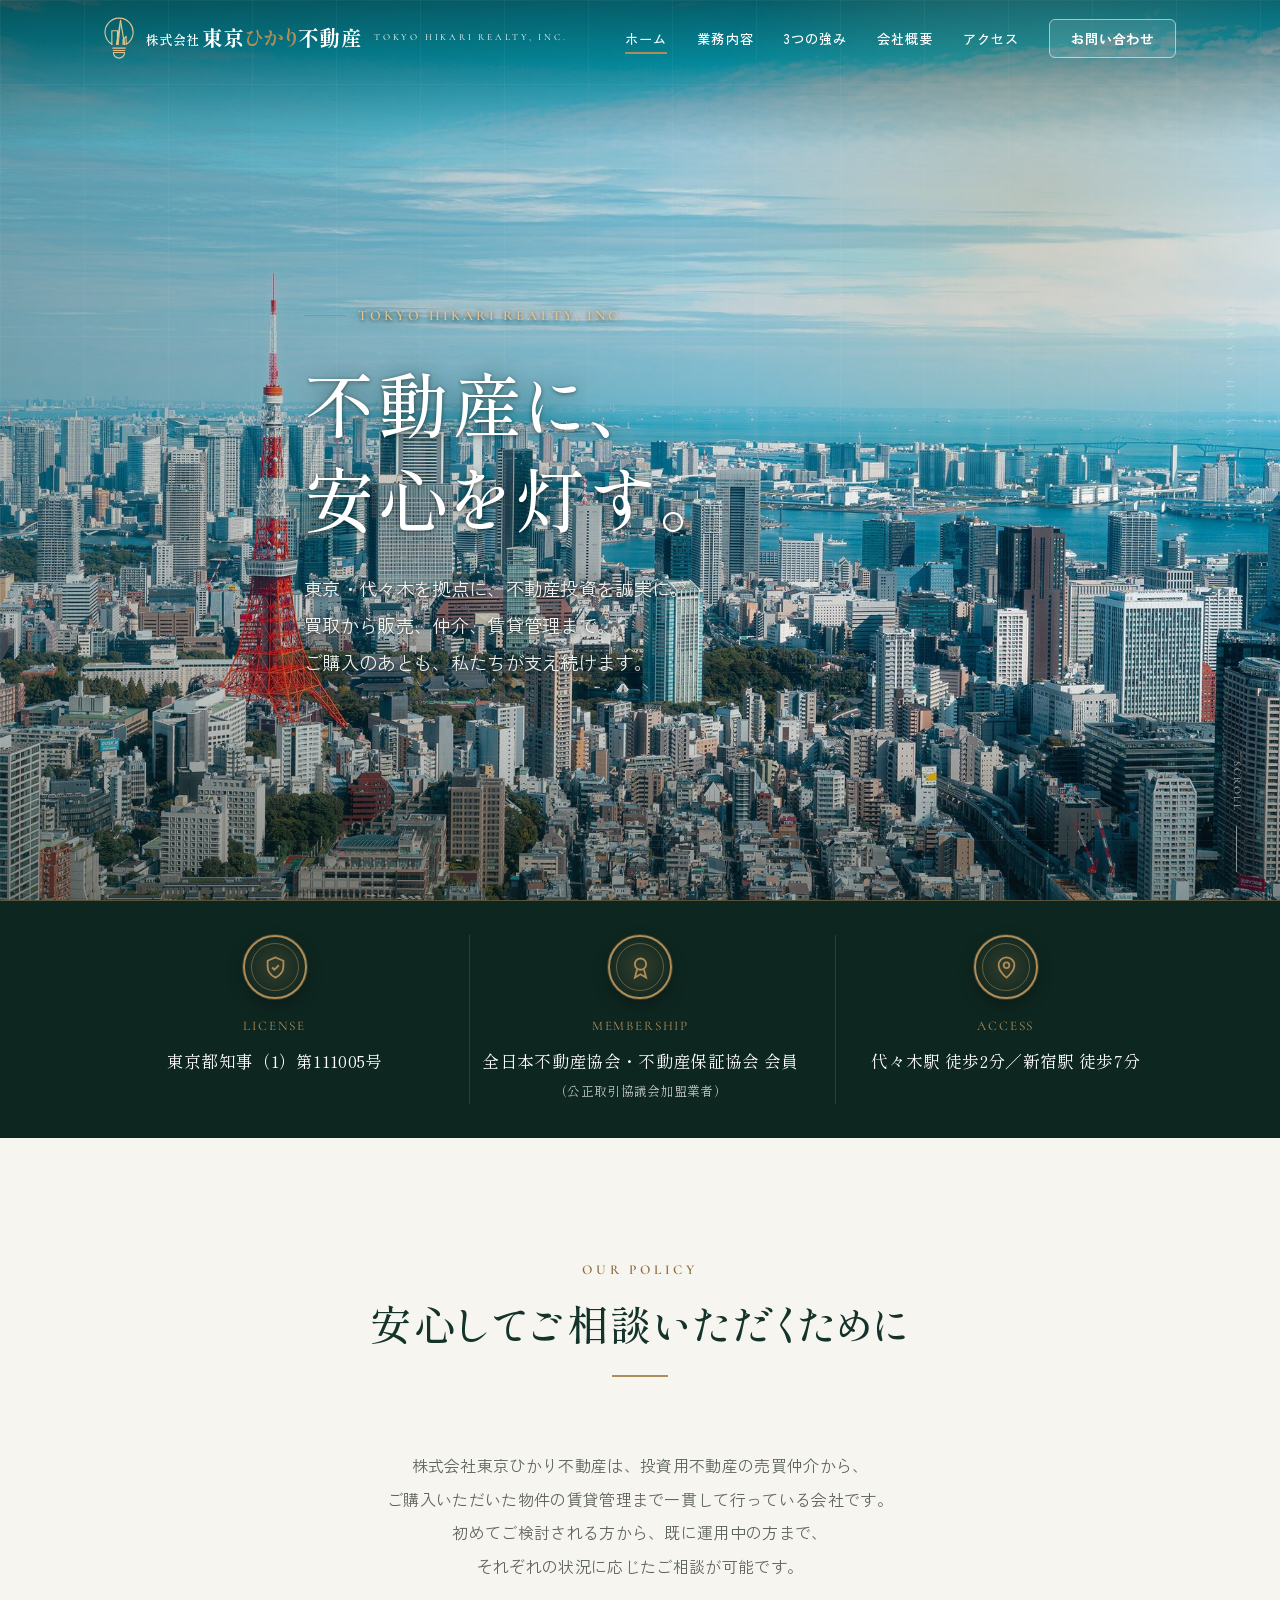
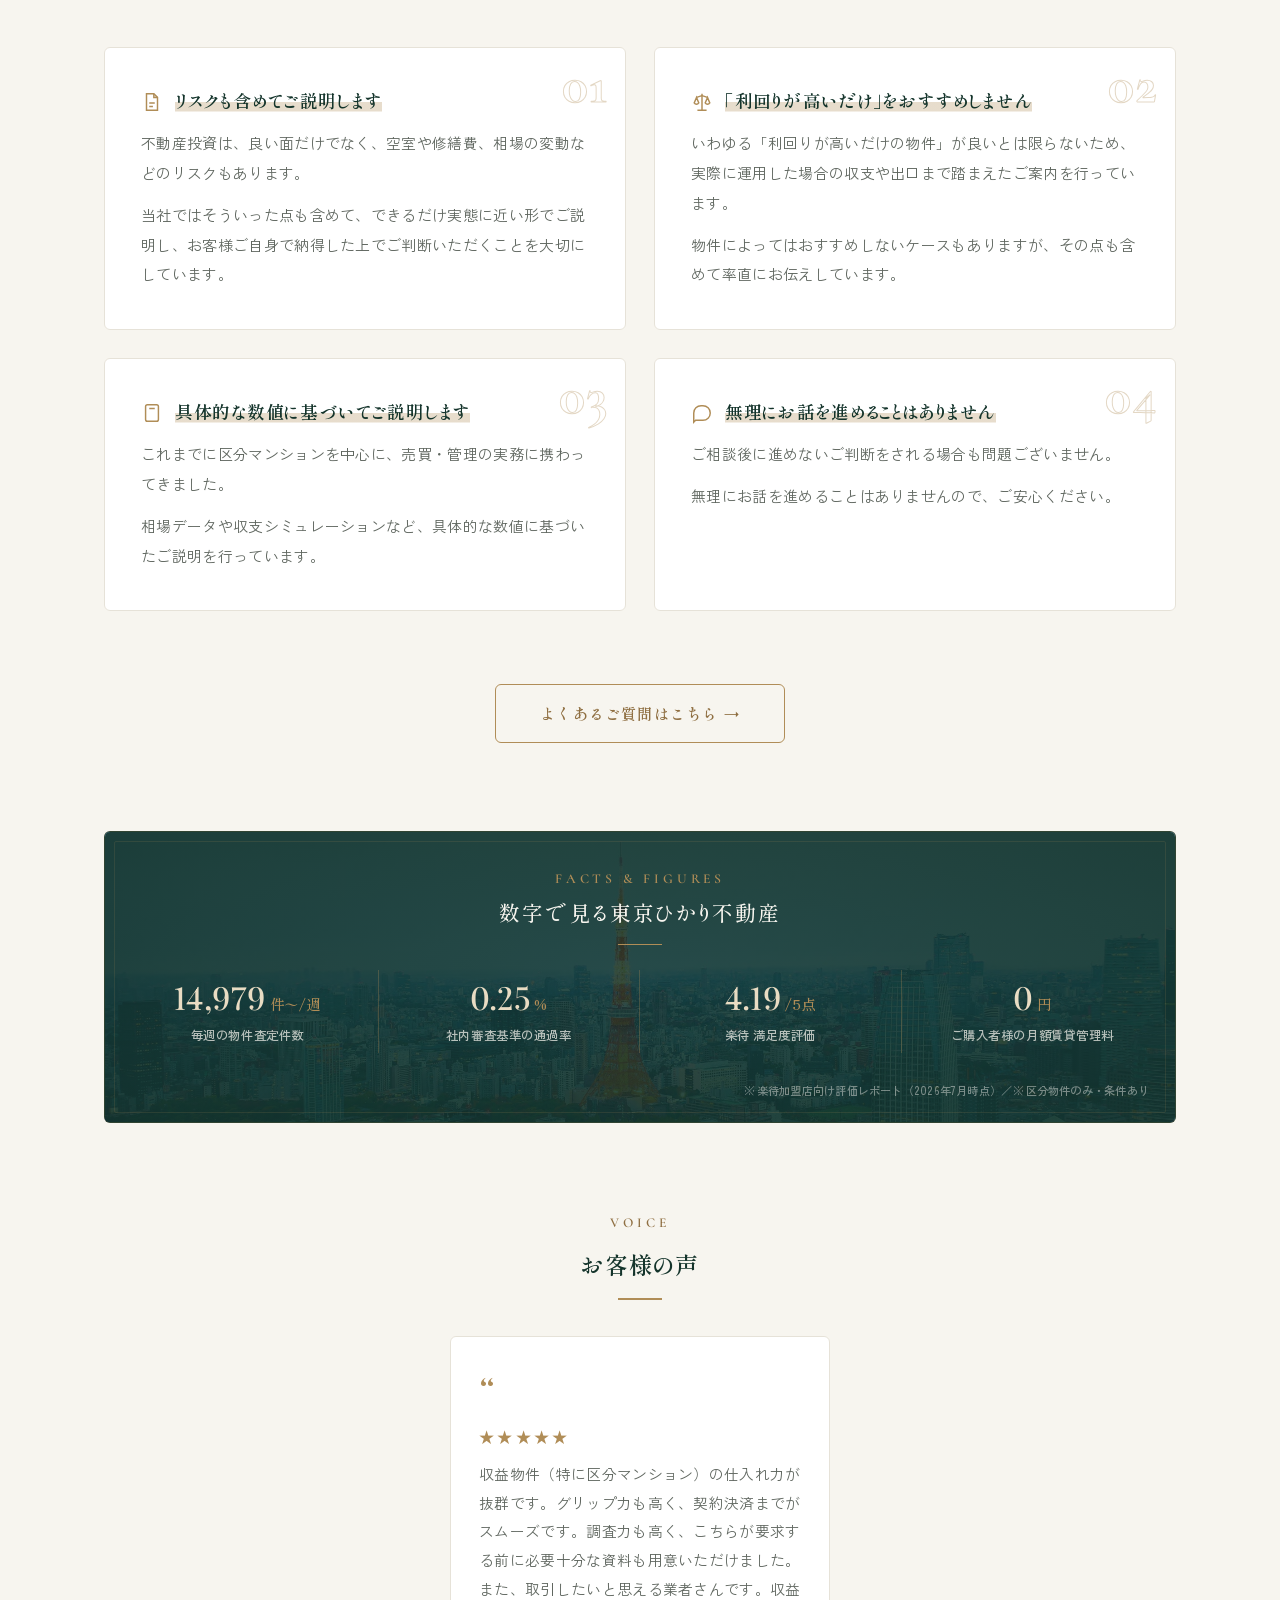
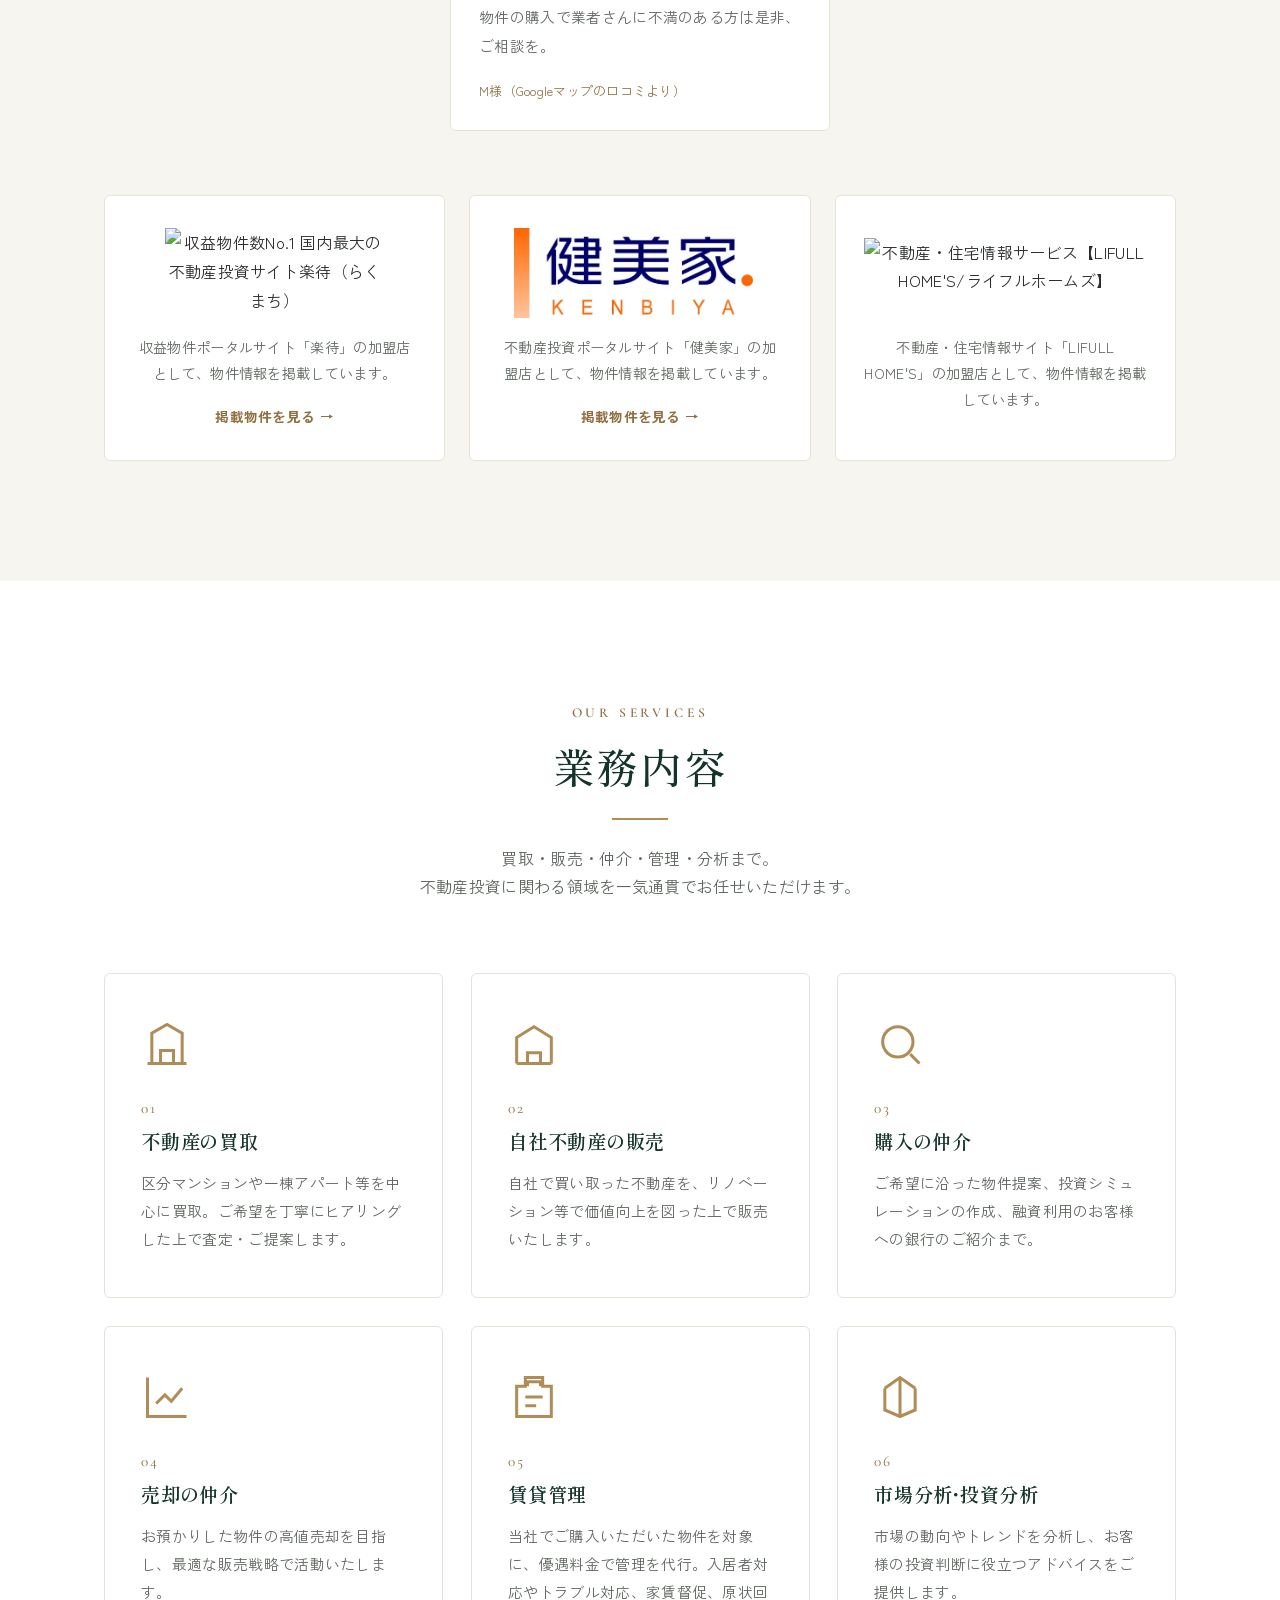
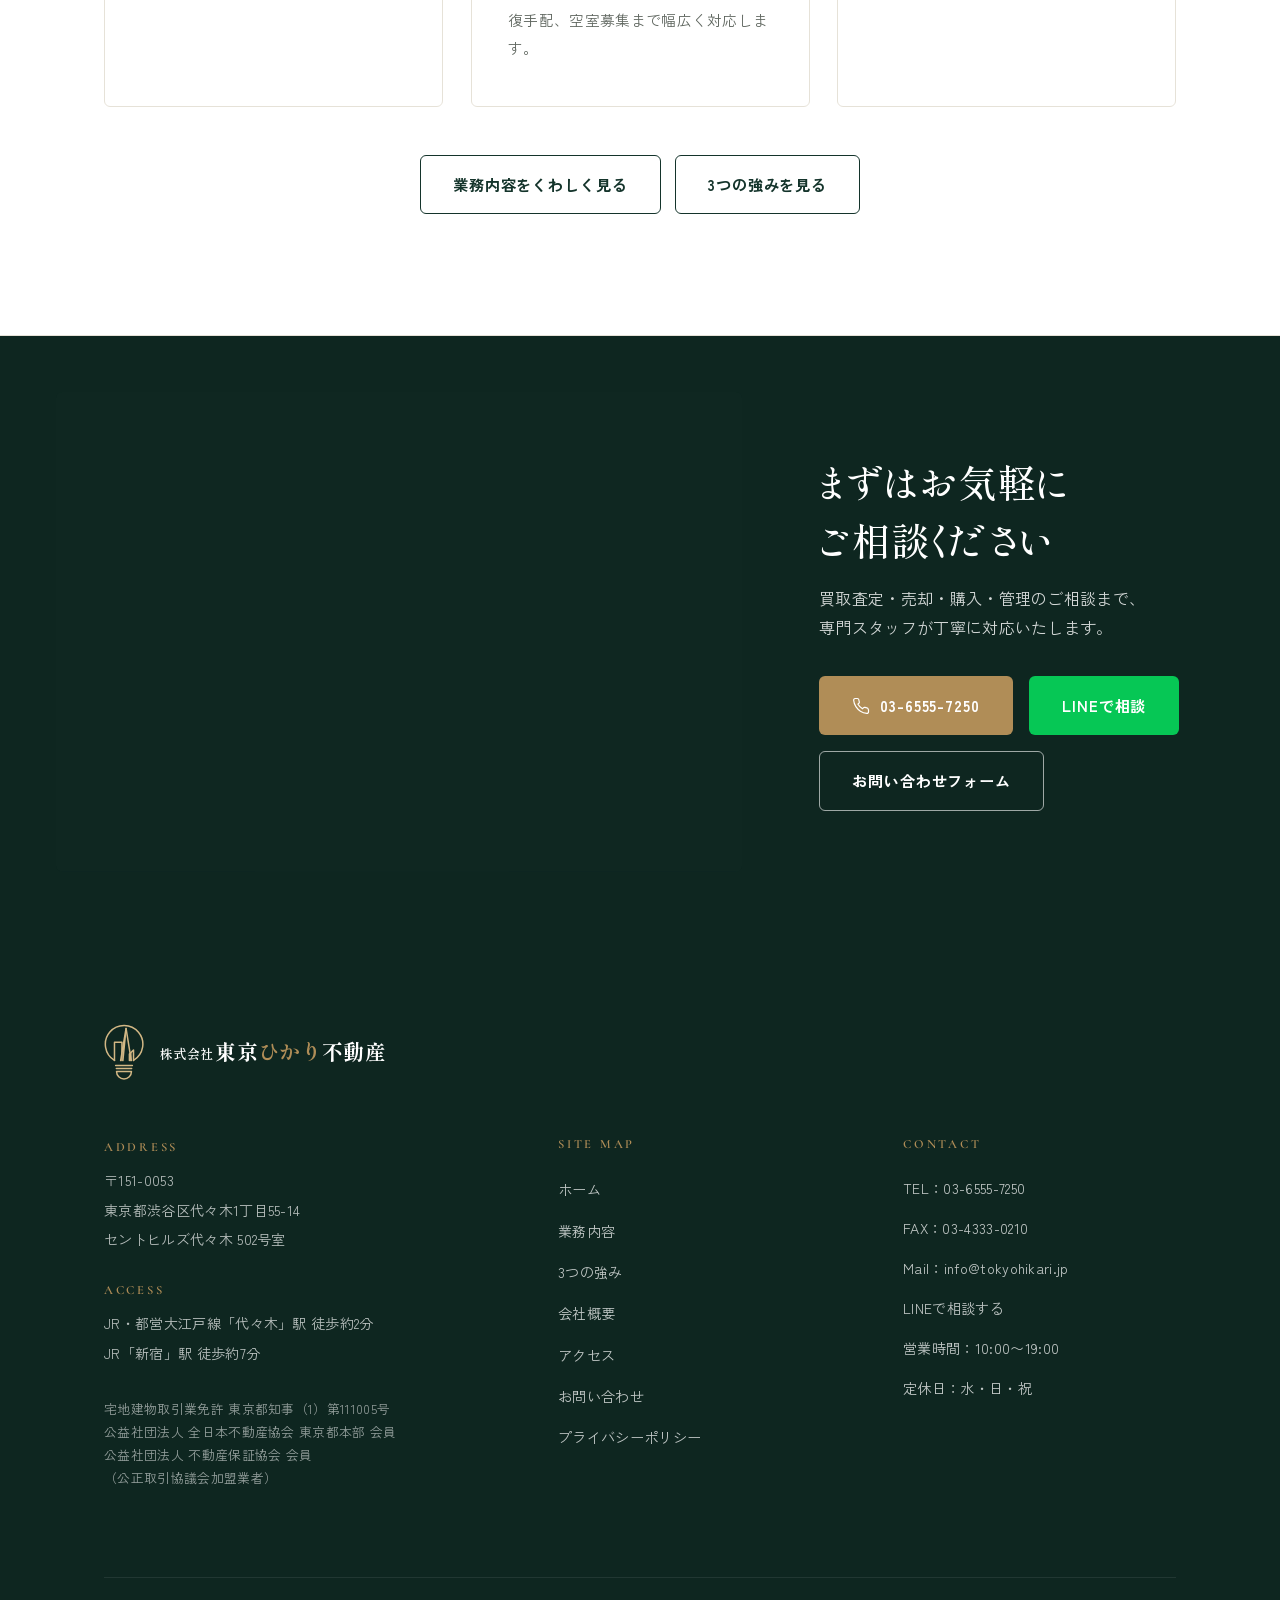
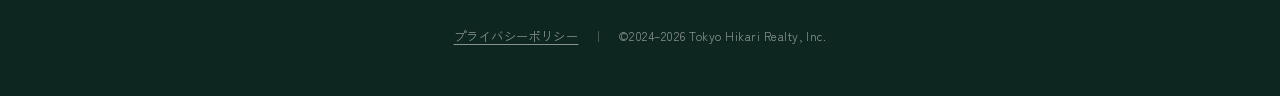
==== index.html @ 0dfae10a "CTAカーテン演出の発火位置を画面中央へ引き上げ - reveal-clipのトリガーを rootMargin -30% → -50% に変更。実測で演出は画面の   約69%（下寄り）で発火しており" ====
<!DOCTYPE html>
<html lang="ja">
<head>
  <meta charset="UTF-8" />
  <meta name="viewport" content="width=device-width, initial-scale=1.0" />
  <title>株式会社東京ひかり不動産｜不動産に安心を灯す</title>
  <meta name="description" content="株式会社東京ひかり不動産は、東京・代々木を拠点に不動産の買取・販売・仲介・賃貸管理をワンストップで手がける不動産投資のプロフェッショナルです。宅建業免許 東京都知事（1）第111005号。" />

  <!-- OGP -->
  <meta property="og:type" content="website" />
  <meta property="og:title" content="株式会社東京ひかり不動産｜不動産に安心を灯す" />
  <meta property="og:description" content="東京・代々木を拠点に、不動産の買取から管理までワンストップで支えます。" />
  <meta property="og:url" content="https://www.tokyohikari.jp/" />
  <meta property="og:image" content="https://www.tokyohikari.jp/images/ogp.jpg" />
  <meta property="og:site_name" content="株式会社東京ひかり不動産" />
  <meta name="twitter:card" content="summary_large_image" />

  <link rel="canonical" href="https://www.tokyohikari.jp/" />

  <!-- Fonts -->
  <link rel="preconnect" href="https://fonts.googleapis.com" />
  <link rel="preconnect" href="https://fonts.gstatic.com" crossorigin />
  <link href="https://fonts.googleapis.com/css2?family=Cormorant:wght@500;600&family=Playfair+Display:wght@500;600&family=Shippori+Mincho:wght@500;600;700&family=Zen+Kaku+Gothic+Antique:wght@400;500;700;900&display=swap" rel="stylesheet" />

  <link rel="stylesheet" href="css/style.css?v=20260803" />

  <!-- Favicon / App Icons -->
  <link rel="icon" href="favicon.svg" type="image/svg+xml" />
  <link rel="icon" href="favicon-32.png" type="image/png" sizes="32x32" />
  <link rel="apple-touch-icon" href="apple-touch-icon.png" />
  <link rel="icon" href="/favicon.ico" sizes="16x16 32x32 48x48" />
  <meta name="theme-color" content="#14342b" />

  <!-- JSON-LD -->
  <script type="application/ld+json">
  {
    "@context": "https://schema.org",
    "@type": "RealEstateAgent",
    "name": "株式会社東京ひかり不動産",
    "logo": "https://www.tokyohikari.jp/images/ogp.jpg",
    "image": "https://www.tokyohikari.jp/images/ogp.jpg",
    "url": "https://www.tokyohikari.jp/",
    "telephone": "+81-3-6555-7250",
    "faxNumber": "+81-3-4333-0210",
    "email": "info@tokyohikari.jp",
    "foundingDate": "2024-04-18",
    "address": {
      "@type": "PostalAddress",
      "postalCode": "151-0053",
      "addressRegion": "東京都",
      "addressLocality": "渋谷区",
      "streetAddress": "代々木1丁目55-14 セントヒルズ代々木 502号室",
      "addressCountry": "JP"
    },
    "openingHoursSpecification": {
      "@type": "OpeningHoursSpecification",
      "dayOfWeek": ["Monday", "Tuesday", "Thursday", "Friday", "Saturday"]
    }
  }
  </script>
</head>
<body>

  <!-- ============ HEADER ============ -->
  <header class="header header--overlay">
    <div class="container header__inner">
      <a href="index.html" class="brand" aria-label="株式会社東京ひかり不動産 ホーム">
        <img src="images/logo.svg" alt="" class="brand__logo brand__logo--dark" width="30" height="42" />
        <img src="images/logo-white.svg" alt="" class="brand__logo brand__logo--light" width="30" height="42" />
        <span class="brand__mark"><span class="brand__co">株式会社</span>東京<span class="lumine">ひかり</span>不動産</span>
        <span class="brand__en">Tokyo Hikari Realty, Inc.</span>
      </a>
      <button class="nav-toggle" aria-label="メニューを開く" aria-expanded="false" aria-controls="gnav">
        <span></span><span></span><span></span>
      </button>
      <nav class="gnav" id="gnav">
        <video class="gnav__video" data-src="images/menu-forum.mp4" muted loop playsinline preload="none" aria-hidden="true"></video>
        <div class="gnav__scrim" aria-hidden="true"></div>
        <span class="gnav__brand" aria-hidden="true"><span class="gnav__co">株式会社</span>東京<span class="lumine">ひかり</span>不動産</span>
        <ul class="gnav__list">
          <li><a href="index.html" class="gnav__link is-active">ホーム</a></li>
          <li><a href="services.html" class="gnav__link">業務内容</a></li>
          <li><a href="strengths.html" class="gnav__link">3つの強み</a></li>
          <li><a href="company.html" class="gnav__link">会社概要</a></li>
          <li><a href="access.html" class="gnav__link">アクセス</a></li>
          <li><a href="contact.html" class="gnav__cta">お問い合わせ</a></li>
        </ul>
      </nav>
    </div>
  </header>

  <main>
    <!-- ============ HERO ============ -->
    <section class="hero">
      <div class="hero__bg" role="img" aria-label="東京の街並み"></div>
      <video class="hero__video" data-src="images/hero-dusk.mp4?v=20260720"
             data-src-mobile="images/hero-dusk-mobile.mp4?v=20260720"
             muted loop playsinline preload="none" aria-hidden="true"></video>
      <div class="hero__overlay"></div>
      <div class="container hero__inner">
        <span class="hero__eyebrow">Tokyo Hikari Realty, Inc.</span>
        <h1 class="hero__title">不動産に、<br />安心を灯す。</h1>
        <p class="hero__lead">
          東京・代々木を拠点に、不動産投資を誠実に。<br />
          買取から販売、仲介、賃貸管理まで。<br />
          ご購入のあとも、私たちが支え続けます。
        </p>
      </div>
      <div class="hero__vertical" aria-hidden="true">TOKYO HIKARI REALTY, INC.</div>
      <div class="hero__scroll" aria-hidden="true">SCROLL</div>
    </section>

    <!-- ============ TRUST BAR ============ -->
    <section class="trust-bar">
      <div class="container">
        <div class="trust-bar__grid reveal reveal--flat">
          <div class="trust-item">
            <span class="trust-item__badge" aria-hidden="true">
              <svg viewBox="0 0 24 24" fill="none" stroke="currentColor" stroke-width="1.6"><path d="M12 3 5 6v5c0 4.5 3 8 7 10 4-2 7-5.5 7-10V6l-7-3z"/><path d="m9 12 2 2 4-4"/></svg>
            </span>
            <span class="trust-item__label">LICENSE</span>
            <span class="trust-item__value">東京都知事（1）第111005号</span>
          </div>
          <div class="trust-item">
            <span class="trust-item__badge" aria-hidden="true">
              <svg viewBox="0 0 24 24" fill="none" stroke="currentColor" stroke-width="1.6"><circle cx="12" cy="9" r="5"/><path d="M9 13.5 7 21l5-3 5 3-2-7.5"/></svg>
            </span>
            <span class="trust-item__label">MEMBERSHIP</span>
            <span class="trust-item__value">全日本不動産協会・不動産保証協会 会員<br /><small>（公正取引協議会加盟業者）</small></span>
          </div>
          <div class="trust-item">
            <span class="trust-item__badge" aria-hidden="true">
              <svg viewBox="0 0 24 24" fill="none" stroke="currentColor" stroke-width="1.6"><path d="M12 21s7-5.5 7-11a7 7 0 1 0-14 0c0 5.5 7 11 7 11z"/><circle cx="12" cy="10" r="2.5"/></svg>
            </span>
            <span class="trust-item__label">ACCESS</span>
            <span class="trust-item__value">代々木駅 徒歩2分／新宿駅 徒歩7分</span>
          </div>
        </div>
      </div>
    </section>

    <!-- ============ POLICY（安心してご相談いただくために） ============ -->
    <section class="section section--alt">
      <div class="container">
        <div class="section-head reveal">
          <span class="section-head__en">Our Policy</span>
          <h2 class="section-head__title">安心してご相談いただくために</h2>
        </div>

        <p class="policy-lead reveal">
          株式会社東京ひかり不動産は、投資用不動産の売買仲介から、<br class="pc-only" />
          ご購入いただいた物件の賃貸管理まで一貫して行っている会社です。<br />
          初めてご検討される方から、既に運用中の方まで、<br class="pc-only" />
          それぞれの状況に応じたご相談が可能です。
        </p>

        <div class="policy-grid">
          <div class="policy-item reveal">
            <span class="policy-item__num" aria-hidden="true">01</span>
            <h3 class="policy-item__title">
              <svg viewBox="0 0 24 24" fill="none" stroke="currentColor" stroke-width="1.6" aria-hidden="true"><path d="M14 3H6v18h12V7l-4-4z"/><path d="M14 3v4h4"/><path d="M9 13h6M9 17h4"/></svg>
              <span class="policy-item__marker">リスクも含めてご説明します</span>
            </h3>
            <p class="policy-item__text">
              不動産投資は、良い面だけでなく、空室や修繕費、相場の変動などのリスクもあります。
            </p>
            <p class="policy-item__text">
              当社ではそういった点も含めて、できるだけ実態に近い形でご説明し、お客様ご自身で納得した上でご判断いただくことを大切にしています。
            </p>
          </div>

          <div class="policy-item reveal">
            <span class="policy-item__num" aria-hidden="true">02</span>
            <h3 class="policy-item__title">
              <svg viewBox="0 0 24 24" fill="none" stroke="currentColor" stroke-width="1.6" aria-hidden="true"><path d="M12 3v18M7 21h10"/><path d="M12 5 6 7m6-2 6 2"/><path d="M6 7l-2.5 6a3 3 0 0 0 5 0L6 7z"/><path d="M18 7l-2.5 6a3 3 0 0 0 5 0L18 7z"/></svg>
              <span class="policy-item__marker">「利回りが高いだけ」をおすすめしません</span>
            </h3>
            <p class="policy-item__text">
              いわゆる「利回りが高いだけの物件」が良いとは限らないため、実際に運用した場合の収支や出口まで踏まえたご案内を行っています。
            </p>
            <p class="policy-item__text">
              物件によってはおすすめしないケースもありますが、その点も含めて率直にお伝えしています。
            </p>
          </div>

          <div class="policy-item reveal">
            <span class="policy-item__num" aria-hidden="true">03</span>
            <h3 class="policy-item__title">
              <svg viewBox="0 0 24 24" fill="none" stroke="currentColor" stroke-width="1.6" aria-hidden="true"><rect x="5" y="3" width="14" height="18" rx="2"/><path d="M9 7h6"/><path d="M9 12h.01M12 12h.01M15 12h.01M9 16h.01M12 16h.01M15 16h.01"/></svg>
              <span class="policy-item__marker">具体的な数値に基づいてご説明します</span>
            </h3>
            <p class="policy-item__text">
              これまでに区分マンションを中心に、売買・管理の実務に携わってきました。
            </p>
            <p class="policy-item__text">
              相場データや収支シミュレーションなど、具体的な数値に基づいたご説明を行っています。
            </p>
          </div>

          <div class="policy-item reveal">
            <span class="policy-item__num" aria-hidden="true">04</span>
            <h3 class="policy-item__title">
              <svg viewBox="0 0 24 24" fill="none" stroke="currentColor" stroke-width="1.6" aria-hidden="true"><path d="M21 12a8 8 0 0 1-8 8H5l-2 2V12a8 8 0 0 1 8-8h2a8 8 0 0 1 8 8z"/><path d="M8 12h.01M12 12h.01M16 12h.01"/></svg>
              <span class="policy-item__marker">無理にお話を進めることはありません</span>
            </h3>
            <p class="policy-item__text">
              ご相談後に進めないご判断をされる場合も問題ございません。
            </p>
            <p class="policy-item__text">
              無理にお話を進めることはありませんので、ご安心ください。
            </p>
          </div>
        </div>

        <p class="policy-faq-link reveal">
          <a href="contact.html#faq">よくあるご質問はこちら →</a>
        </p>

        <!-- ============ STATS BAND（数字で見る東京ひかり不動産） ============ -->
        <section class="stats-band" aria-labelledby="stats-title">
          <div class="stats-band__bg" aria-hidden="true"></div>
          <div class="stats-band__scrim" aria-hidden="true"></div>
          <header class="stats-band__head">
            <span class="stats-band__en">Facts &amp; Figures</span>
            <h3 class="stats-band__title" id="stats-title">数字で見る東京ひかり不動産</h3>
          </header>
          <div class="stats-band__grid">
            <div class="stats-item">
              <p class="stats-item__value"><span class="stats-item__num" data-value="15000" data-decimals="0">0</span><span class="stats-item__unit">件〜<span class="stats-item__unit-week">/週</span></span></p>
              <p class="stats-item__label">毎週の物件査定件数</p>
            </div>
            <div class="stats-item">
              <p class="stats-item__value"><span class="stats-item__num" data-value="0.25" data-decimals="2">0.00</span><span class="stats-item__unit">%</span></p>
              <p class="stats-item__label">社内審査基準の通過率</p>
            </div>
            <div class="stats-item">
              <p class="stats-item__value"><span class="stats-item__num" data-value="4.20" data-decimals="2">0.00</span><span class="stats-item__unit">/5点</span></p>
              <p class="stats-item__label">楽待 満足度評価</p>
            </div>
            <div class="stats-item">
              <p class="stats-item__value"><span class="stats-item__num" data-value="0" data-decimals="0" data-static>0</span><span class="stats-item__unit">円</span></p>
              <p class="stats-item__label">ご購入者様の月額賃貸管理料</p>
            </div>
          </div>
          <p class="stats-band__note">※楽待加盟店向け評価レポート（2026年7月時点）／※区分物件のみ・条件あり</p>
        </section>

        <!-- ============ VOICE（お客様の声） ============ -->
        <div class="voice">
          <span class="section-head__en" style="display:block; text-align:center;">Voice</span>
          <h3 class="visit__title">お客様の声</h3>
          <div class="voice-grid">
            <div class="voice-card reveal">
              <span class="voice-card__quote" aria-hidden="true">&ldquo;</span>
              <span class="voice-card__stars" aria-label="5点満点中5点">★★★★★</span>
              <p class="voice-card__text">
                収益物件（特に区分マンション）の仕入れ力が抜群です。グリップ力も高く、契約決済までがスムーズです。調査力も高く、こちらが要求する前に必要十分な資料も用意いただけました。また、取引したいと思える業者さんです。収益物件の購入で業者さんに不満のある方は是非、ご相談を。
              </p>
              <p class="voice-card__source">M様（Googleマップの口コミより）</p>
            </div>

            <!-- TODO: お客様の声が集まり次第、以下のコメントを外して2枚目・3枚目を追加してください。
                 ダミーの口コミは絶対に掲載しないこと（架空のお客様の声は信頼を損なうため）。
            <div class="voice-card reveal">
              <span class="voice-card__quote" aria-hidden="true">&ldquo;</span>
              <span class="voice-card__stars" aria-label="5点満点中5点">★★★★★</span>
              <p class="voice-card__text">
                ここに2枚目の口コミ本文を挿入
              </p>
              <p class="voice-card__source">イニシャル様（出典）</p>
            </div>
            <div class="voice-card reveal">
              <span class="voice-card__quote" aria-hidden="true">&ldquo;</span>
              <span class="voice-card__stars" aria-label="5点満点中5点">★★★★★</span>
              <p class="voice-card__text">
                ここに3枚目の口コミ本文を挿入
              </p>
              <p class="voice-card__source">イニシャル様（出典）</p>
            </div>
            -->
          </div>
        </div>

        <!-- ============ PORTAL BADGES（掲載ポータルサイト） ============ -->
        <div class="portal-grid reveal">
          <div class="portal-card">
            <a href="https://www.rakumachi.jp/syuuekibukken/dim2001/?realtor_id=16758" target="_blank" rel="noopener" class="portal-card__banner">
              <img src="https://www.rakumachi.jp/images/frontend/agreement/link/logo_rakumachi_m.gif" alt="収益物件数No.1 国内最大の不動産投資サイト楽待（らくまち）" width="220" height="90" loading="lazy" />
            </a>
            <p class="portal-card__text">収益物件ポータルサイト「楽待」の加盟店として、物件情報を掲載しています。</p>
            <a href="https://www.rakumachi.jp/syuuekibukken/dim2001/?realtor_id=16758" class="portal-card__link" target="_blank" rel="noopener">掲載物件を見る →</a>
          </div>
          <div class="portal-card">
            <a href="https://www.kenbiya.com/kaisha/tokyohikari/" target="_blank" rel="noopener" class="portal-card__banner">
              <img src="images/logo-kenbiya.png" alt="不動産投資と収益物件の情報サイト 健美家（けんびや）" width="575" height="205" loading="lazy" />
            </a>
            <p class="portal-card__text">不動産投資ポータルサイト「健美家」の加盟店として、物件情報を掲載しています。</p>
            <a href="https://www.kenbiya.com/kaisha/tokyohikari/" class="portal-card__link" target="_blank" rel="noopener">掲載物件を見る →</a>
          </div>
          <div class="portal-card">
            <span class="portal-card__banner">
              <img src="https://banner.homes.co.jp/link/homes_banner_240x60.png" alt="不動産・住宅情報サービス【LIFULL HOME'S/ライフルホームズ】" width="240" height="60" loading="lazy" />
            </span>
            <p class="portal-card__text">不動産・住宅情報サイト「LIFULL HOME'S」の加盟店として、物件情報を掲載しています。</p>
            <!-- TODO: 自社物件の一覧ページURLが分かったら、下に以下の形でリンクを追加してください。
                 <a href="（掲載一覧のURL）" class="portal-card__link" target="_blank" rel="noopener">掲載物件を見る →</a>
                 URLはLIFULL HOME'Sの加盟店専用管理画面、または担当営業への問い合わせで確認できます。 -->
          </div>
        </div>
      </div>
    </section>

    <!-- ============ SERVICES DIGEST ============ -->
    <section class="section">
      <div class="container">
        <div class="section-head reveal">
          <span class="section-head__en">Our Services</span>
          <h2 class="section-head__title">業務内容</h2>
          <p class="section-head__lead">
            買取・販売・仲介・管理・分析まで。<br />
            不動産投資に関わる領域を一気通貫でお任せいただけます。
          </p>
        </div>

        <div class="card-grid">
          <article class="service-card reveal">
            <div class="service-card__icon" aria-hidden="true">
              <svg viewBox="0 0 24 24" fill="none" stroke="currentColor" stroke-width="1.4"><path d="M3 21h18M5 21V7l7-4 7 4v14M9 21v-6h6v6"/></svg>
            </div>
            <span class="service-card__num">01</span>
            <h3 class="service-card__title">不動産の買取</h3>
            <p class="service-card__text">区分マンションや一棟アパート等を中心に買取。ご希望を丁寧にヒアリングした上で査定・ご提案します。</p>
          </article>

          <article class="service-card reveal">
            <div class="service-card__icon" aria-hidden="true">
              <svg viewBox="0 0 24 24" fill="none" stroke="currentColor" stroke-width="1.4"><path d="M4 21V9l8-5 8 5v12M4 21h16M9 21v-5h6v5M8 12h.01M12 12h.01M16 12h.01"/></svg>
            </div>
            <span class="service-card__num">02</span>
            <h3 class="service-card__title">自社不動産の販売</h3>
            <p class="service-card__text">自社で買い取った不動産を、リノベーション等で価値向上を図った上で販売いたします。</p>
          </article>

          <article class="service-card reveal">
            <div class="service-card__icon" aria-hidden="true">
              <svg viewBox="0 0 24 24" fill="none" stroke="currentColor" stroke-width="1.4"><circle cx="11" cy="11" r="7"/><path d="m21 21-4.3-4.3"/></svg>
            </div>
            <span class="service-card__num">03</span>
            <h3 class="service-card__title">購入の仲介</h3>
            <p class="service-card__text">ご希望に沿った物件提案、投資シミュレーションの作成、融資利用のお客様への銀行のご紹介まで。</p>
          </article>

          <article class="service-card reveal">
            <div class="service-card__icon" aria-hidden="true">
              <svg viewBox="0 0 24 24" fill="none" stroke="currentColor" stroke-width="1.4"><path d="M3 3v18h18M7 15l4-4 3 3 5-6"/></svg>
            </div>
            <span class="service-card__num">04</span>
            <h3 class="service-card__title">売却の仲介</h3>
            <p class="service-card__text">お預かりした物件の高値売却を目指し、最適な販売戦略で活動いたします。</p>
          </article>

          <article class="service-card reveal">
            <div class="service-card__icon" aria-hidden="true">
              <svg viewBox="0 0 24 24" fill="none" stroke="currentColor" stroke-width="1.4"><path d="M20 7h-4V3H8v4H4v14h16zM9 7V5h6v2M8 12h8M8 16h5"/></svg>
            </div>
            <span class="service-card__num">05</span>
            <h3 class="service-card__title">賃貸管理</h3>
            <p class="service-card__text">当社でご購入いただいた物件を対象に、優遇料金で管理を代行。入居者対応やトラブル対応、家賃督促、原状回復手配、空室募集まで幅広く対応します。</p>
          </article>

          <article class="service-card reveal">
            <div class="service-card__icon" aria-hidden="true">
              <svg viewBox="0 0 24 24" fill="none" stroke="currentColor" stroke-width="1.4"><path d="M12 3v18M5 8l7-5 7 5M5 8v10l7 3 7-3V8"/></svg>
            </div>
            <span class="service-card__num">06</span>
            <h3 class="service-card__title">市場分析・投資分析</h3>
            <p class="service-card__text">市場の動向やトレンドを分析し、お客様の投資判断に役立つアドバイスをご提供します。</p>
          </article>
        </div>

        <div class="reveal" style="margin-top: 48px; display: flex; justify-content: center; gap: 14px; flex-wrap: wrap;">
          <a href="services.html" class="btn btn--ghost">業務内容をくわしく見る</a>
          <a href="strengths.html" class="btn btn--ghost">3つの強みを見る</a>
        </div>
      </div>
    </section>

    <!-- ============ CTA ============ -->
    <section class="cta-band cta-band--split">
      <div class="cta-band__media reveal-clip">
        <!-- 昼の東京タワー・青空と流れる雲。画面に近づいたらJSで読み込み開始 -->
        <video class="cta-band__video" data-src="images/cta-tower-day.mp4" muted loop playsinline preload="none" aria-hidden="true"></video>
      </div>
      <div class="cta-band__body">
        <h2 class="cta-band__title reveal">まずはお気軽に<br />ご相談ください</h2>
        <p class="cta-band__lead reveal">
          買取査定・売却・購入・管理のご相談まで、<br class="pc-only" />
          専門スタッフが丁寧に対応いたします。
        </p>
        <div class="cta-band__actions reveal">
          <a href="tel:0365557250" class="btn btn--gold">
            <svg width="18" height="18" viewBox="0 0 24 24" fill="none" stroke="currentColor" stroke-width="1.6" aria-hidden="true"><path d="M22 16.9v3a2 2 0 0 1-2.2 2 19.8 19.8 0 0 1-8.6-3 19.5 19.5 0 0 1-6-6 19.8 19.8 0 0 1-3-8.6A2 2 0 0 1 4.1 2h3a2 2 0 0 1 2 1.7c.1.9.3 1.8.6 2.6a2 2 0 0 1-.5 2.1L8 9.6a16 16 0 0 0 6 6l1.2-1.2a2 2 0 0 1 2.1-.5c.8.3 1.7.5 2.6.6a2 2 0 0 1 1.7 2z"/></svg>
            03-6555-7250
          </a>
          <a href="https://lin.ee/lHbVSyY" class="btn btn--line" target="_blank" rel="noopener">LINEで相談</a>
          <a href="contact.html" class="btn btn--outline">お問い合わせフォーム</a>
        </div>
      </div>
    </section>
  </main>

  <!-- ============ FOOTER ============ -->
  <footer class="footer">
    <div class="container">
      <div class="footer__brand">
        <img src="images/logo-white.svg" alt="" class="footer__logo" width="40" height="56" loading="lazy" />
        <div class="footer__brand-mark"><span class="footer__co">株式会社</span>東京<span class="lumine">ひかり</span>不動産</div>
      </div>
      <div class="footer__top">
        <div>
          <span class="footer__label">Address</span>
          <p class="footer__addr">
            〒151-0053<br />
            東京都渋谷区代々木1丁目55-14<br />
            セントヒルズ代々木 502号室
          </p>
          <span class="footer__label">Access</span>
          <p class="footer__addr">
            JR・都営大江戸線「代々木」駅 徒歩約2分<br />
            JR「新宿」駅 徒歩約7分
          </p>
          <p class="footer__license">
            宅地建物取引業免許 東京都知事（1）第111005号<br />
            公益社団法人 全日本不動産協会 東京都本部 会員<br />
            公益社団法人 不動産保証協会 会員<br />（公正取引協議会加盟業者）
          </p>
        </div>
        <div>
          <h3 class="footer__col-title">Site Map</h3>
          <ul class="footer__nav">
            <li><a href="index.html">ホーム</a></li>
            <li><a href="services.html">業務内容</a></li>
            <li><a href="strengths.html">3つの強み</a></li>
            <li><a href="company.html">会社概要</a></li>
            <li><a href="access.html">アクセス</a></li>
            <li><a href="contact.html">お問い合わせ</a></li>
            <li><a href="privacy.html">プライバシーポリシー</a></li>
          </ul>
        </div>
        <div>
          <h3 class="footer__col-title">Contact</h3>
          <ul class="footer__contact">
            <li>TEL：<a href="tel:0365557250">03-6555-7250</a></li>
            <li>FAX：03-4333-0210</li>
            <li>Mail：<a href="mailto:info@tokyohikari.jp">info@tokyohikari.jp</a></li>
            <li><a href="https://lin.ee/lHbVSyY" target="_blank" rel="noopener">LINEで相談する</a></li>
            <li>営業時間：10:00〜19:00</li>
            <li>定休日：水・日・祝</li>
          </ul>
        </div>
      </div>
      <div class="footer__bottom">
        <a href="privacy.html">プライバシーポリシー</a>
        <span aria-hidden="true">｜</span>
        &copy;2024&ndash;2026 Tokyo Hikari Realty, Inc.
      </div>
    </div>
  </footer>

  <script src="js/main.js?v=20260732"></script>
</body>
</html>
---- css/style.css ----
/* =========================================================
   株式会社東京ひかり不動産 コーポレートサイト
   style.css
   ========================================================= */

/* ---------- Design Tokens ---------- */
:root {
  --color-base: #ffffff;
  --color-base-alt: #f7f5ef;
  --color-primary: #14342b;
  --color-primary-dark: #0e2620;
  --color-accent: #b08d57;
  --color-accent-dark: #8f6f42;
  --color-text: #2a2f2b;
  --color-text-muted: #5f665f;
  --color-border: #e6e2d8;

  --font-serif: "Shippori Mincho", "Noto Serif JP", serif;
  /* TRIAL: Zen Kaku Gothic Antique を試験適用中。元に戻す場合は下のコメント行と入れ替え */
  --font-sans: "Zen Kaku Gothic Antique", "Noto Sans JP", sans-serif;
  /* --font-sans: "IBM Plex Sans JP", "Noto Sans JP", sans-serif; */
  --font-latin: "Cormorant", "Shippori Mincho", serif;
  --font-num: "Playfair Display", "Cormorant", serif;

  --radius: 6px;
  --shadow-sm: 0 1px 3px rgba(20, 52, 43, 0.07), 0 1px 2px rgba(20, 52, 43, 0.05);
  --shadow-md: 0 6px 20px rgba(20, 52, 43, 0.10);

  --container: 1120px;
  --header-h: 76px;

  --ease: cubic-bezier(0.22, 0.61, 0.36, 1);
}

/* ---------- Reset ---------- */
*,
*::before,
*::after {
  box-sizing: border-box;
}

html {
  scroll-behavior: smooth;
  -webkit-text-size-adjust: 100%;
  scroll-padding-top: calc(var(--header-h) + 16px);
}

::selection {
  background: rgba(176, 141, 87, 0.9); /* 真鍮 */
  color: #fff;
}

:focus-visible {
  outline: 2px solid var(--color-accent);
  outline-offset: 2px;
}

html {
  /* body の overflow-x だけではスマホの横スワイプ（右端の白い余白）を止められないため、
     ルート要素側でも横方向のオーバーフローを遮断する */
  overflow-x: hidden;
}

body {
  margin: 0;
  font-family: var(--font-sans);
  font-size: 16px;
  line-height: 1.8;
  letter-spacing: 0.02em;
  color: var(--color-text);
  background: var(--color-base);
  font-weight: 400;
  overflow-x: hidden;
}

img {
  max-width: 100%;
  height: auto;
  display: block;
}

a {
  color: inherit;
  text-decoration: none;
  transition: color 0.2s var(--ease);
}

h1, h2, h3, h4 {
  font-family: var(--font-serif);
  font-weight: 600;
  line-height: 1.4;
  letter-spacing: 0.04em;
  color: var(--color-primary);
  margin: 0;
  font-feature-settings: "palt";
}

p {
  margin: 0;
}

ul {
  margin: 0;
  padding: 0;
  list-style: none;
}

/* ---------- Layout Helpers ---------- */
.container {
  width: 100%;
  max-width: var(--container);
  margin: 0 auto;
  padding: 0 24px;
}

.section {
  padding: 120px 0;
}

.section--alt {
  background: var(--color-base-alt);
}

.section-head {
  text-align: center;
  margin-bottom: 72px;
}

.section-head__en {
  display: block;
  font-family: var(--font-latin);
  font-size: 0.85rem;
  letter-spacing: 0.28em;
  text-transform: uppercase;
  color: var(--color-accent-dark);
  font-weight: 600;
  margin-bottom: 12px;
}

.section-head__title {
  font-weight: 500;
  font-size: clamp(1.8rem, 3.8vw, 2.6rem);
}

.section-head__title::after {
  content: "";
  display: block;
  width: 56px;
  height: 2px;
  background: var(--color-accent);
  margin: 22px auto 0;
}

/* 見出し金線: .section-head.reveal が is-visible になったら中央から左右へ伸びる */
.section-head.reveal .section-head__title::after {
  transform: scaleX(0);
  transform-origin: center;
  transition: transform 0.55s var(--ease) 0.45s;
}

.section-head.reveal.is-visible .section-head__title::after {
  transform: scaleX(1);
}

.section-head__lead {
  margin-top: 24px;
  color: var(--color-text-muted);
  font-size: 1rem;
  max-width: 680px;
  margin-left: auto;
  margin-right: auto;
}

/* ---------- Buttons ---------- */
.btn {
  position: relative;
  overflow: hidden;
  display: inline-flex;
  align-items: center;
  justify-content: center;
  gap: 10px;
  padding: 15px 32px;
  font-family: var(--font-sans);
  font-size: 0.95rem;
  font-weight: 600;
  letter-spacing: 0.06em;
  border-radius: var(--radius);
  border: 1.5px solid transparent;
  cursor: pointer;
  transition: all 0.25s var(--ease);
}

/* ホバーで光が流れる */
.btn::after {
  content: "";
  position: absolute;
  top: 0;
  left: -70%;
  width: 45%;
  height: 100%;
  background: linear-gradient(90deg, transparent, rgba(255, 255, 255, 0.35), transparent);
  transform: skewX(-20deg);
  transition: left 0.55s var(--ease);
  pointer-events: none;
}

.btn:hover::after {
  left: 125%;
}

.btn--gold {
  background: var(--color-accent);
  color: #fff;
}

.btn--gold:hover {
  background: var(--color-accent-dark);
  transform: translateY(-2px);
}

.btn--outline {
  background: transparent;
  border-color: rgba(255, 255, 255, 0.6);
  color: #fff;
}

.btn--outline:hover {
  background: rgba(255, 255, 255, 0.12);
}

.btn--navy {
  background: var(--color-primary);
  color: #fff;
}

.btn--navy:hover {
  background: var(--color-primary-dark);
  transform: translateY(-2px);
}

.btn--line {
  background: #06c755;
  color: #fff;
}

.btn--line:hover {
  background: #05b34c;
  transform: translateY(-2px);
}

/* 明るい背景用の輪郭ボタン */
.btn--ghost {
  background: transparent;
  border-color: var(--color-primary);
  color: var(--color-primary);
}

.btn--ghost:hover {
  background: var(--color-primary);
  color: #fff;
  transform: translateY(-2px);
}

/* ---------- Header ---------- */
.header {
  position: fixed;
  top: 0;
  left: 0;
  width: 100%;
  height: var(--header-h);
  background: rgba(255, 255, 255, 0.92);
  backdrop-filter: saturate(180%) blur(12px);
  border-bottom: 1px solid rgba(176, 141, 87, 0.35);
  z-index: 1000;
  transition: box-shadow 0.3s var(--ease), background 0.3s var(--ease), border-color 0.3s var(--ease);
}

.header.is-scrolled {
  box-shadow: var(--shadow-sm);
}

/* ---- 透過ヘッダー（トップページ・スクロール前のみ） ---- */
.header--overlay:not(.is-scrolled) {
  background: transparent;
  border-bottom-color: transparent;
  backdrop-filter: none;
}

.header--overlay:not(.is-scrolled) .brand__logo--dark { display: none; }
.header--overlay:not(.is-scrolled) .brand__logo--light { display: block; }

.header--overlay:not(.is-scrolled) .brand__mark,
.header--overlay:not(.is-scrolled) .brand__co,
.header--overlay:not(.is-scrolled) .brand__en,
.header--overlay:not(.is-scrolled) .gnav__link {
  color: #fff;
}

.header--overlay:not(.is-scrolled) .brand__mark .lumine {
  color: var(--color-accent);
}

.header--overlay:not(.is-scrolled) .nav-toggle span {
  background: #fff;
}

/* 透過ヘッダー時はCTAボタンもガラス風にしてヒーロー動画になじませる */
@media (min-width: 1001px) {
  .header--overlay:not(.is-scrolled) .gnav__cta {
    background: rgba(255, 255, 255, 0.10);
    border-color: rgba(255, 255, 255, 0.55);
    backdrop-filter: blur(6px);
    color: #fff !important;
  }

  .header--overlay:not(.is-scrolled) .gnav__cta:hover {
    background: rgba(255, 255, 255, 0.22);
    border-color: rgba(255, 255, 255, 0.85);
  }
}

.header__inner {
  height: 100%;
  display: flex;
  align-items: center;
  justify-content: space-between;
}

.brand {
  display: flex;
  align-items: center;
  gap: 12px;
  line-height: 1;
}

.brand__logo {
  flex: none;
  width: 30px;
  height: 42px;
}

.brand__logo--light {
  display: none;
}

.brand__mark {
  font-family: var(--font-serif);
  font-size: 1.3rem;
  font-weight: 700;
  color: var(--color-primary);
  letter-spacing: 0.02em;
  font-feature-settings: "palt";
  white-space: nowrap;
}

.brand__co {
  font-size: 0.62em;
  font-weight: 600;
  margin-right: 2px;
  vertical-align: 0.12em;
}

.brand__mark .lumine {
  color: var(--color-accent);
}

.brand__en {
  font-family: var(--font-latin);
  font-size: 0.58rem;
  letter-spacing: 0.3em;
  color: var(--color-text-muted);
  text-transform: uppercase;
  white-space: nowrap;
}

.gnav__list {
  display: flex;
  align-items: center;
  gap: 30px;
}

.gnav__link {
  font-size: 0.82rem;
  font-weight: 500;
  letter-spacing: 0.08em;
  color: var(--color-text);
  position: relative;
  padding: 6px 0;
  white-space: nowrap;
}

.gnav__link::after {
  content: "";
  position: absolute;
  left: 0;
  bottom: 0;
  width: 0;
  height: 2px;
  background: var(--color-accent);
  transition: width 0.25s var(--ease);
}

.gnav__link:hover,
.gnav__link.is-active {
  color: var(--color-primary);
}

.gnav__link:hover::after,
.gnav__link.is-active::after {
  width: 100%;
}

.gnav__cta {
  padding: 9px 21px; /* 枠線1px分を差し引いて高さを維持 */
  background: transparent;
  color: var(--color-accent) !important;
  border: 1px solid var(--color-accent);
  border-radius: var(--radius);
  font-size: 0.82rem;
  font-weight: 600;
  letter-spacing: 0.06em;
  transition: background 0.3s var(--ease), border-color 0.3s var(--ease), color 0.3s var(--ease);
}

.gnav__cta::after {
  display: none;
}

.gnav__cta:hover {
  background: var(--color-accent);
  color: #fff !important;
}

/* メニュー背景動画・スクリム・会社名はモバイル全画面メニュー専用 */
.gnav__video,
.gnav__scrim,
.gnav__brand {
  display: none;
}

/* Hamburger */
.nav-toggle {
  display: none;
  width: 44px;
  height: 44px;
  border: none;
  background: transparent;
  cursor: pointer;
  padding: 0;
  position: relative;
}

.nav-toggle span {
  position: absolute;
  left: 10px;
  width: 24px;
  height: 2px;
  background: var(--color-primary);
  transition: transform 0.3s var(--ease), opacity 0.3s var(--ease);
}

.nav-toggle span:nth-child(1) { top: 15px; }
.nav-toggle span:nth-child(2) { top: 21px; }
.nav-toggle span:nth-child(3) { top: 27px; }

.nav-toggle.is-open span:nth-child(1) { transform: translateY(6px) rotate(45deg); }
.nav-toggle.is-open span:nth-child(2) { opacity: 0; }
.nav-toggle.is-open span:nth-child(3) { transform: translateY(-6px) rotate(-45deg); }

/* メニュー展開中（深緑の全画面ナビ）はXアイコンを常に白に */
.nav-toggle.is-open span {
  background: #fff;
}

/* ---------- Hero ---------- */
.hero {
  position: relative;
  min-height: 100vh;
  min-height: 100dvh; /* 常に現在の可視領域の高さに追従（アドレスバー表示/収納どちらでも隙間が出ない） */
  display: flex;
  align-items: center;
  color: #fff;
  overflow: hidden;
}

.hero__bg {
  position: absolute;
  inset: 0;
  background-color: #0c211b;
  background-size: cover;
  background-position: center 42%;
  transform: scale(1.05);
}

/* 動画レイヤー（デスクトップ）。.hero__bg は動画読込失敗時・モバイル・reduced-motion時のフォールバック */
.hero__video {
  position: absolute;
  inset: 0;
  width: 100%;
  height: 100%;
  object-fit: cover;
  object-position: center 25%;
}

/* 動画は再生開始までフォールバック静止画を見せ、再生開始でクロスフェード */
.hero__video,
.cta-band__video,
.media-band__video {
  opacity: 0;
  transition: opacity 1.2s var(--ease);
}

.hero__video.is-playing,
.cta-band__video.is-playing,
.media-band__video.is-playing {
  opacity: 1;
}

/* 明るい昼景色用のオーバーレイ：
   ・左は濃く（白文字の可読性）
   ・右は薄く（街並み・湾岸を見せる）
   ・下は暗く沈める（奥行き＋下のバーへ自然に繋ぐ） */
.hero__overlay {
  position: absolute;
  inset: 0;
  background:
    linear-gradient(180deg, rgba(9, 26, 21, 0.55) 0%, rgba(9, 26, 21, 0.0) 16%),
    linear-gradient(
      180deg,
      rgba(9, 26, 21, 0.02) 0%,
      rgba(9, 26, 21, 0.00) 50%,
      rgba(9, 26, 21, 0.03) 74%,
      rgba(9, 26, 21, 0.38) 100%
    ),
    linear-gradient(
      100deg,
      rgba(9, 26, 21, 0.28) 0%,
      rgba(12, 33, 27, 0.10) 46%,
      rgba(15, 42, 34, 0.00) 74%,
      rgba(15, 42, 34, 0.00) 100%
    );
}

/* うっすらとしたグリッド線 — 図面・都市の几帳面さを想起させる */
.hero::before {
  content: "";
  position: absolute;
  inset: 0;
  z-index: 1;
  background-image:
    linear-gradient(rgba(255, 255, 255, 0.045) 1px, transparent 1px),
    linear-gradient(90deg, rgba(255, 255, 255, 0.045) 1px, transparent 1px);
  background-size: 84px 84px;
  pointer-events: none;
}

/* 「ひかり」のグロー */
.hero::after {
  content: "";
  position: absolute;
  right: -12%;
  top: -22%;
  width: 62vw;
  height: 62vw;
  z-index: 1;
  background: radial-gradient(circle, rgba(176, 141, 87, 0.30) 0%, transparent 62%);
  pointer-events: none;
}

.hero__inner {
  position: relative;
  z-index: 2;
  padding-top: var(--header-h);
  max-width: 720px;
}

.hero__eyebrow {
  display: inline-flex;
  align-items: center;
  gap: 12px;
  font-family: var(--font-latin);
  font-size: 0.88rem;
  letter-spacing: 0.22em;
  text-transform: uppercase;
  color: #e3c48e;
  font-weight: 600;
  margin-bottom: 26px;
  text-shadow: 0 1px 4px rgba(9, 26, 21, 0.75), 0 1px 14px rgba(9, 26, 21, 0.6);
}

.hero__eyebrow::before {
  content: "";
  width: 42px;
  height: 1px;
  background: var(--color-accent);
}

.hero__title {
  color: #fff;
  font-weight: 500;
  font-size: clamp(2.6rem, 6.5vw, 4.4rem);
  line-height: 1.35;
  letter-spacing: 0.06em;
  margin-bottom: 26px;
  text-shadow: 0 2px 24px rgba(9, 26, 21, 0.6), 0 1px 4px rgba(9, 26, 21, 0.5);
}

.hero__lead {
  font-size: clamp(1rem, 2vw, 1.15rem);
  line-height: 2;
  color: rgba(255, 255, 255, 0.92);
  margin-bottom: 0;
  max-width: 560px;
  text-shadow: 0 1px 4px rgba(9, 26, 21, 0.7), 0 1px 18px rgba(9, 26, 21, 0.65);
}

/* 読み込み時に順に立ち上がる */
@keyframes heroRise {
  from { opacity: 0; transform: translateY(30px); }
  to   { opacity: 1; transform: none; }
}

.hero__eyebrow { animation: heroRise 1.4s var(--ease) 0.2s both; }
.hero__title   { animation: heroRise 1.4s var(--ease) 0.45s both; }
.hero__lead    { animation: heroRise 1.4s var(--ease) 0.7s both; }

/* 右端の縦書き英字 */
.hero__vertical {
  position: absolute;
  right: 40px;
  top: 50%;
  transform: translateY(-50%);
  z-index: 2;
  writing-mode: vertical-rl;
  font-family: var(--font-latin);
  font-size: 0.68rem;
  letter-spacing: 0.52em;
  text-transform: uppercase;
  color: rgba(255, 255, 255, 0.38);
  pointer-events: none;
}

.hero__scroll {
  position: absolute;
  right: 34px;
  bottom: 28px;
  z-index: 2;
  font-family: var(--font-latin);
  font-size: 0.65rem;
  letter-spacing: 0.2em;
  color: rgba(255, 255, 255, 0.7);
  writing-mode: vertical-rl;
  display: flex;
  align-items: center;
  gap: 14px;
}

.hero__scroll::after {
  content: "";
  width: 1px;
  height: 46px;
  background: rgba(255, 255, 255, 0.5);
  animation: scrollLine 2s ease-in-out infinite;
}

@keyframes scrollLine {
  0%, 100% { transform: scaleY(0.3); transform-origin: top; opacity: 0.4; }
  50% { transform: scaleY(1); transform-origin: top; opacity: 1; }
}

/* ---------- Page Hero (下層ページ) ---------- */
.page-hero {
  position: relative;
  background:
    linear-gradient(120deg, rgba(14, 38, 32, 0.90) 0%, rgba(20, 52, 43, 0.78) 70%),
    url("../images/pagehero-dusk-pano.jpg") center 50% / cover no-repeat;
  background-color: var(--color-primary);
  color: #fff;
  padding: calc(var(--header-h) + 96px) 0 88px;
  overflow: hidden;
}

/* 下層ページ見出しの英字ウォーターマーク */
.page-hero__inner::after {
  content: attr(data-en);
  position: absolute;
  right: 0;
  bottom: -0.18em;
  font-family: var(--font-latin);
  font-size: clamp(3rem, 9vw, 6rem);
  line-height: 1;
  font-weight: 700;
  letter-spacing: 0.05em;
  text-transform: uppercase;
  white-space: nowrap;
  color: transparent;
  -webkit-text-stroke: 1px rgba(255, 255, 255, 0.14);
  pointer-events: none;
}

.page-hero::after {
  content: "";
  position: absolute;
  right: -80px;
  top: 50%;
  transform: translateY(-50%);
  width: 320px;
  height: 320px;
  border: 1px solid rgba(176, 141, 87, 0.25);
  border-radius: 50%;
}

.page-hero__inner {
  position: relative;
  z-index: 2;
}

.page-hero__en {
  display: block;
  font-family: var(--font-latin);
  font-size: 0.82rem;
  letter-spacing: 0.26em;
  text-transform: uppercase;
  color: var(--color-accent);
  font-weight: 600;
  margin-bottom: 14px;
}

.page-hero__title {
  color: #fff;
  font-weight: 500;
  font-size: clamp(1.9rem, 4.2vw, 2.8rem);
}

.breadcrumb {
  padding: 16px 0;
  font-size: 0.8rem;
  color: var(--color-text-muted);
  border-bottom: 1px solid var(--color-border);
}

.breadcrumb a:hover {
  color: var(--color-accent-dark);
}

.breadcrumb span {
  margin: 0 8px;
  color: var(--color-border);
}

/* ---------- Trust Bar ---------- */
.trust-bar {
  background: var(--color-primary-dark);
  border-top: 1px solid rgba(176, 141, 87, 0.45);
  color: #fff;
  padding: 34px 0;
}

.trust-bar__grid {
  display: grid;
  grid-template-columns: repeat(3, 1fr);
  gap: 24px;
  text-align: center;
}

.trust-item__badge {
  position: relative;
  display: flex;
  align-items: center;
  justify-content: center;
  width: 64px;
  height: 64px;
  margin: 0 auto 16px;
  border: 2px solid var(--color-accent);
  border-radius: 50%;
  background: radial-gradient(circle, rgba(176, 141, 87, 0.22) 0%, rgba(176, 141, 87, 0.05) 68%, transparent 100%);
  box-shadow: 0 0 0 1px rgba(176, 141, 87, 0.28), 0 6px 16px rgba(0, 0, 0, 0.28);
  color: var(--color-accent);
}

/* メダル風の内側の輪 */
.trust-item__badge::before {
  content: "";
  position: absolute;
  inset: 6px;
  border: 1px solid rgba(176, 141, 87, 0.5);
  border-radius: 50%;
}

.trust-item__badge svg {
  position: relative;
  z-index: 1;
  width: 27px;
  height: 27px;
}

.trust-item__label {
  display: block;
  font-family: var(--font-latin);
  font-size: 0.82rem;
  letter-spacing: 0.14em;
  color: var(--color-accent);
  margin-bottom: 8px;
}

.trust-item__value {
  font-family: var(--font-serif);
  font-size: 1.05rem;
  line-height: 1.7;
  color: #fff;
}

.trust-item__value small {
  font-size: 0.76em;
  color: rgba(255, 255, 255, 0.75);
}

.trust-bar__grid > * + * {
  border-left: 1px solid rgba(255, 255, 255, 0.12);
}

/* ---- バッジのポップイン（.reveal--flat + .is-visible で発火） ---- */

/* コンテナは状態フックとしてのみ使い、見た目は動かさない */
.reveal--flat {
  opacity: 1;
  transform: none;
  transition: none;
}

@keyframes badgePop {
  0%   { opacity: 0; transform: scale(0.6); }
  70%  { opacity: 1; transform: scale(1.06); }
  100% { opacity: 1; transform: scale(1); }
}

/* is-visible が付くまでバッジは非表示（場所は確保される） */
.trust-bar__grid.reveal--flat .trust-item__badge {
  opacity: 0;
}

.trust-bar__grid.reveal--flat.is-visible .trust-item__badge {
  animation: badgePop 0.4s var(--ease) both;
}

.trust-bar__grid.reveal--flat.is-visible .trust-item:nth-child(2) .trust-item__badge {
  animation-delay: 0.13s;
}

.trust-bar__grid.reveal--flat.is-visible .trust-item:nth-child(3) .trust-item__badge {
  animation-delay: 0.26s;
}

/* ---------- Policy（安心してご相談いただくために） ---------- */
.policy-lead {
  max-width: 780px;
  margin: 0 auto 64px;
  text-align: center;
  color: var(--color-text-muted);
  line-height: 2.1;
}

.policy-grid {
  display: grid;
  grid-template-columns: repeat(2, 1fr);
  gap: 28px;
  margin-bottom: 72px;
}

.policy-item {
  position: relative;
  overflow: hidden;
  background: #fff;
  border: 1px solid var(--color-border);
  border-radius: var(--radius);
  padding: 40px 36px;
}

/* カード右上の大きな輪郭数字（3つの強みページの演出の流用） */
.policy-item__num {
  position: absolute;
  top: 10px;
  right: 18px;
  font-family: var(--font-latin);
  font-size: 3.4rem;
  line-height: 1;
  font-weight: 700;
  color: transparent;
  -webkit-text-stroke: 1px rgba(176, 141, 87, 0.35);
  pointer-events: none;
}

.policy-item__title {
  position: relative;
  padding-left: 34px;
  font-size: 1.1rem;
  line-height: 1.5;
  margin-bottom: 14px;
}

.policy-item__title svg {
  position: absolute;
  left: 0;
  top: 0.18em;
  width: 22px;
  height: 22px;
  color: var(--color-accent);
}

/* ポリシーカード: 左列は左から・右列は右から滑り込む（.reveal の縦移動を上書き） */
.policy-grid .policy-item.reveal {
  transform: translateX(-36px);
}

.policy-grid .policy-item.reveal:nth-child(even) {
  transform: translateX(36px);
}

.policy-grid .policy-item.reveal:nth-child(2) { transition-delay: 0.12s; }
.policy-grid .policy-item.reveal:nth-child(3) { transition-delay: 0.08s; }
.policy-grid .policy-item.reveal:nth-child(4) { transition-delay: 0.2s; }

.policy-grid .policy-item.reveal.is-visible {
  transform: none;
}

/* カード着地後、タイトル下側に真鍮のマーカーが左→右へ引かれる */
.policy-item__marker {
  background-image: linear-gradient(rgba(176, 141, 87, 0.30), rgba(176, 141, 87, 0.30));
  background-repeat: no-repeat;
  background-size: 0% 38%;
  background-position: 0 88%;
  -webkit-box-decoration-break: clone;
  box-decoration-break: clone;
  transition: background-size 0.7s var(--ease) 0.55s;
}

.policy-item.is-visible .policy-item__marker {
  background-size: 100% 38%;
}

/* JSが行単位に分割した後は、親スパンのマーカーを無効化して行スパンに任せる */
.policy-item__marker.is-split {
  background-image: none;
}

.policy-item__marker-line {
  background-image: linear-gradient(rgba(176, 141, 87, 0.30), rgba(176, 141, 87, 0.30));
  background-repeat: no-repeat;
  background-size: 0% 38%;
  background-position: 0 88%;
  -webkit-box-decoration-break: clone;
  box-decoration-break: clone;
}

.policy-item.is-visible .policy-item__marker-line {
  background-size: 100% 38%;
}

/* 共通マーカー: 親の .reveal が is-visible になったらタイトル下に真鍮の線が引かれる */
.marker-sweep {
  background-image: linear-gradient(rgba(176, 141, 87, 0.30), rgba(176, 141, 87, 0.30));
  background-repeat: no-repeat;
  background-size: 0% 38%;
  background-position: 0 88%;
  -webkit-box-decoration-break: clone;
  box-decoration-break: clone;
  transition: background-size 0.7s var(--ease) 0.55s;
}

.is-visible .marker-sweep {
  background-size: 100% 38%;
}

/* 業務内容の行・強みブロック: 左から滑り込む */
.service-row.reveal,
.strength-block.reveal {
  transform: translateX(-36px);
}

.service-row.reveal.is-visible,
.strength-block.reveal.is-visible {
  transform: none;
}

.policy-item__text {
  font-size: 0.93rem;
  color: var(--color-text-muted);
  line-height: 2;
}

.policy-item__text + .policy-item__text {
  margin-top: 12px;
}

.policy-faq-link {
  text-align: center;
  margin: 56px 0 0;
}

.policy-faq-link a {
  display: inline-block;
  padding: 15px 44px;
  font-family: var(--font-serif);
  font-size: 0.95rem;
  font-weight: 600;
  letter-spacing: 0.08em;
  color: var(--color-accent-dark);
  border: 1.5px solid var(--color-accent);
  border-radius: var(--radius);
  transition: all 0.25s var(--ease);
}

.policy-faq-link a:hover {
  background: var(--color-accent);
  color: #fff;
  transform: translateY(-2px);
}

.policy-score {
  margin-top: 88px;
  display: flex;
  flex-direction: column;
  align-items: center;
  gap: 10px;
  background: var(--color-primary);
  color: #fff;
  border-radius: var(--radius);
  padding: 38px 28px 34px;
  text-align: center;
  margin-bottom: 22px;
}

.policy-score__label {
  font-size: 0.85rem;
  letter-spacing: 0.04em;
  color: rgba(255, 255, 255, 0.85);
}

.policy-score__value {
  font-family: var(--font-num);
  font-size: 3.2rem;
  line-height: 1;
  font-weight: 600;
  letter-spacing: 0.02em;
  color: var(--color-accent);
}

.policy-score__value small {
  font-size: 1.05rem;
  font-weight: 500;
  color: rgba(255, 255, 255, 0.65);
  margin-left: 6px;
}

.policy-score__caption {
  font-size: 0.8rem;
  color: rgba(255, 255, 255, 0.65);
}

/* ---------- 数字バンド（トップ） ---------- */
.stats-band {
  position: relative;
  isolation: isolate;
  overflow: hidden;
  margin-top: 88px;
  margin-bottom: 22px;
  border: 1px solid rgba(176, 141, 87, 0.18);
  border-radius: var(--radius);
  background: var(--color-primary);
  color: var(--color-base-alt);
}

.stats-band::after {
  content: "";
  position: absolute;
  inset: 9px;
  z-index: -1;
  border: 1px solid rgba(176, 141, 87, 0.15);
  border-radius: 2px;
  pointer-events: none;
}

.stats-band__bg {
  position: absolute;
  inset: 0;
  z-index: -3;
  background: url("../images/stats-tower.jpg") no-repeat;
  background-size: 100% auto;
  background-position: 50% 36%;
}

.stats-band__scrim {
  position: absolute;
  inset: 0;
  z-index: -2;
  background: radial-gradient(ellipse at center, rgba(20, 52, 43, 0.85), rgba(20, 52, 43, 0.93));
}

.stats-band__head {
  padding: 40px 24px 0;
  text-align: center;
}

.stats-band__en {
  display: block;
  margin-bottom: 12px;
  color: var(--color-accent);
  font-family: var(--font-latin);
  font-size: 0.85rem;
  font-weight: 600;
  line-height: 1;
  letter-spacing: 0.28em;
  text-transform: uppercase;
}

.stats-band__title {
  color: var(--color-base-alt);
  font-size: 1.3rem;
  font-weight: 500;
  letter-spacing: 0.09em;
}

.stats-band__title::after {
  content: "";
  display: block;
  width: 44px;
  height: 1px;
  margin: 17px auto 0;
  background: var(--color-accent);
  transform: scaleX(0);
  transform-origin: center;
  transition: transform 0.9s var(--ease) 0.35s;
}

.stats-band.is-visible .stats-band__title::after {
  transform: scaleX(1);
}

.stats-band__grid {
  display: grid;
  grid-template-columns: repeat(4, minmax(0, 1fr));
  padding: 25px 12px 28px;
}

.stats-item {
  min-width: 0;
  padding: 8px 18px 7px;
  text-align: center;
  border-right: 1px solid rgba(176, 141, 87, 0.3);
  opacity: 0;
  transform: translateY(9px);
  transition: opacity 0.7s var(--ease), transform 0.7s var(--ease);
}

.stats-band.is-visible .stats-item {
  opacity: 1;
  transform: none;
}

.stats-band.is-visible .stats-item:nth-child(1) { transition-delay: 0.18s; }
.stats-band.is-visible .stats-item:nth-child(2) { transition-delay: 0.26s; }
.stats-band.is-visible .stats-item:nth-child(3) { transition-delay: 0.34s; }
.stats-band.is-visible .stats-item:nth-child(4) { transition-delay: 0.42s; }

.stats-item:last-child {
  border-right: 0;
}

.stats-item__value {
  color: #e9dcc3;
  font-family: var(--font-num);
  font-size: clamp(1.75rem, 2.5vw, 2.05rem);
  font-weight: 500;
  line-height: 1.2;
  letter-spacing: 0.015em;
  font-variant-numeric: lining-nums tabular-nums;
  white-space: nowrap;
}

.stats-item__unit {
  margin-left: 0.28em;
  color: var(--color-accent);
  font-family: var(--font-serif);
  font-size: 0.45em;
  font-weight: 500;
  letter-spacing: 0.035em;
}

.stats-item__label {
  margin-top: 10px;
  color: rgba(247, 245, 239, 0.72);
  font-size: 0.78rem;
  font-weight: 500;
  line-height: 1.6;
  letter-spacing: 0.045em;
  white-space: nowrap;
}

.stats-band__note {
  padding: 0 26px 22px;
  color: rgba(247, 245, 239, 0.45);
  font-size: 0.7rem;
  font-weight: 500;
  line-height: 1.7;
  letter-spacing: 0.02em;
  text-align: right;
}

/* お客様の声（トップページ） */
.voice {
  margin-top: 88px;
}

.voice-grid {
  display: grid;
  grid-template-columns: repeat(auto-fit, minmax(280px, 380px));
  gap: 24px;
  margin-top: 32px;
  justify-content: center;
}

.voice-card {
  position: relative;
  background: #fff;
  border: 1px solid var(--color-border);
  border-radius: var(--radius);
  padding: 36px 28px 28px;
}

.voice-card__quote {
  display: block;
  font-family: var(--font-serif);
  font-size: 2.6rem;
  line-height: 1;
  color: var(--color-accent);
  margin-bottom: 8px;
}

.voice-card__stars {
  display: block;
  color: var(--color-accent);
  font-size: 0.95rem;
  letter-spacing: 0.22em;
  margin-bottom: 10px;
}

.voice-card__text {
  font-size: 0.92rem;
  color: var(--color-text-muted);
  line-height: 1.95;
  margin-bottom: 18px;
}

.voice-card__source {
  font-size: 0.8rem;
  color: var(--color-accent-dark);
  letter-spacing: 0.02em;
}

/* 掲載ポータルサイト（楽待・健美家・LIFULL HOME'S） */
.portal-grid {
  display: grid;
  grid-template-columns: repeat(3, 1fr);
  gap: 24px;
  margin-top: 64px;
}

.portal-card {
  display: flex;
  flex-direction: column;
  text-align: center;
  background: #fff;
  border: 1px solid var(--color-border);
  border-radius: var(--radius);
  padding: 32px 28px;
  transition: transform 0.3s var(--ease), box-shadow 0.3s var(--ease), border-color 0.3s var(--ease);
}

.portal-card:hover {
  transform: translateY(-6px);
  box-shadow: var(--shadow-md);
  border-color: rgba(176, 141, 87, 0.4);
}

.portal-card__name {
  display: flex;
  align-items: center;
  justify-content: center;
  height: 90px;
  font-family: var(--font-serif);
  font-size: 1.4rem;
  color: var(--color-primary);
  margin: 0 0 16px;
}

.portal-card__banner {
  display: flex;
  align-items: center;
  justify-content: center;
  height: 90px;
  margin-bottom: 16px;
}

.portal-card__banner img {
  max-width: 100%;
  max-height: 100%;
  width: auto;
  height: auto;
}

.portal-card__text {
  font-size: 0.88rem;
  color: var(--color-text-muted);
  line-height: 1.85;
  margin-bottom: 16px;
  flex: 1;
}

.portal-card__link {
  display: inline-block;
  font-size: 0.85rem;
  font-weight: 600;
  color: var(--color-accent-dark);
}

.portal-card__link:hover {
  color: var(--color-primary);
}


/* ---------- Service Cards ---------- */
.card-grid {
  display: grid;
  grid-template-columns: repeat(3, 1fr);
  gap: 28px;
}

.service-card {
  position: relative;
  overflow: hidden;
  background: #fff;
  border: 1px solid var(--color-border);
  border-radius: var(--radius);
  padding: 44px 36px;
  transition: transform 0.3s var(--ease), box-shadow 0.3s var(--ease), border-color 0.3s var(--ease);
}

/* ホバーで上辺に真鍮のラインが走る */
.service-card::before {
  content: "";
  position: absolute;
  top: 0;
  left: 0;
  width: 100%;
  height: 3px;
  background: linear-gradient(90deg, var(--color-accent), rgba(176, 141, 87, 0.15));
  transform: scaleX(0);
  transform-origin: left;
  transition: transform 0.45s var(--ease);
}

.service-card:hover::before {
  transform: scaleX(1);
}

.service-card:hover {
  transform: translateY(-6px);
  box-shadow: var(--shadow-md);
  border-color: rgba(176, 141, 87, 0.4);
}

/* カードの時間差フェードイン */
.card-grid .reveal:nth-child(2) { transition-delay: 0.08s; }
.card-grid .reveal:nth-child(3) { transition-delay: 0.16s; }
.card-grid .reveal:nth-child(4) { transition-delay: 0.08s; }
.card-grid .reveal:nth-child(5) { transition-delay: 0.16s; }
.card-grid .reveal:nth-child(6) { transition-delay: 0.24s; }

.contact-methods .reveal:nth-child(2) { transition-delay: 0.1s; }
.contact-methods .reveal:nth-child(3) { transition-delay: 0.2s; }

.service-card__icon {
  width: 52px;
  height: 52px;
  color: var(--color-accent);
  margin-bottom: 22px;
}

.service-card__icon svg {
  width: 100%;
  height: 100%;
}

.service-card__num {
  font-family: var(--font-latin);
  font-size: 0.95rem;
  color: var(--color-accent-dark);
  letter-spacing: 0.1em;
}

.service-card__title {
  font-size: 1.2rem;
  margin: 6px 0 14px;
}

.service-card__text {
  font-size: 0.92rem;
  color: var(--color-text-muted);
  line-height: 1.9;
}

/* トップ: 業務内容カードが右から時間差で滑り込む（.reveal の縦移動を上書き） */
.card-grid .service-card.reveal {
  transform: translateX(36px);
}

.card-grid .service-card.reveal:nth-child(2) { transition-delay: 0.1s; }
.card-grid .service-card.reveal:nth-child(3) { transition-delay: 0.2s; }
.card-grid .service-card.reveal:nth-child(4) { transition-delay: 0.3s; }
.card-grid .service-card.reveal:nth-child(5) { transition-delay: 0.4s; }
.card-grid .service-card.reveal:nth-child(6) { transition-delay: 0.5s; }

.card-grid .service-card.reveal.is-visible {
  transform: none;
}

/* ---------- Service Detail (services.html) ---------- */
.service-row {
  display: grid;
  grid-template-columns: 88px 1fr;
  gap: 32px;
  align-items: start;
  padding: 60px 0;
  border-bottom: 1px solid var(--color-border);
}

.service-row:last-child {
  border-bottom: none;
}

.service-row__icon {
  width: 72px;
  height: 72px;
  display: flex;
  align-items: center;
  justify-content: center;
  background: var(--color-base-alt);
  border-radius: 50%;
  color: var(--color-primary);
}

.service-row__icon svg {
  width: 36px;
  height: 36px;
}

.service-row__num {
  font-family: var(--font-latin);
  color: var(--color-accent-dark);
  font-size: 0.95rem;
  letter-spacing: 0.14em;
}

.service-row__title {
  font-size: 1.4rem;
  margin: 4px 0 14px;
}

.service-row__text {
  color: var(--color-text-muted);
  line-height: 1.95;
}

/* 本文系の行長を約40字に制限（読みやすさの上限。モバイルには実質影響なし） */
.service-row__text,
.strength-block__text,
.strength-block__list,
.strength-block__note,
.strength-block__highlight,
.office-text__body,
.office-text__note,
.faq-item__a {
  max-width: 40em;
}

/* ---------- Strengths ---------- */
.strength-block {
  display: grid;
  grid-template-columns: 180px 1fr;
  gap: 40px;
  align-items: center;
  padding: 56px 0;
  border-bottom: 1px solid var(--color-border);
}

.strength-block:last-child {
  border-bottom: none;
}

.strength-block__num {
  font-family: var(--font-latin);
  font-size: clamp(4rem, 9vw, 6.5rem);
  line-height: 1;
  color: transparent;
  -webkit-text-stroke: 1.5px rgba(20, 52, 43, 0.22);
  font-weight: 700;
  position: relative;
}

.strength-block__num span {
  position: absolute;
  left: 4px;
  bottom: 10px;
  font-size: 0.72rem;
  letter-spacing: 0.24em;
  color: var(--color-accent-dark);
  -webkit-text-stroke: 0;
}

.strength-block__title {
  font-size: clamp(1.3rem, 3vw, 1.7rem);
  margin-bottom: 18px;
}

.strength-block__title::after {
  content: "";
  display: block;
  width: 48px;
  height: 3px;
  background: var(--color-accent);
  margin-top: 16px;
}

.strength-block__text {
  color: var(--color-text-muted);
  line-height: 2;
}

.strength-block__text + .strength-block__text {
  margin-top: 14px;
}

/* コスト比較（他社 vs 弊社） */
.strength-compare {
  display: flex;
  align-items: stretch;
  gap: 18px;
  margin: 24px 0;
}

.strength-compare__item {
  flex: 1;
  min-width: 0;
  text-align: center;
  background: #fff;
  border: 1px solid var(--color-border);
  border-radius: var(--radius);
  padding: 22px 18px;
}

.strength-compare__item--accent {
  background: var(--color-base-alt);
  border-color: rgba(176, 141, 87, 0.45);
}

.strength-compare__label {
  display: block;
  font-size: 0.76rem;
  letter-spacing: 0.1em;
  color: var(--color-text-muted);
  margin-bottom: 10px;
}

.strength-compare__value {
  display: block;
  font-family: var(--font-num);
  font-size: 1.9rem;
  font-weight: 700;
  line-height: 1;
  color: var(--color-primary);
}

.strength-compare__item--accent .strength-compare__value {
  color: var(--color-accent-dark);
}

.strength-compare__value small {
  font-size: 0.95rem;
  font-weight: 500;
  margin-left: 2px;
}

.strength-compare__desc {
  display: block;
  margin-top: 10px;
  font-size: 0.8rem;
  color: var(--color-text-muted);
  line-height: 1.7;
}

.strength-compare__arrow {
  flex: none;
  display: flex;
  align-items: center;
  justify-content: center;
  color: var(--color-accent);
  font-size: 1.3rem;
}

/* 査定件数・通過率 */
.strength-stats {
  display: flex;
  gap: 18px;
  margin: 24px 0;
}

.strength-stats__item {
  flex: 1;
  min-width: 0;
  text-align: center;
  background: #fff;
  border: 1px solid var(--color-border);
  border-radius: var(--radius);
  padding: 24px 18px;
}

.strength-stats__item--accent {
  background: var(--color-base-alt);
  border-color: rgba(176, 141, 87, 0.45);
}

.strength-stats__value {
  display: block;
  font-family: var(--font-num);
  font-size: 2.1rem;
  font-weight: 700;
  line-height: 1;
  color: var(--color-primary);
}

.strength-stats__item--accent .strength-stats__value {
  color: var(--color-accent-dark);
}

.strength-stats__value small {
  font-size: 0.85rem;
  font-weight: 500;
  margin-left: 2px;
}

.strength-stats__label {
  display: block;
  margin-top: 10px;
  font-size: 0.8rem;
  color: var(--color-text-muted);
}

/* ハイライト（→ でつながる要点） */
.strength-block__highlight {
  margin-top: 18px;
  padding: 16px 20px;
  background: var(--color-base-alt);
  border-left: 3px solid var(--color-accent);
  border-radius: 4px;
  font-family: var(--font-serif);
  font-size: 1rem;
  font-weight: 600;
  color: var(--color-primary);
  line-height: 1.7;
}

/* 相談メニュー一覧 */
.strength-block__list {
  margin: 18px 0 4px;
  display: grid;
  gap: 11px;
}

.strength-block__list li {
  position: relative;
  padding-left: 24px;
  font-size: 0.93rem;
  color: var(--color-text-muted);
  line-height: 1.8;
}

.strength-block__list li::before {
  content: "";
  position: absolute;
  left: 2px;
  top: 0.62em;
  width: 7px;
  height: 7px;
  background: var(--color-accent);
  border-radius: 50%;
}

/* 注記 */
.strength-block__note {
  margin-top: 14px;
  font-size: 0.78rem;
  color: var(--color-text-muted);
  line-height: 1.8;
}

@media (max-width: 640px) {
  .strength-compare,
  .strength-stats {
    flex-direction: column;
  }

  .strength-compare__arrow {
    transform: rotate(90deg);
    padding: 2px 0;
  }
}

/* ---------- Company Table ---------- */
.greeting {
  max-width: 860px;
  margin: 0 auto;
  padding-left: 34px;
  border-left: 3px solid var(--color-accent);
}

.greeting__title {
  font-size: clamp(1.4rem, 3vw, 1.9rem);
  margin-bottom: 24px;
  line-height: 1.6;
}

.greeting__text {
  color: var(--color-text-muted);
  line-height: 2;
  margin-bottom: 18px;
}

.greeting__sign {
  margin-top: 32px;
  padding-top: 20px;
  border-top: 1px solid var(--color-border);
  font-size: 0.9rem;
  color: var(--color-text);
  text-align: right;
}

.greeting__sign strong {
  font-family: var(--font-serif);
  font-size: 1.3rem;
  margin-left: 10px;
  color: var(--color-primary);
}

.info-table {
  width: 100%;
  border-collapse: collapse;
  border-top: 1px solid var(--color-border);
}

.info-table th,
.info-table td {
  text-align: left;
  padding: 20px 4px;
  border-bottom: 1px solid var(--color-border);
  vertical-align: top;
  font-size: 0.95rem;
}

.info-table th {
  width: 220px;
  font-family: var(--font-serif);
  font-weight: 600;
  color: var(--color-primary);
}

.info-table td {
  color: var(--color-text);
}

/* ---------- Access ---------- */
.map-embed {
  width: 100%;
  aspect-ratio: 16 / 9;
  border: 0;
  border-radius: var(--radius);
  filter: grayscale(0.2);
}

.access-grid {
  display: grid;
  grid-template-columns: 1fr 1fr;
  gap: 48px;
  align-items: start;
}

/* ---------- Office（オフィスのご案内） ---------- */
.office-grid {
  display: grid;
  grid-template-columns: 0.85fr 1.15fr;
  gap: 56px;
  align-items: center;
}

.office-photo {
  margin: 0;
  position: relative;
}

.office-photo img {
  width: 100%;
  height: auto;
  border-radius: var(--radius);
  box-shadow: var(--shadow-md);
}

/* 写真の背面に真鍮の縁飾り */
.office-photo::before {
  content: "";
  position: absolute;
  top: 18px;
  left: -18px;
  width: 100%;
  height: 100%;
  border: 1px solid rgba(176, 141, 87, 0.45);
  border-radius: var(--radius);
  z-index: -1;
}

.office-text__title {
  font-size: clamp(1.25rem, 2.6vw, 1.6rem);
  margin-bottom: 20px;
  line-height: 1.6;
}

.office-text__body {
  color: var(--color-text-muted);
  line-height: 2;
  margin-bottom: 14px;
}

.office-text__note {
  font-size: 0.88rem;
  color: var(--color-text-muted);
  background: #fff;
  border-left: 3px solid var(--color-accent);
  padding: 14px 18px;
  border-radius: var(--radius);
  margin: 24px 0 28px;
}

/* ご来社の際のご案内（外観・入口写真） */
.visit {
  margin-top: 96px;
}

.visit__title {
  text-align: center;
  font-size: clamp(1.2rem, 2.4vw, 1.45rem);
  margin-bottom: 36px;
}

.visit__title::after {
  content: "";
  display: block;
  width: 44px;
  height: 2px;
  background: var(--color-accent);
  margin: 18px auto 0;
}

.visit-grid {
  display: grid;
  grid-template-columns: repeat(2, 1fr);
  gap: 32px;
}

.visit-photo {
  margin: 0;
}

.visit-photo img {
  width: 100%;
  aspect-ratio: 4 / 3;
  object-fit: cover;
  border-radius: var(--radius);
  box-shadow: var(--shadow-sm);
}

.visit-photo figcaption {
  margin-top: 14px;
  font-size: 0.9rem;
  color: var(--color-text-muted);
  line-height: 1.9;
}

.visit-photo figcaption strong {
  color: var(--color-primary);
  font-weight: 600;
}

.access-detail dt {
  font-family: var(--font-serif);
  color: var(--color-accent-dark);
  font-size: 0.85rem;
  letter-spacing: 0.1em;
  margin-top: 24px;
}

.access-detail dt:first-child {
  margin-top: 0;
}

.access-detail dd {
  margin: 6px 0 0;
  font-size: 1rem;
}

/* ---------- Contact ---------- */
.contact-methods {
  display: grid;
  grid-template-columns: repeat(3, 1fr);
  gap: 24px;
  margin-bottom: 64px;
}

.contact-card {
  text-align: center;
  padding: 48px 30px;
  background: #fff;
  border: 1px solid var(--color-border);
  border-radius: var(--radius);
  transition: box-shadow 0.3s var(--ease), transform 0.3s var(--ease);
}

.contact-card:hover {
  box-shadow: var(--shadow-md);
  transform: translateY(-4px);
}

.contact-card__icon {
  width: 44px;
  height: 44px;
  margin: 0 auto 18px;
  color: var(--color-accent);
}

.contact-card__label {
  font-size: 0.75rem;
  letter-spacing: 0.16em;
  color: var(--color-text-muted);
  margin-bottom: 8px;
}

.contact-card__value {
  font-family: var(--font-serif);
  font-size: 1.3rem;
  color: var(--color-primary);
  margin-bottom: 18px;
  word-break: break-all;
}

.contact-card .btn {
  width: 100%;
}

.steps {
  display: grid;
  grid-template-columns: repeat(3, 1fr);
  gap: 20px;
  counter-reset: step;
}

.step {
  position: relative;
  padding: 40px 30px;
  background: var(--color-base-alt);
  border-radius: var(--radius);
}

.step::before {
  counter-increment: step;
  content: "0" counter(step);
  font-family: var(--font-latin);
  font-size: 1.6rem;
  color: var(--color-accent);
  display: block;
  margin-bottom: 12px;
}

.step__title {
  font-size: 1.05rem;
  margin-bottom: 10px;
}

.step__text {
  font-size: 0.88rem;
  color: var(--color-text-muted);
  line-height: 1.85;
}

/* ---------- お問い合わせフォーム（内製） ---------- */
.cform {
  max-width: 720px;
  margin: 0 auto;
}

.cform__row {
  margin-bottom: 26px;
}

.cform__label {
  display: block;
  font-weight: 600;
  letter-spacing: 0.04em;
  margin-bottom: 8px;
}

.cform__req,
.cform__opt {
  display: inline-block;
  font-size: 0.72rem;
  font-weight: 600;
  letter-spacing: 0.08em;
  padding: 2px 8px;
  border-radius: 3px;
  margin-left: 8px;
  vertical-align: 1px;
}

.cform__req {
  background: var(--color-accent);
  color: #fff;
}

.cform__opt {
  background: var(--color-border);
  color: var(--color-text-muted);
}

.cform__input {
  width: 100%;
  padding: 13px 16px;
  font-family: var(--font-sans);
  font-size: 1rem;
  color: var(--color-text);
  background: #fff;
  border: 1px solid var(--color-border);
  border-radius: var(--radius);
  transition: border-color 0.25s var(--ease), box-shadow 0.25s var(--ease);
}

.cform__input:focus {
  outline: none;
  border-color: var(--color-accent);
  box-shadow: 0 0 0 3px rgba(176, 141, 87, 0.15);
}

.cform__textarea {
  resize: vertical;
  min-height: 180px;
}

.cform__hp {
  position: absolute;
  left: -9999px;
  width: 1px;
  height: 1px;
  overflow: hidden;
}

.cform__agree {
  text-align: center;
  margin: 30px 0 20px;
}

.cform__agree a {
  color: var(--color-accent-dark);
  text-decoration: underline;
}

.cf-turnstile {
  display: flex;
  justify-content: center;
  margin-bottom: 20px;
}

.cform__error {
  color: #a32d2d;
  background: #fcebeb;
  border-radius: var(--radius);
  padding: 14px 18px;
  font-size: 0.92rem;
  margin-bottom: 20px;
}

.cform__submit {
  text-align: center;
}

.cform__submit .btn {
  min-width: 240px;
}

.cform__submit .btn:disabled {
  opacity: 0.6;
  cursor: default;
  transform: none;
}

.cform__done {
  max-width: 720px;
  margin: 0 auto;
  text-align: center;
  background: var(--color-base-alt);
  border-radius: var(--radius);
  padding: 48px 24px;
  font-size: 1.05rem;
}

.form-placeholder {
  text-align: center;
  padding: 60px 30px;
  background: var(--color-base-alt);
  border: 1px dashed rgba(176, 141, 87, 0.5);
  border-radius: var(--radius);
}

.form-placeholder__title {
  font-family: var(--font-serif);
  font-size: 1.25rem;
  color: var(--color-primary);
  margin-bottom: 12px;
}

.form-placeholder__text {
  color: var(--color-text-muted);
  margin-bottom: 30px;
}

.form-placeholder__actions {
  display: flex;
  justify-content: center;
  flex-wrap: wrap;
  gap: 14px;
}

/* ---------- FAQ ---------- */
.faq {
  max-width: 820px;
  margin: 0 auto;
}

.faq-item {
  background: #fff;
  border: 1px solid var(--color-border);
  border-radius: var(--radius);
  transition: border-color 0.25s var(--ease);
}

.faq-item + .faq-item {
  margin-top: 14px;
}

.faq-item[open] {
  border-color: rgba(176, 141, 87, 0.45);
}

.faq-item__q {
  position: relative;
  display: flex;
  align-items: baseline;
  gap: 14px;
  padding: 20px 54px 20px 24px;
  cursor: pointer;
  font-family: var(--font-serif);
  font-weight: 600;
  font-size: 1.02rem;
  color: var(--color-primary);
  line-height: 1.6;
  list-style: none;
}

.faq-item__q::-webkit-details-marker {
  display: none;
}

.faq-item__q::before {
  content: "Q";
  flex: none;
  font-size: 1.1rem;
  color: var(--color-accent);
}

/* 開閉インジケーター（＋／−） */
.faq-item__q::after {
  content: "";
  position: absolute;
  right: 22px;
  top: 50%;
  width: 12px;
  height: 12px;
  transform: translateY(-50%);
  background:
    linear-gradient(var(--color-accent-dark), var(--color-accent-dark)) center / 12px 1.5px no-repeat,
    linear-gradient(var(--color-accent-dark), var(--color-accent-dark)) center / 1.5px 12px no-repeat;
}

.faq-item[open] .faq-item__q::after {
  background: linear-gradient(var(--color-accent-dark), var(--color-accent-dark)) center / 12px 1.5px no-repeat;
}

.faq-item__a {
  display: flex;
  align-items: baseline;
  gap: 14px;
  padding: 0 24px 22px;
  margin: 0;
  color: var(--color-text-muted);
  font-size: 0.93rem;
  line-height: 2;
}

.faq-item__a::before {
  content: "A";
  flex: none;
  font-family: var(--font-serif);
  font-weight: 600;
  font-size: 1.1rem;
  color: var(--color-primary);
}

/* ---------- CTA Band ---------- */
.cta-band {
  position: relative;
  background: var(--color-primary);
  color: #fff;
  padding: 72px 0;
  text-align: center;
  overflow: hidden;
}

.cta-band::before {
  content: "";
  position: absolute;
  left: -60px;
  top: -60px;
  width: 220px;
  height: 220px;
  border: 1px solid rgba(176, 141, 87, 0.2);
  border-radius: 50%;
}

/* 右側にほのかな光 */
.cta-band::after {
  content: "";
  position: absolute;
  right: -15%;
  bottom: -50%;
  width: 55vw;
  height: 55vw;
  background: radial-gradient(circle, rgba(176, 141, 87, 0.16) 0%, transparent 60%);
  pointer-events: none;
}

.cta-band__inner {
  position: relative;
  z-index: 2;
}

/* ---------- 分割型CTAバンド（左＝動画くっきり / 右＝深緑面に白文字。モニクル参考） ---------- */
.cta-band--split {
  display: grid;
  grid-template-columns: 58% 1fr;
  padding: 0;
  text-align: left;
  background: var(--color-primary-dark); /* 直下のフッターと同じ緑。一枚の面として繋げる */
  border-top: 1px solid var(--color-border);
}

/* 分割型では基底の装飾円・金のグローは使わない */
.cta-band--split::before,
.cta-band--split::after {
  display: none;
}

.cta-band__media {
  position: relative;
  overflow: hidden;
  min-height: 480px;
  margin: 56px 0 56px 56px;
  border-radius: var(--radius);
  background: var(--color-primary-dark); /* 動画読込前・reduced-motion時の下地 */
}

.cta-band__media .cta-band__video {
  position: absolute;
  inset: 0;
  width: 100%;
  height: 100%;
  object-fit: cover;
  object-position: 25% 50%;
  /* 青空の彩度を落とし、サイトの色調に馴染ませる */
  filter: sepia(0.12) saturate(0.8) brightness(0.96);
}

/* 動画全面の薄い深緑ティント（ベールではなく色調合わせのみ） */
.cta-band__media::after {
  content: "";
  position: absolute;
  inset: 0;
  background: rgba(20, 52, 43, 0.1);
}

.cta-band__body {
  display: flex;
  flex-direction: column;
  justify-content: center;
  align-items: flex-start;
  padding: clamp(64px, 8vw, 120px) clamp(32px, 6vw, 100px);
}

.cta-band--split .cta-band__title {
  font-size: clamp(1.7rem, 3vw, 2.4rem);
  line-height: 1.5;
}

.cta-band--split .cta-band__actions {
  justify-content: flex-start;
}

@media (prefers-reduced-motion: reduce) {
  .cta-band__video { display: none; }
  .media-band__video { display: none; }
}

/* ---------- 章扉バンド（会社概要: 夜の東京駅） ---------- */
.media-band {
  position: relative;
  overflow: hidden;
  background: var(--color-primary-dark); /* 動画読込前・reduced-motion時の下地 */
  display: flex;
  align-items: center;
  justify-content: center;
  width: 100%;
  aspect-ratio: 1280 / 550; /* 動画クロップと同じ比率。幅に応じて帯が伸びる */
  max-height: 560px;
  min-height: 240px;
  padding: 48px 0;
  text-align: center;
}

.media-band__video {
  position: absolute;
  inset: 0;
  width: 100%;
  height: 100%;
  object-fit: cover;
  object-position: center bottom; /* 上を切り、駅舎側を死守 */
}

.media-band__scrim {
  position: absolute;
  inset: 0;
  background: rgba(14, 38, 32, 0.5);
}

.media-band__inner {
  position: relative;
  z-index: 1;
}

.media-band .section-head {
  margin-bottom: 0; /* 共通の72pxを打ち消す */
}

.media-band .section-head__title {
  color: #fff;
}

.cta-band__title {
  color: #fff;
  font-weight: 500;
  font-size: clamp(1.6rem, 3.4vw, 2.2rem);
  margin-bottom: 16px;
}

.cta-band__lead {
  color: rgba(255, 255, 255, 0.82);
  margin-bottom: 34px;
}

.cta-band__actions {
  display: flex;
  justify-content: center;
  flex-wrap: wrap;
  gap: 16px;
}

/* ---------- Prose (privacy) ---------- */
.prose h2 {
  font-size: 1.3rem;
  margin: 44px 0 16px;
  padding-bottom: 10px;
  border-bottom: 2px solid var(--color-base-alt);
}

.prose h2:first-child {
  margin-top: 0;
}

.prose p,
.prose li {
  color: var(--color-text-muted);
  line-height: 2;
  font-size: 0.95rem;
}

.prose ul {
  list-style: disc;
  padding-left: 22px;
  margin: 12px 0;
}

.prose li {
  margin-bottom: 6px;
}

/* ---------- Column（コラム） ---------- */
.column-grid {
  display: grid;
  grid-template-columns: repeat(2, 1fr);
  gap: 28px;
}

.column-card {
  display: block;
  background: #fff;
  border: 1px solid var(--color-border);
  border-radius: var(--radius);
  padding: 40px 36px;
  transition: transform 0.3s var(--ease), box-shadow 0.3s var(--ease), border-color 0.3s var(--ease);
}

.column-card:hover {
  transform: translateY(-6px);
  box-shadow: var(--shadow-md);
  border-color: rgba(176, 141, 87, 0.4);
}

.column-card__date {
  font-family: var(--font-latin);
  font-size: 0.85rem;
  letter-spacing: 0.08em;
  color: var(--color-accent-dark);
}

.column-card__title {
  font-size: 1.15rem;
  line-height: 1.6;
  margin: 12px 0 14px;
}

.column-card__excerpt {
  font-size: 0.92rem;
  color: var(--color-text-muted);
  line-height: 1.9;
  margin-bottom: 18px;
}

.column-card__more {
  font-size: 0.85rem;
  font-weight: 600;
  color: var(--color-primary);
}

.column-card__more::after {
  content: "→";
  margin-left: 6px;
  transition: margin-left 0.2s var(--ease);
}

.column-card:hover .column-card__more::after {
  margin-left: 10px;
}

/* コラム記事ページ */
.article-meta {
  font-size: 0.85rem;
  color: var(--color-text-muted);
  margin-bottom: 16px;
}

.article-title {
  font-size: clamp(1.5rem, 3.4vw, 2rem);
  line-height: 1.6;
  margin-bottom: 40px;
  padding-bottom: 28px;
  border-bottom: 1px solid var(--color-border);
}

.article-disclaimer {
  margin-top: 48px;
  padding: 18px 22px;
  background: var(--color-base-alt);
  border-radius: var(--radius);
  font-size: 0.82rem;
  color: var(--color-text-muted);
  line-height: 1.9;
}

.article-back {
  display: inline-block;
  margin-top: 40px;
  font-size: 0.9rem;
  color: var(--color-primary);
  font-weight: 600;
}

/* ---------- Footer ---------- */
.footer {
  background: var(--color-primary-dark);
  color: rgba(255, 255, 255, 0.75);
  padding: 96px 0 48px;
  font-size: 0.88rem;
}

.footer__top {
  display: grid;
  grid-template-columns: 1.4fr 1fr 1fr;
  gap: 72px;
  padding-bottom: 88px;
  border-bottom: 1px solid rgba(255, 255, 255, 0.08);
}

.footer__brand {
  display: flex;
  align-items: center;
  gap: 16px;
  margin-bottom: 56px;
}

.footer__logo {
  flex: none;
  width: 40px;
  height: 56px;
  opacity: 0.92;
}

.footer__brand-mark {
  font-family: var(--font-serif);
  font-size: 1.3rem;
  color: #fff;
  font-weight: 700;
}

.footer__co {
  font-size: 0.62em;
  font-weight: 600;
  margin-right: 2px;
  vertical-align: 0.12em;
}

.footer__brand-mark .lumine {
  color: var(--color-accent);
}

.footer__addr {
  line-height: 2.1;
  color: rgba(255, 255, 255, 0.7);
}

.footer__label {
  display: block;
  font-family: var(--font-latin);
  font-size: 0.78rem;
  font-weight: 600;
  letter-spacing: 0.22em;
  text-transform: uppercase;
  color: var(--color-accent);
  margin-bottom: 8px;
}

.footer__addr + .footer__label {
  margin-top: 24px;
}

.footer__license {
  margin-top: 28px;
  font-size: 0.8rem;
  color: rgba(255, 255, 255, 0.55);
  line-height: 1.8;
}

.footer__col-title {
  font-family: var(--font-latin);
  font-size: 0.78rem;
  font-weight: 600;
  letter-spacing: 0.22em;
  text-transform: uppercase;
  color: var(--color-accent);
  margin-bottom: 24px;
}

.footer__nav li {
  margin-bottom: 16px;
}

.footer__nav a:hover {
  color: var(--color-accent);
}

.footer__contact li {
  margin-bottom: 16px;
  line-height: 1.7;
}

.footer__contact a:hover {
  color: var(--color-accent);
}

.footer__bottom {
  padding-top: 48px;
  text-align: center;
  font-size: 0.76rem;
  color: rgba(255, 255, 255, 0.5);
  letter-spacing: 0.04em;
}

.footer__bottom a {
  color: rgba(255, 255, 255, 0.5);
  text-decoration: underline;
  text-underline-offset: 3px;
}

.footer__bottom a:hover {
  color: var(--color-accent);
}

.footer__bottom span {
  margin: 0 10px;
  color: rgba(255, 255, 255, 0.3);
}

/* ---------- ページトップへ戻る ---------- */
.to-top {
  position: fixed;
  right: 24px;
  bottom: 24px;
  z-index: 900;
  width: 48px;
  height: 48px;
  display: flex;
  align-items: center;
  justify-content: center;
  background: rgba(20, 52, 43, 0.9);
  color: var(--color-accent);
  border: 1px solid rgba(176, 141, 87, 0.5);
  border-radius: 50%;
  cursor: pointer;
  opacity: 0;
  visibility: hidden;
  transform: translateY(8px);
  transition: opacity 0.3s var(--ease), visibility 0.3s var(--ease), transform 0.3s var(--ease);
}

.to-top.is-visible {
  opacity: 1;
  visibility: visible;
  transform: none;
}

.to-top:hover {
  background: var(--color-primary);
}

.to-top svg {
  width: 22px;
  height: 22px;
}

@media (max-width: 768px) {
  .to-top {
    right: 16px;
    bottom: 16px;
    width: 44px;
    height: 44px;
  }
}

/* ---------- Scroll Reveal ---------- */
.reveal {
  opacity: 0;
  transform: translateY(28px);
  transition: opacity 0.7s var(--ease), transform 0.7s var(--ease);
  will-change: opacity, transform;
}

.reveal.is-visible {
  opacity: 1;
  transform: none;
}

/* CTA額装カードのカーテンリビール:
   画面の中ほどまで見えた(is-visible)時点で中央から左右へ開く。
   動画の読み込み速度に左右されないよう、開きは動画(is-ready)から切り離している
   （動画は開いた枠の中で読み込み次第フェードインする） */
.reveal-clip {
  clip-path: inset(0 50% 0 50% round var(--radius));
  transition: clip-path 1.8s var(--ease);
}

.reveal-clip.is-visible {
  clip-path: inset(0 0 0 0 round var(--radius));
}

@media (prefers-reduced-motion: reduce) {
  html { scroll-behavior: auto; }
  .reveal { opacity: 1; transform: none; transition: none; }
  .reveal-clip { clip-path: none; transition: none; }
  .policy-grid .policy-item.reveal { transform: none; transition: none; }
  .policy-item__marker { background-size: 100% 38%; transition: none; }
  .policy-item__marker-line { background-size: 100% 38%; transition: none !important; }
  .card-grid .service-card.reveal { transform: none; transition: none; }
  .service-row.reveal,
  .strength-block.reveal { transform: none; transition: none; }
  .marker-sweep { background-size: 100% 38%; transition: none; }
  .section-head.reveal .section-head__title::after {
    transform: scaleX(1);
    transition: none;
  }
  .hero__bg { transform: none; animation: none; background-image: url("../images/hero.jpg"); }
  .hero__video { display: none; }
  .gnav__video { display: none; }
  .hero__scroll::after { animation: none; }
  .hero__eyebrow,
  .hero__title,
  .hero__lead { animation: none; }
  .btn::after { display: none; }
  .trust-bar__grid.reveal--flat .trust-item__badge {
    opacity: 1;
    animation: none;
  }
}

/* =========================================================
   Responsive
   ========================================================= */
@media (max-width: 1024px) {
  .card-grid { grid-template-columns: repeat(2, 1fr); }
  .portal-grid { grid-template-columns: repeat(2, 1fr); }
}

/* ナビ必要幅（ブランド466px＋ナビ546px＋余白）が収まらない幅ではハンバーガーに切替 */
@media (max-width: 1100px) {
  .pc-only { display: none; }

  .brand__en { display: none; }

  .nav-toggle { display: block; z-index: 1100; }

  .gnav {
    position: fixed;
    top: 0;
    left: 0;
    width: 100vw;
    height: 100vh;
    height: 100dvh;
    background: var(--color-primary);
    display: flex;
    align-items: center;
    justify-content: center;
    opacity: 0;
    visibility: hidden;
    transition: opacity 0.35s var(--ease), visibility 0.35s var(--ease);
    overflow: hidden;
  }

  .gnav.is-open {
    opacity: 1;
    visibility: visible;
  }

  /* メニュー背景動画（東京国際フォーラム）。深緑スクリムで文字の可読性を確保 */
  .gnav__video {
    display: block;
    position: absolute;
    inset: 0;
    width: 100%;
    height: 100%;
    object-fit: cover;
    opacity: 0;
    transition: opacity 1.2s var(--ease);
  }

  .gnav__video.is-playing {
    opacity: 1;
  }

  .gnav__scrim {
    display: block;
    position: absolute;
    inset: 0;
    background: rgba(14, 38, 32, 0.72);
  }

  /* ヘッダーと同じ位置・同じ組みの会社名（白） */
  .gnav__brand {
    display: flex;
    align-items: center;
    position: absolute;
    top: 0;
    left: 24px;
    height: 76px;
    font-family: var(--font-serif);
    font-size: 1.1rem;
    font-weight: 700;
    color: #fff;
    z-index: 2;
  }

  .gnav__co {
    font-size: 0.62em;
    font-weight: 600;
    margin-right: 2px;
    vertical-align: 0.12em;
  }

  .gnav__brand .lumine {
    color: var(--color-accent);
  }

  .gnav__list {
    position: relative;
    z-index: 2;
    flex-direction: column;
    gap: 26px;
    text-align: center;
  }

  .gnav__link {
    color: #fff;
    font-size: 1.15rem;
    font-family: var(--font-serif);
  }

  .gnav__link.is-active { color: var(--color-accent); }

  .gnav__link::after { background: var(--color-accent); }

  .gnav__cta {
    background: var(--color-accent);
    color: #fff !important;
    margin-top: 8px;
    padding: 14px 32px;
  }
}

@media (max-width: 768px) {
  .section { padding: 72px 0; }

  .card-grid .service-card.reveal:nth-child(n) { transition-delay: 0s; }

  .cta-band--split { grid-template-columns: 1fr; }
  .cta-band__media { min-height: 240px; margin: 24px 24px 0; }
  .cta-band__body { padding: 48px 24px 64px; }

  /* モバイルはタイトルと重なりやすいため輪郭数字を縮小し、タイトル側にも逃げ余白を確保 */
  .policy-item__num { font-size: 2.8rem; }
  .policy-item__title { padding-right: 52px; }

  .stats-band__bg {
    /* 狭い幅では帯が縦長になり幅100%指定では下端に写真の切れ目が出るため、coverで隙間なく敷く */
    background-size: cover;
  }

  .stats-band__head {
    padding: 32px 22px 0;
  }

  .stats-band__title {
    font-size: 1.05rem;
    letter-spacing: 0.07em;
  }

  .stats-band__grid {
    display: block;
    padding: 17px 22px 15px;
  }

  .stats-item {
    display: flex;
    align-items: baseline;
    justify-content: space-between;
    gap: 12px;
    padding: 15px 0;
    text-align: left;
    border-right: 0;
    border-bottom: 1px solid rgba(176, 141, 87, 0.25);
  }

  .stats-item:last-child {
    border-bottom: 0;
  }

  .stats-item__value {
    order: 2;
    flex: 0 0 auto;
    font-size: 1.5rem;
    line-height: 1;
  }

  .stats-item__label {
    order: 1;
    min-width: 0;
    margin: 0;
    font-size: 0.8rem;
    line-height: 1.4;
    letter-spacing: 0.025em;
  }

  .stats-item__unit-week {
    display: none;
  }

  .stats-band__note {
    padding: 0 22px 19px;
    font-size: 0.64rem;
  }

  .trust-bar__grid {
    grid-template-columns: 1fr;
    gap: 20px;
  }

  .trust-bar__grid > * + * {
    border-left: none;
    border-top: 1px solid rgba(255, 255, 255, 0.12);
    padding-top: 20px;
  }

  .card-grid { grid-template-columns: 1fr; }

  .policy-grid { grid-template-columns: 1fr; }

  .service-row {
    grid-template-columns: 1fr;
    gap: 18px;
    padding: 44px 0;
  }

  .service-row__icon { width: 60px; height: 60px; }

  .strength-block {
    grid-template-columns: 1fr;
    gap: 12px;
    padding: 40px 0;
  }

  .strength-block__num { font-size: 3.4rem; }

  .greeting {
    padding-left: 20px;
  }

  .access-grid { grid-template-columns: 1fr; gap: 32px; }

  .office-grid { grid-template-columns: 1fr; gap: 36px; }

  .office-photo::before { display: none; }

  .visit-grid { grid-template-columns: 1fr; }

  .column-grid { grid-template-columns: 1fr; }

  .portal-grid { grid-template-columns: 1fr; }

  .contact-methods { grid-template-columns: 1fr; }

  .steps { grid-template-columns: 1fr; }

  .info-table th { width: 130px; font-size: 0.85rem; }

  .info-table th,
  .info-table td { padding: 16px 4px; font-size: 0.88rem; }

  .footer { padding: 72px 0 36px; }

  .footer__top {
    grid-template-columns: 1fr;
    gap: 40px;
  }

  /* スマホは縦長で中央が写るため、左寄せにして東京タワーを見せる */
  .hero__bg {
    background-image: url("../images/hero.jpg");
    background-position: 24% 40%;
  }

  .hero__scroll { display: none; }

  .hero__vertical { display: none; }

  .page-hero__inner::after {
    font-size: clamp(2.2rem, 11vw, 3rem);
    -webkit-text-stroke-color: rgba(255, 255, 255, 0.10);
  }
}

@media (max-width: 400px) {
  .container { padding: 0 18px; }
}
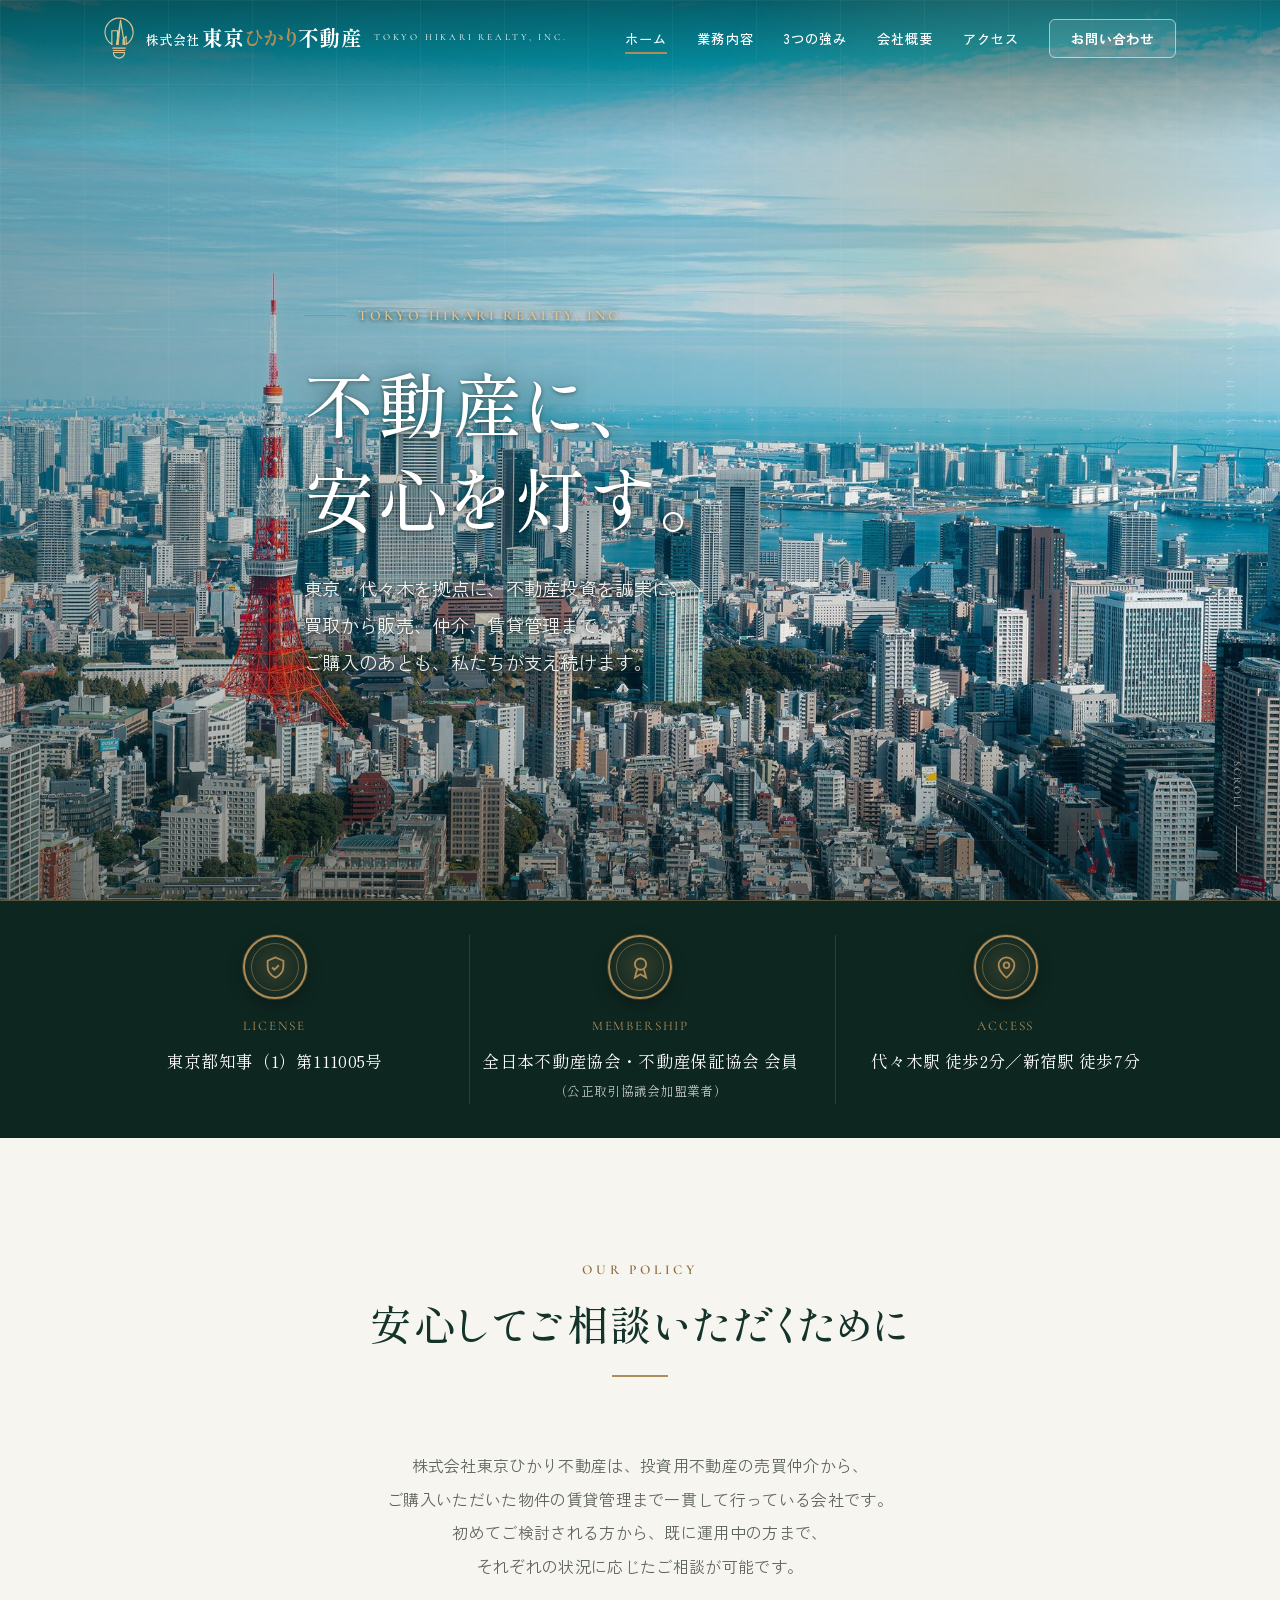
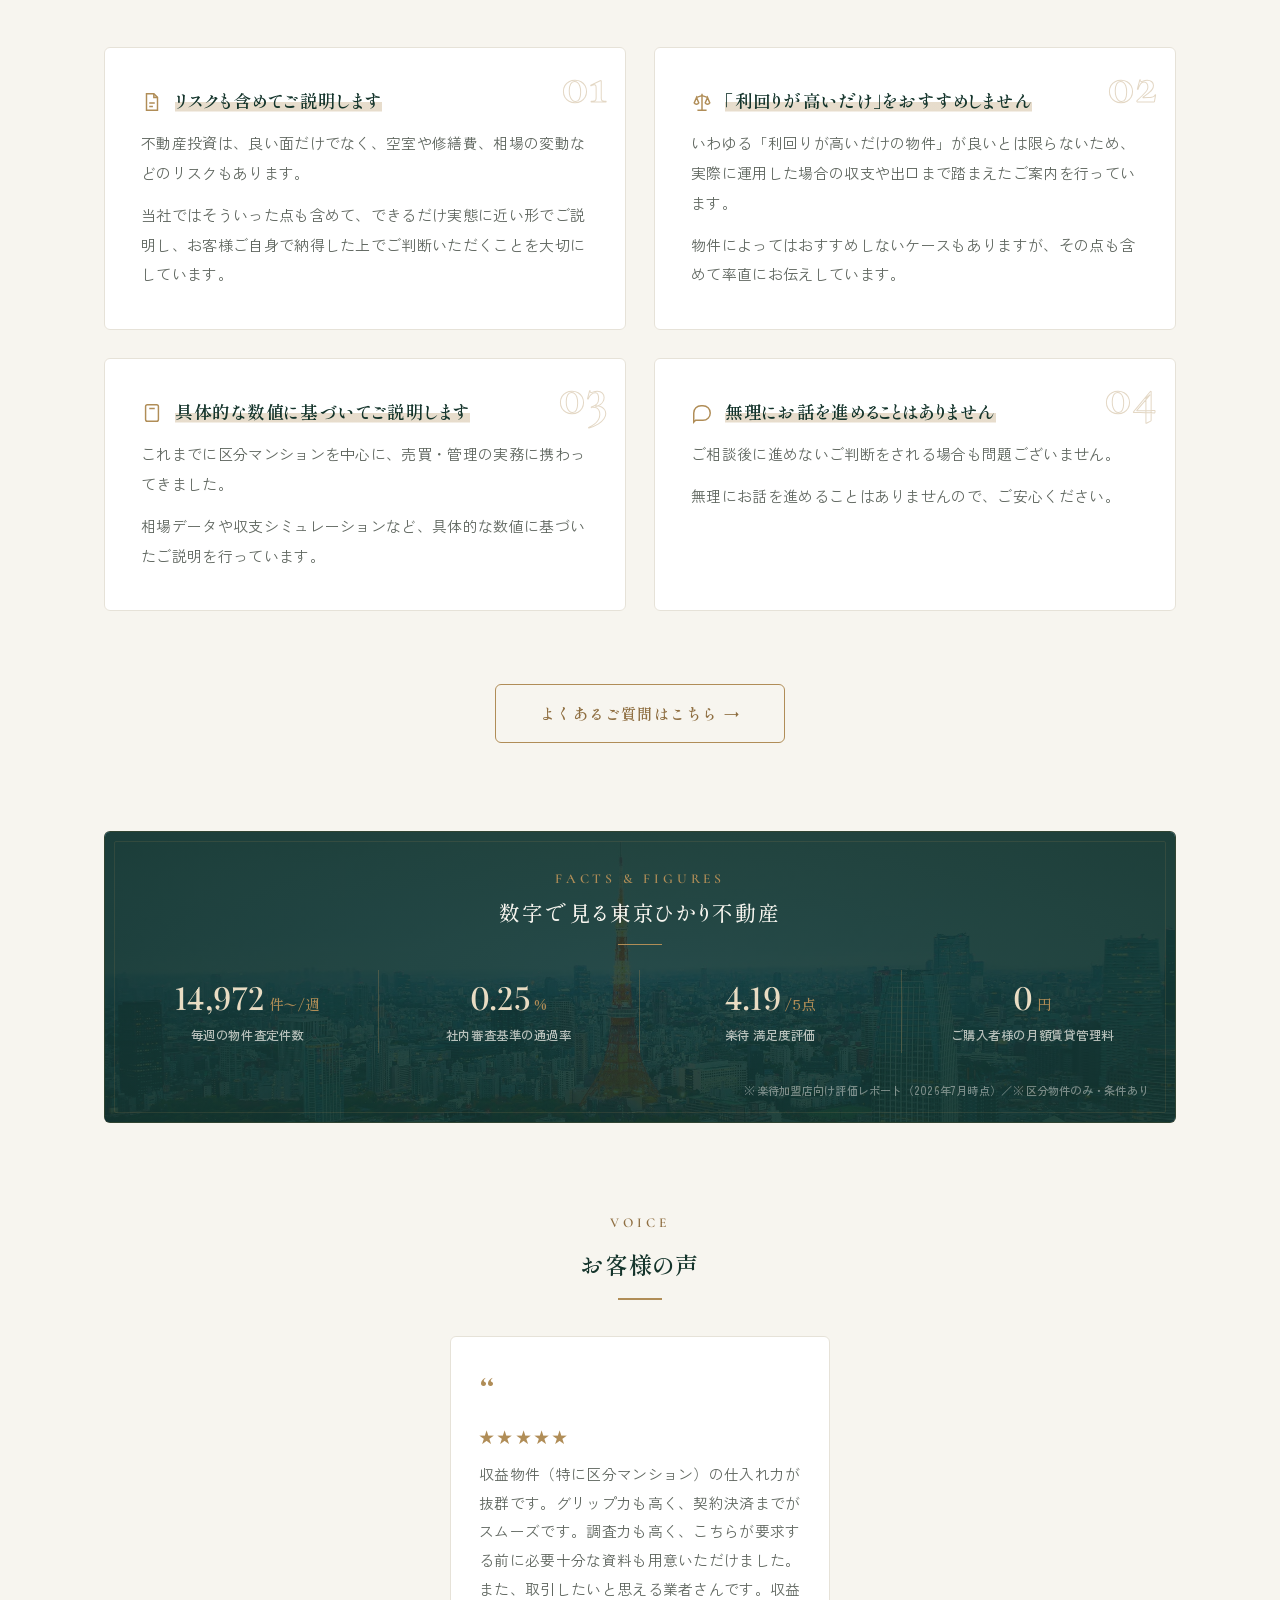
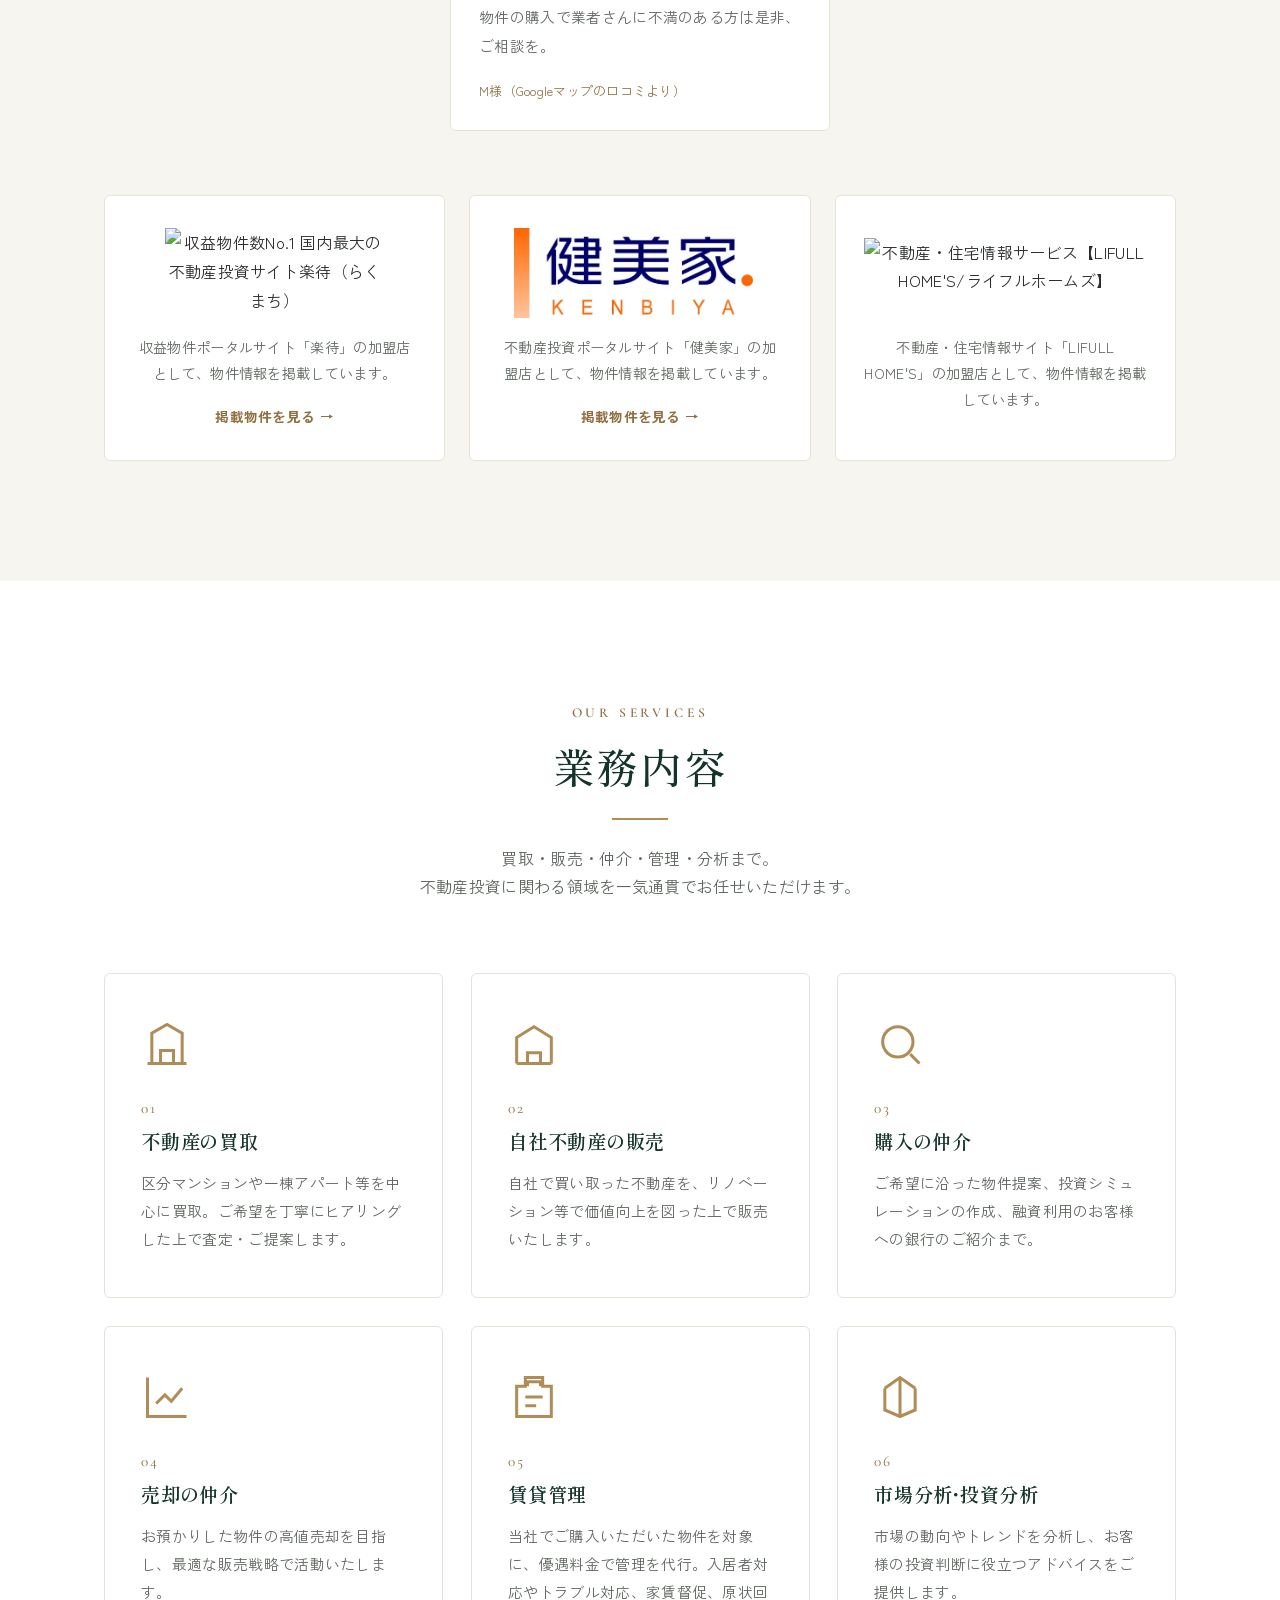
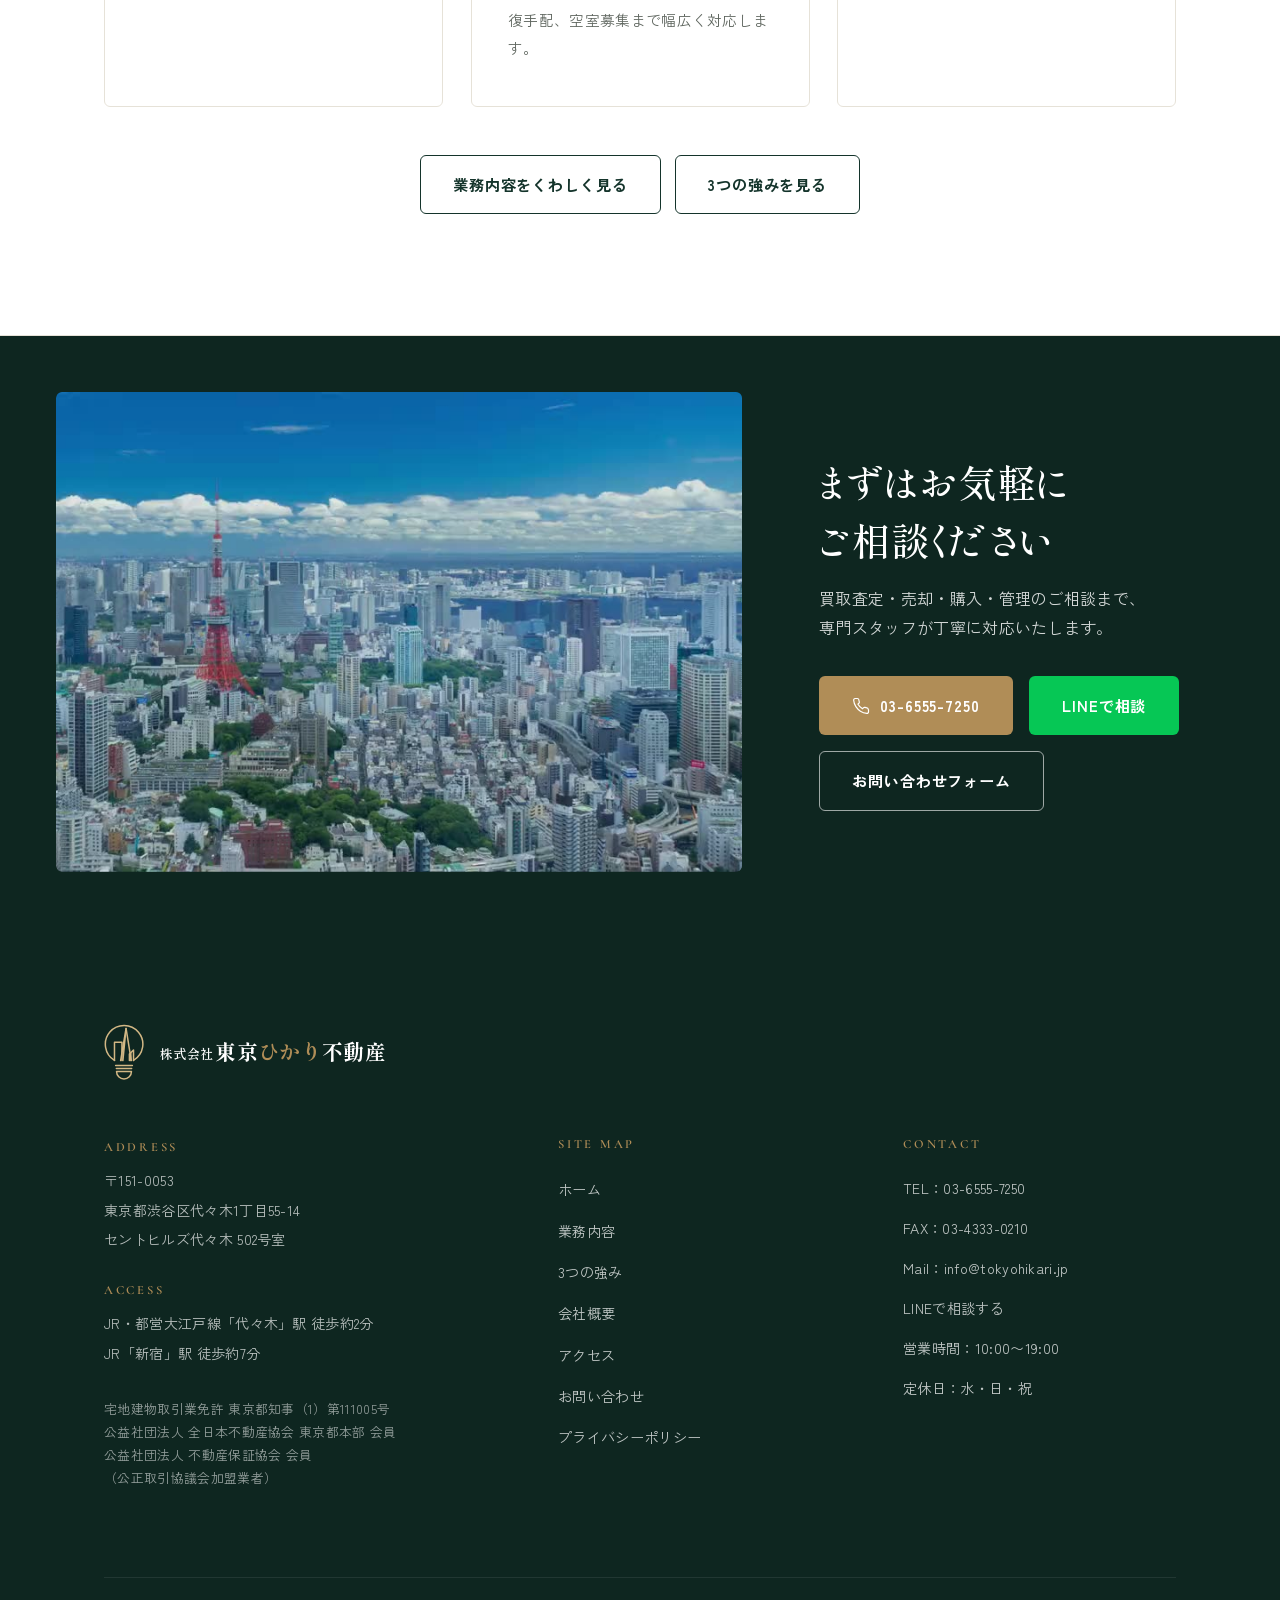
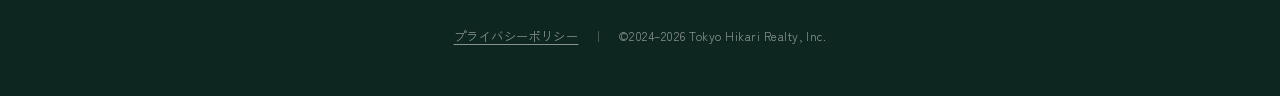
==== commit 8ad51c46: "CTAカーテン演出が見えない根本原因を修正（枠背景にポスター画像） - CTA枠(.cta-band__media)の下地がセクション背景と同じ深緑だったため、   カーテンが開いても「深緑が深緑の上" ====
--- a/index.html
+++ b/index.html
@@ -22,7 +22,7 @@
   <link rel="preconnect" href="https://fonts.gstatic.com" crossorigin />
   <link href="https://fonts.googleapis.com/css2?family=Cormorant:wght@500;600&family=Playfair+Display:wght@500;600&family=Shippori+Mincho:wght@500;600;700&family=Zen+Kaku+Gothic+Antique:wght@400;500;700;900&display=swap" rel="stylesheet" />
 
-  <link rel="stylesheet" href="css/style.css?v=20260803" />
+  <link rel="stylesheet" href="css/style.css?v=20260804" />
 
   <!-- Favicon / App Icons -->
   <link rel="icon" href="favicon.svg" type="image/svg+xml" />
--- a/css/style.css
+++ b/css/style.css
@@ -2290,7 +2290,10 @@
   min-height: 480px;
   margin: 56px 0 56px 56px;
   border-radius: var(--radius);
-  background: var(--color-primary-dark); /* 動画読込前・reduced-motion時の下地 */
+  /* 動画の読み込み前でもポスター画像を表示する。下地の深緑はセクション背景と同色で、
+     画像が無いとカーテンが開いても「深緑が深緑の上で開く」形になり演出が見えないため。
+     ポスターを敷くことで、動画の速度に関わらず開閉が必ず見えるようにする */
+  background: var(--color-primary-dark) url("../images/cta-tower-day-poster.jpg") 25% 50% / cover no-repeat;
 }
 
 .cta-band__media .cta-band__video {
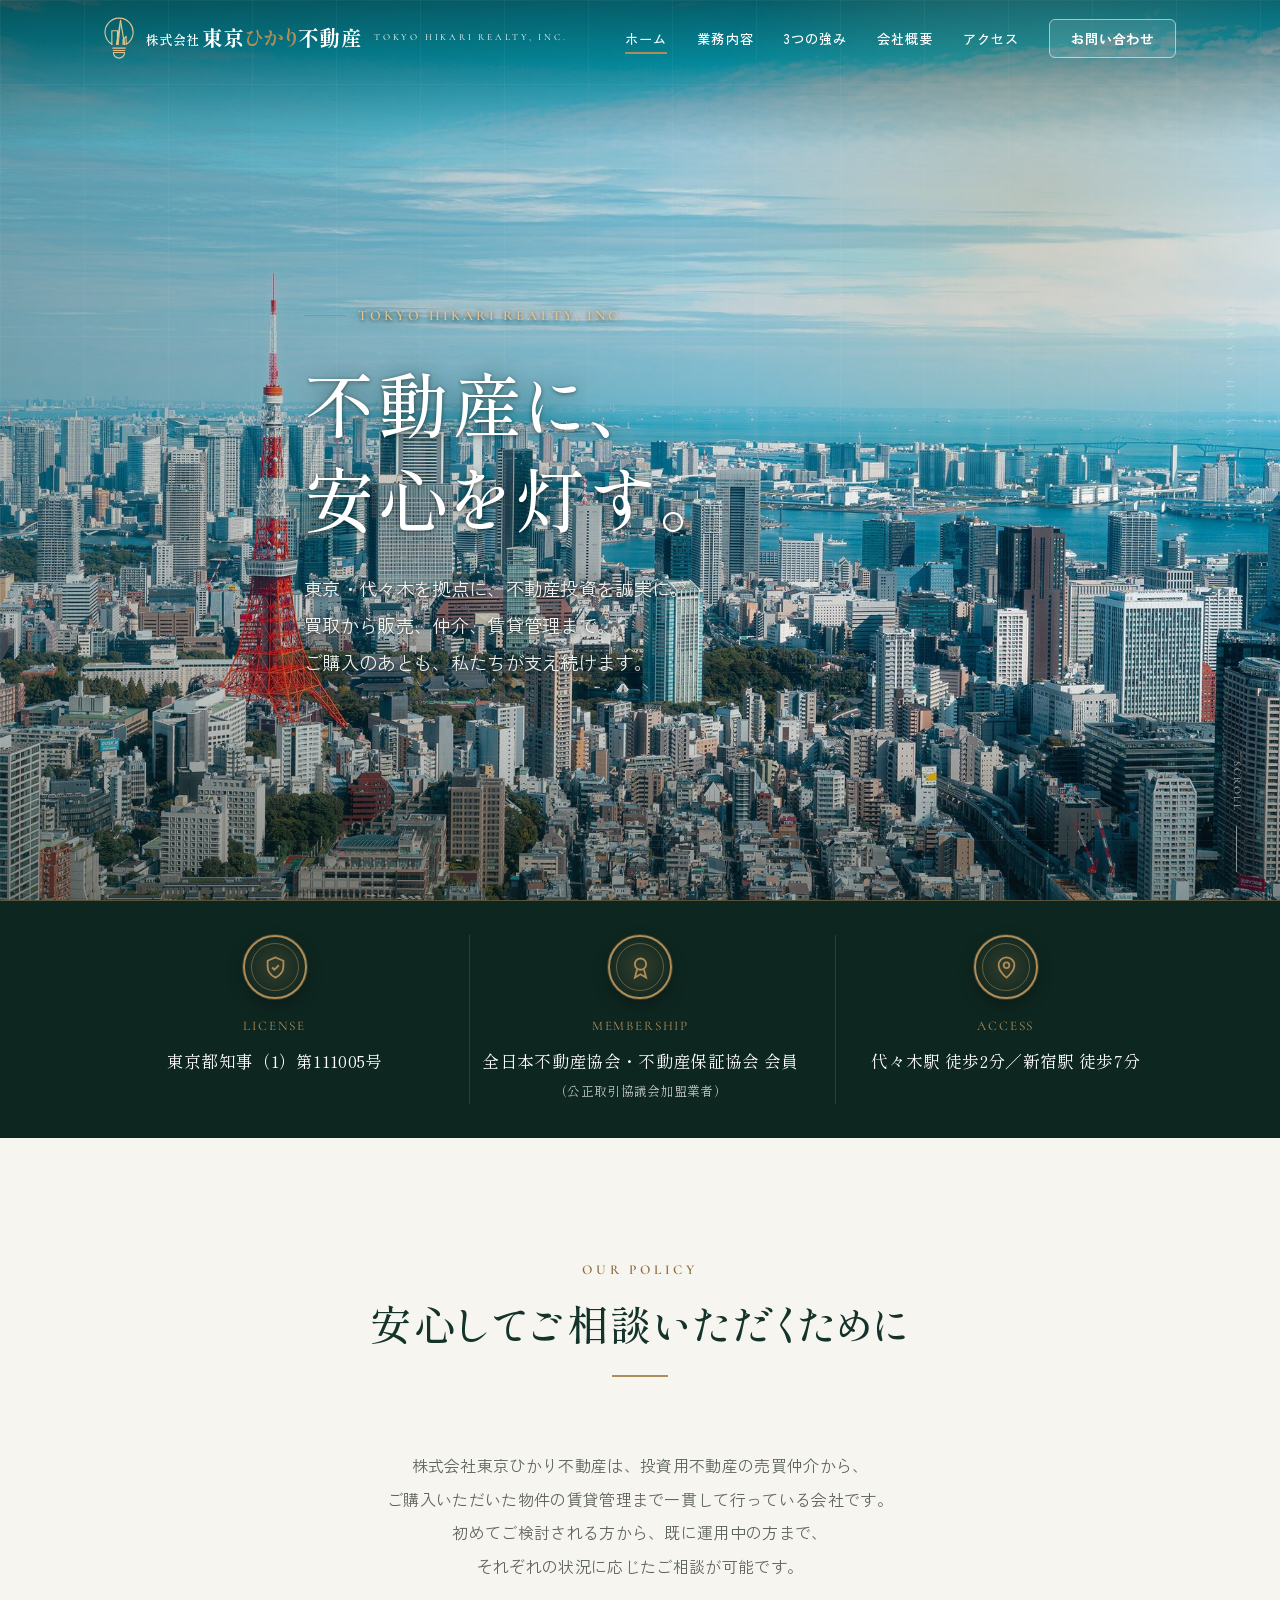
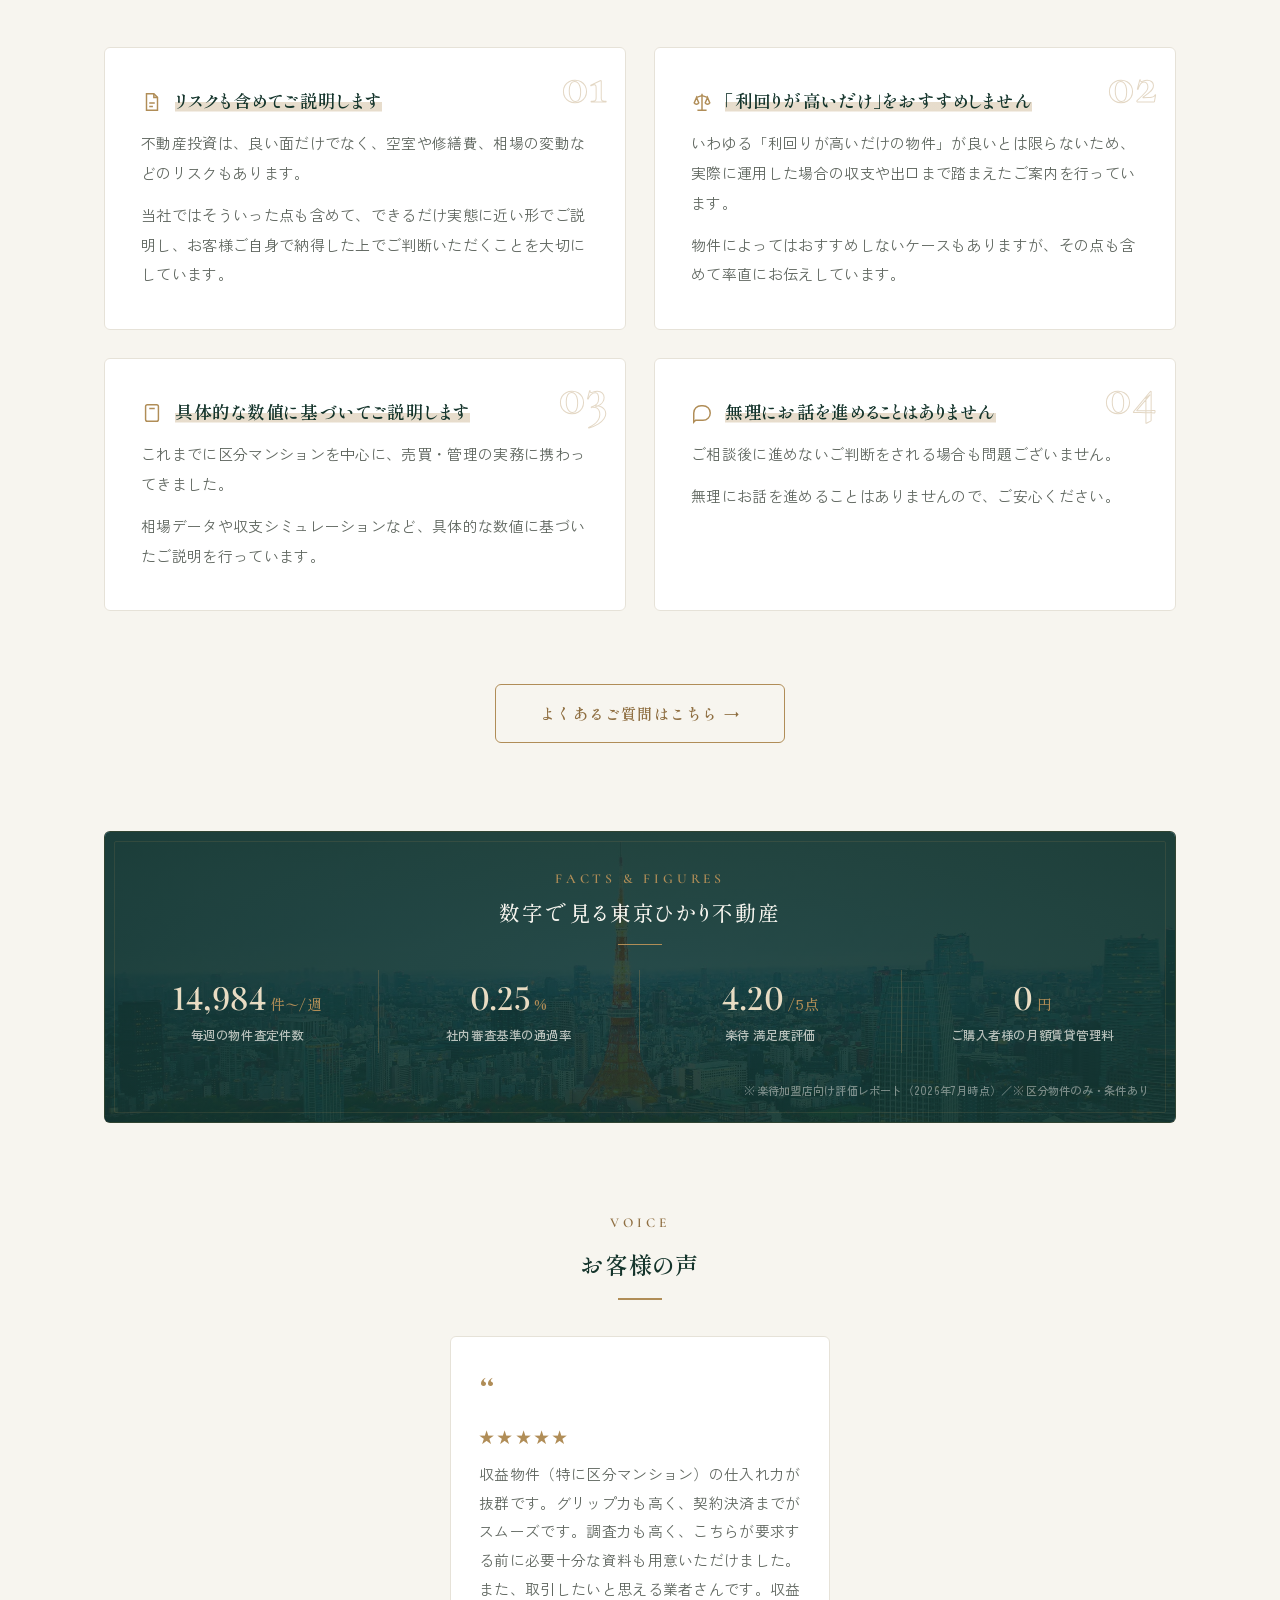
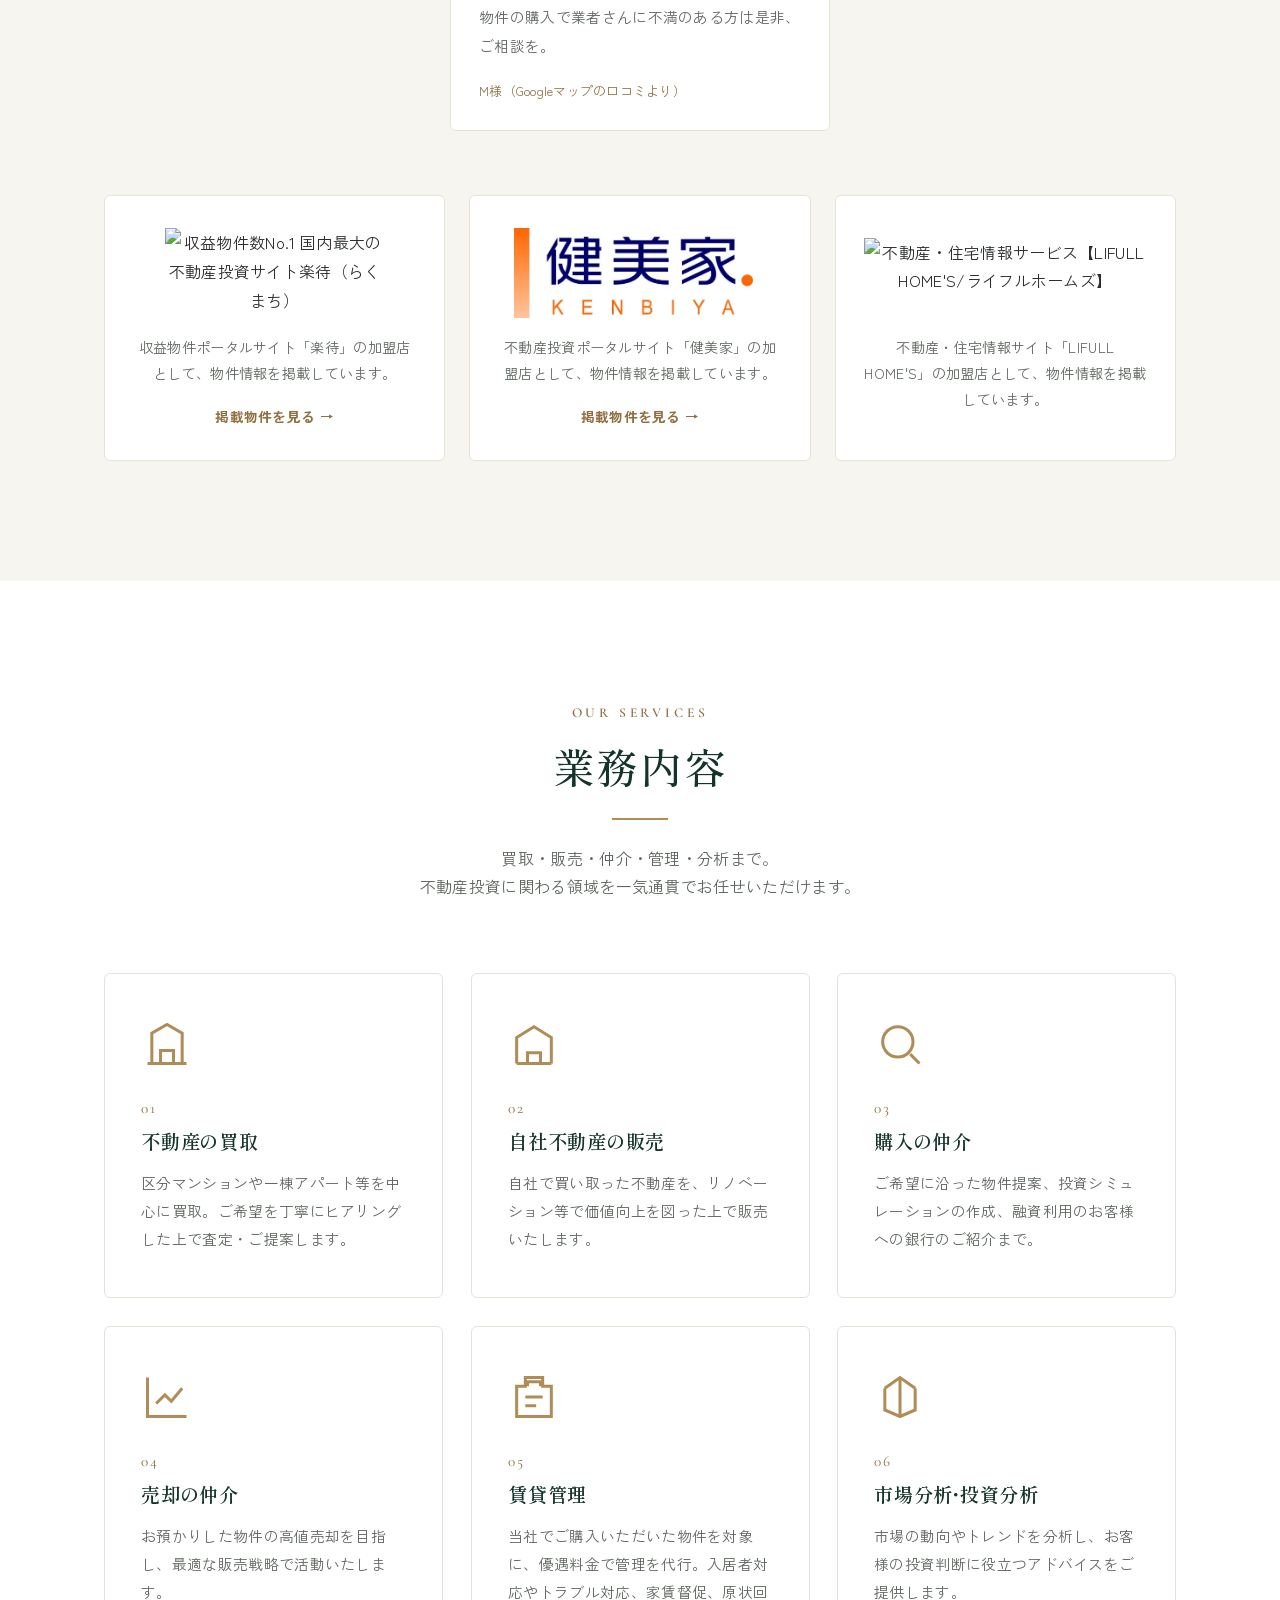
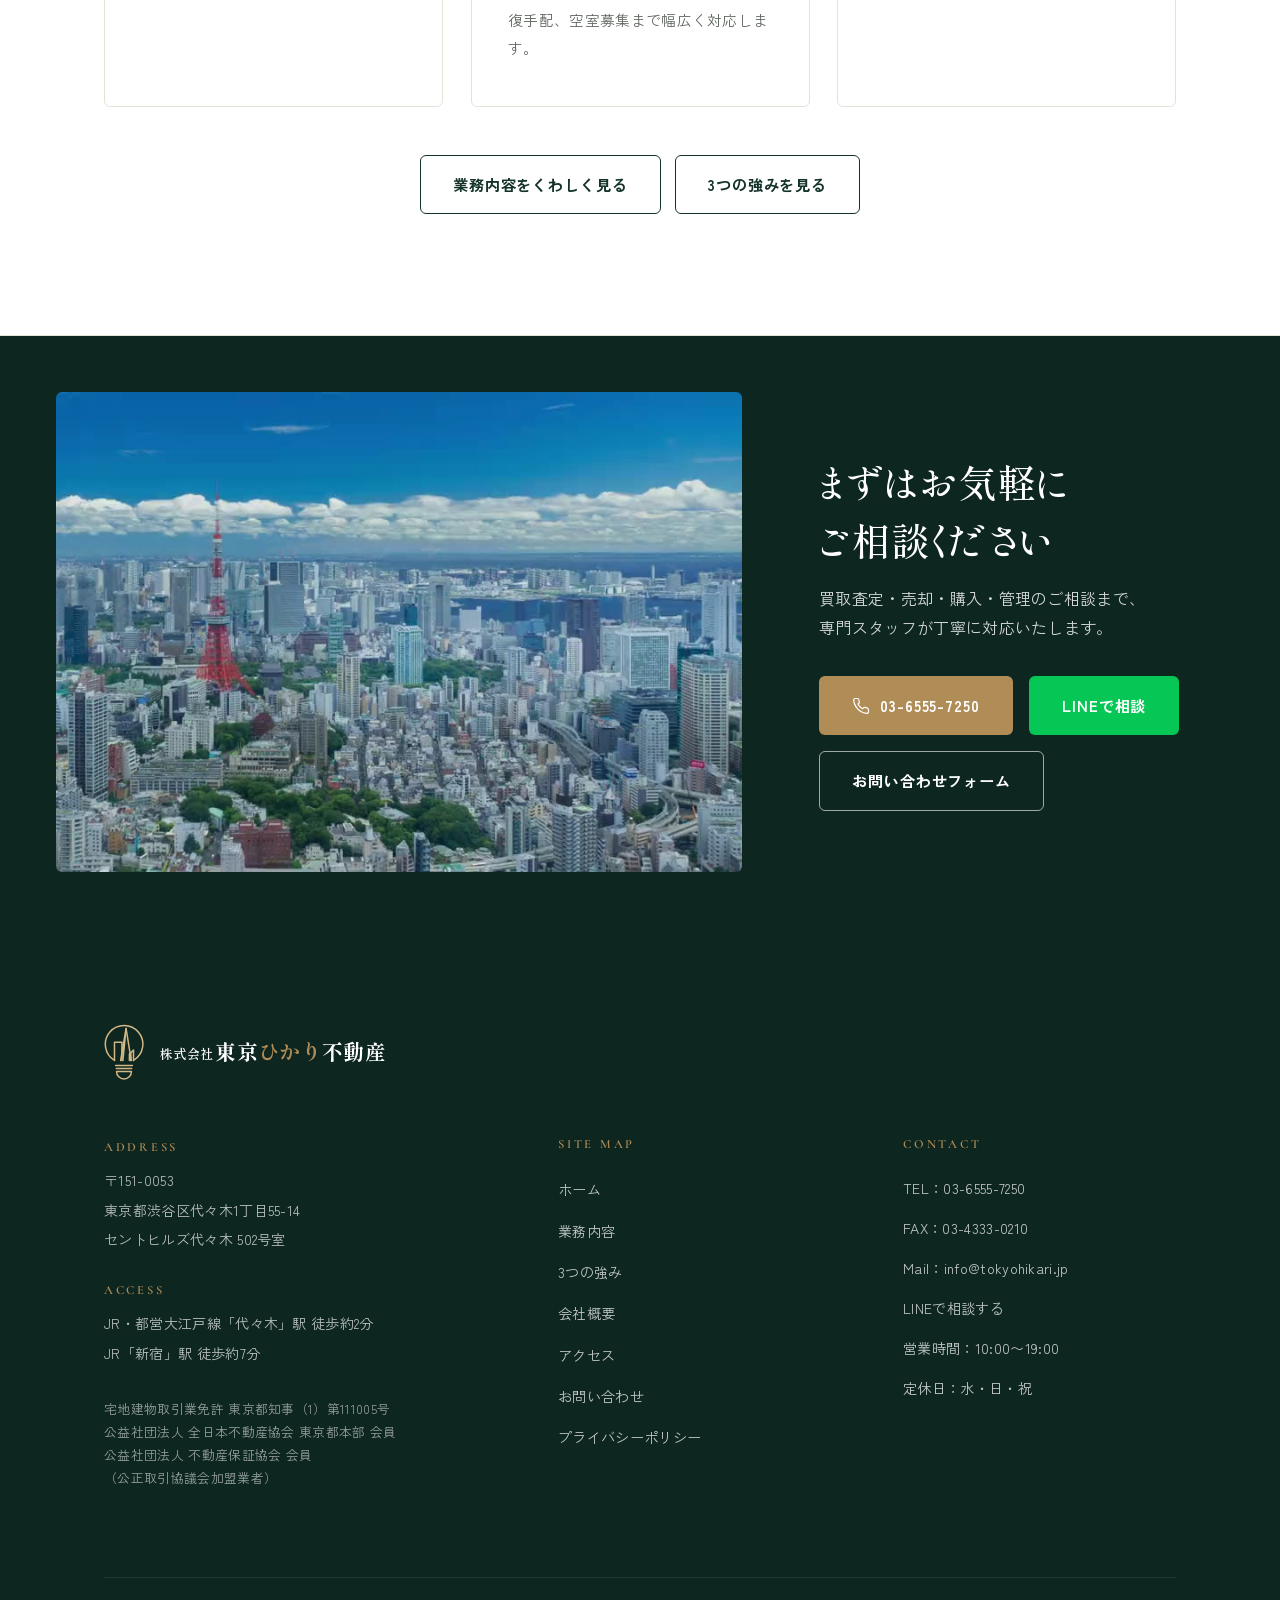
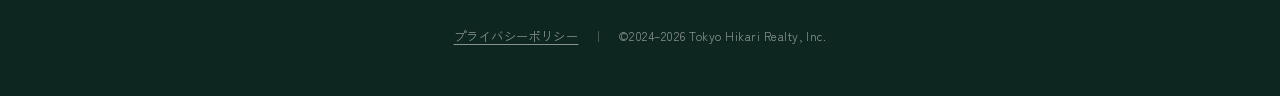
==== commit 996c912a: "CTAカーテン演出をclip-pathからtransformパネル方式に変更（スクロール中も確実に描画） - clip-pathはスクロール中に中間フレームが再描画されず演出が飛ぶ環境があったため、 " ====
--- a/index.html
+++ b/index.html
@@ -22,7 +22,7 @@
   <link rel="preconnect" href="https://fonts.gstatic.com" crossorigin />
   <link href="https://fonts.googleapis.com/css2?family=Cormorant:wght@500;600&family=Playfair+Display:wght@500;600&family=Shippori+Mincho:wght@500;600;700&family=Zen+Kaku+Gothic+Antique:wght@400;500;700;900&display=swap" rel="stylesheet" />
 
-  <link rel="stylesheet" href="css/style.css?v=20260804" />
+  <link rel="stylesheet" href="css/style.css?v=20260805" />
 
   <!-- Favicon / App Icons -->
   <link rel="icon" href="favicon.svg" type="image/svg+xml" />
@@ -390,6 +390,8 @@
       <div class="cta-band__media reveal-clip">
         <!-- 昼の東京タワー・青空と流れる雲。画面に近づいたらJSで読み込み開始 -->
         <video class="cta-band__video" data-src="images/cta-tower-day.mp4" muted loop playsinline preload="none" aria-hidden="true"></video>
+        <span class="reveal-clip__curtain reveal-clip__curtain--left" aria-hidden="true"></span>
+        <span class="reveal-clip__curtain reveal-clip__curtain--right" aria-hidden="true"></span>
       </div>
       <div class="cta-band__body">
         <h2 class="cta-band__title reveal">まずはお気軽に<br />ご相談ください</h2>
--- a/css/style.css
+++ b/css/style.css
@@ -2705,22 +2705,32 @@
 }
 
 /* CTA額装カードのカーテンリビール:
-   画面の中ほどまで見えた(is-visible)時点で中央から左右へ開く。
-   動画の読み込み速度に左右されないよう、開きは動画(is-ready)から切り離している
-   （動画は開いた枠の中で読み込み次第フェードインする） */
-.reveal-clip {
-  clip-path: inset(0 50% 0 50% round var(--radius));
-  transition: clip-path 1.8s var(--ease);
-}
-
-.reveal-clip.is-visible {
-  clip-path: inset(0 0 0 0 round var(--radius));
-}
+   clip-pathはスクロール中に中間フレームが再描画されず演出が飛ぶ環境があるため、
+   画像を覆う左右2枚のパネルを transform で外へスライドさせて開く方式に変更。
+   transformはスクロール中でも確実に描画される。is-visibleが付くと左右へ退避する。
+   （画面の中ほどまで見えた時点でJS側がis-visibleを付与） */
+.reveal-clip__curtain {
+  position: absolute;
+  top: 0;
+  bottom: 0;
+  z-index: 3;
+  width: calc(50% + 1px); /* 左右で中央を1pxずつ重ねて隙間を防ぐ */
+  background: var(--color-primary-dark);
+  pointer-events: none;
+  transition: transform 1.8s var(--ease);
+  will-change: transform;
+}
+
+.reveal-clip__curtain--left { left: 0; }
+.reveal-clip__curtain--right { right: 0; }
+
+.reveal-clip.is-visible .reveal-clip__curtain--left { transform: translateX(-100%); }
+.reveal-clip.is-visible .reveal-clip__curtain--right { transform: translateX(100%); }
 
 @media (prefers-reduced-motion: reduce) {
   html { scroll-behavior: auto; }
   .reveal { opacity: 1; transform: none; transition: none; }
-  .reveal-clip { clip-path: none; transition: none; }
+  .reveal-clip__curtain { display: none; }
   .policy-grid .policy-item.reveal { transform: none; transition: none; }
   .policy-item__marker { background-size: 100% 38%; transition: none; }
   .policy-item__marker-line { background-size: 100% 38%; transition: none !important; }
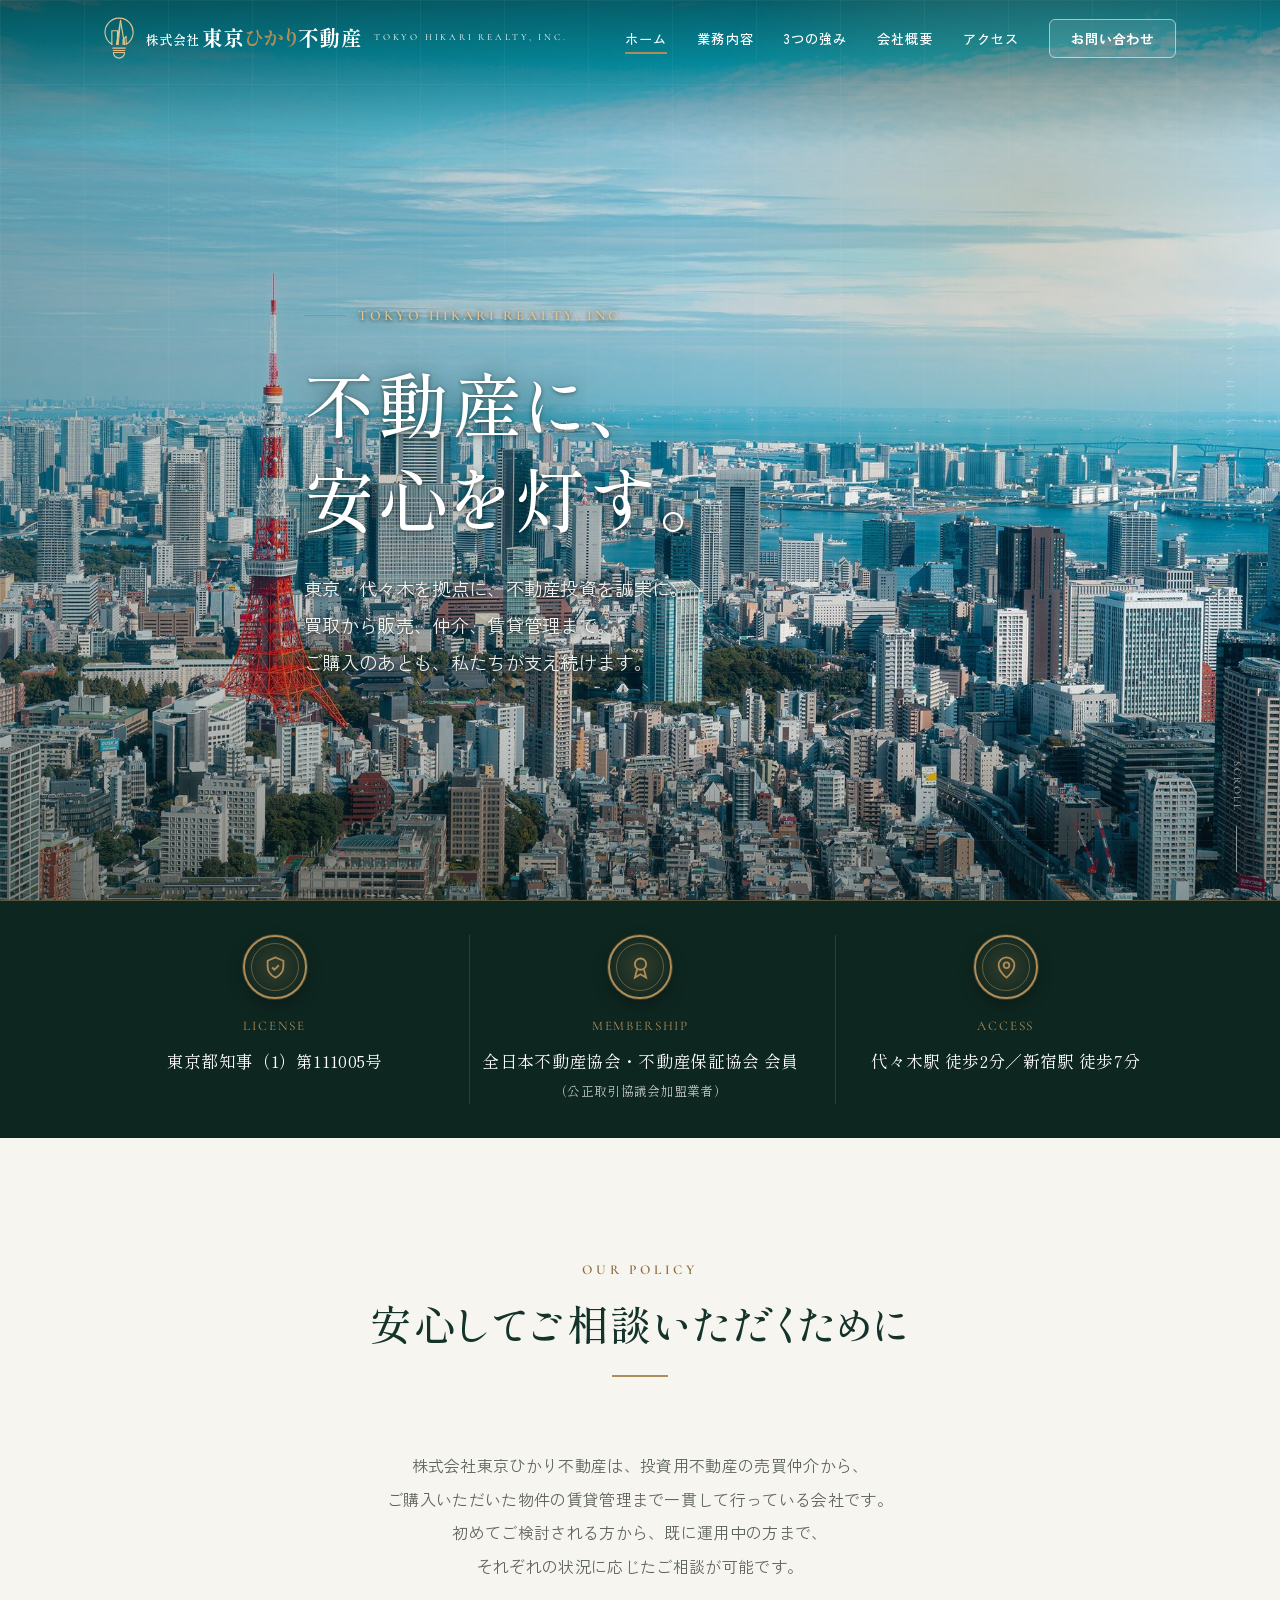
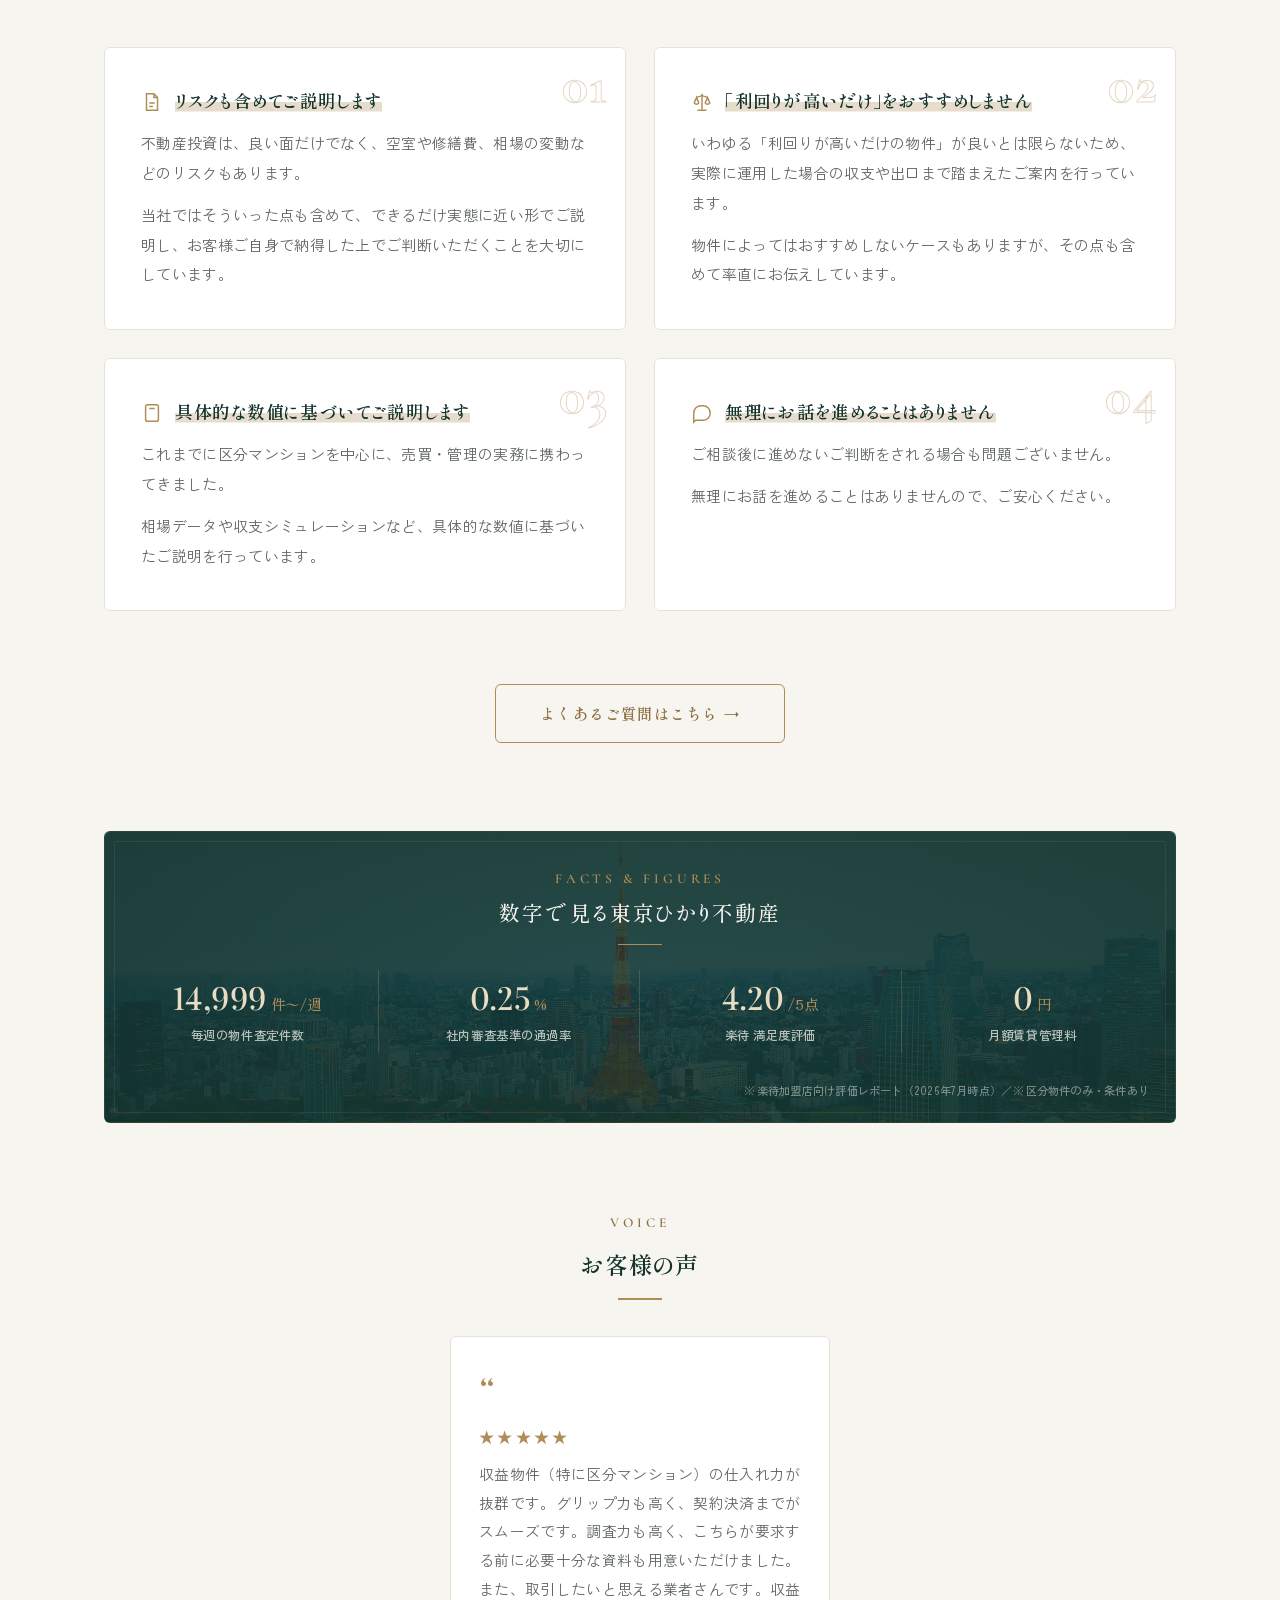
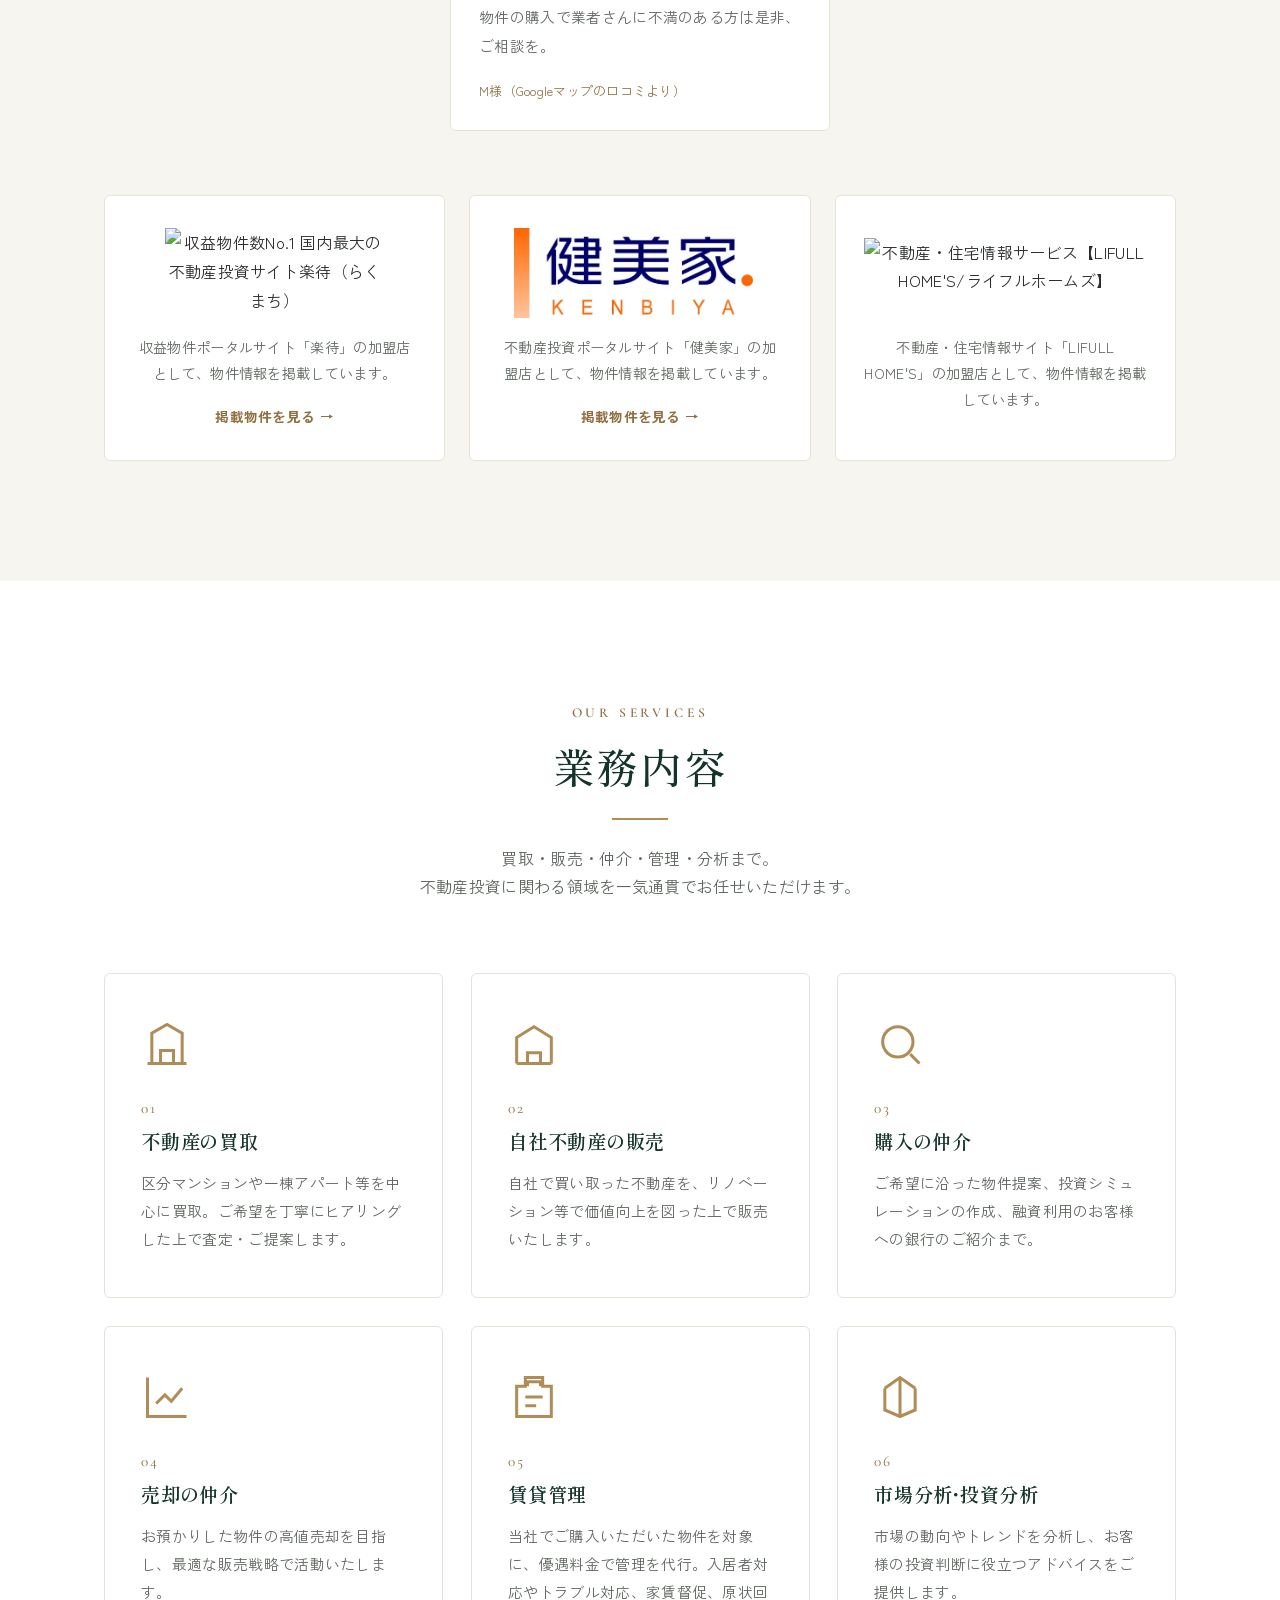
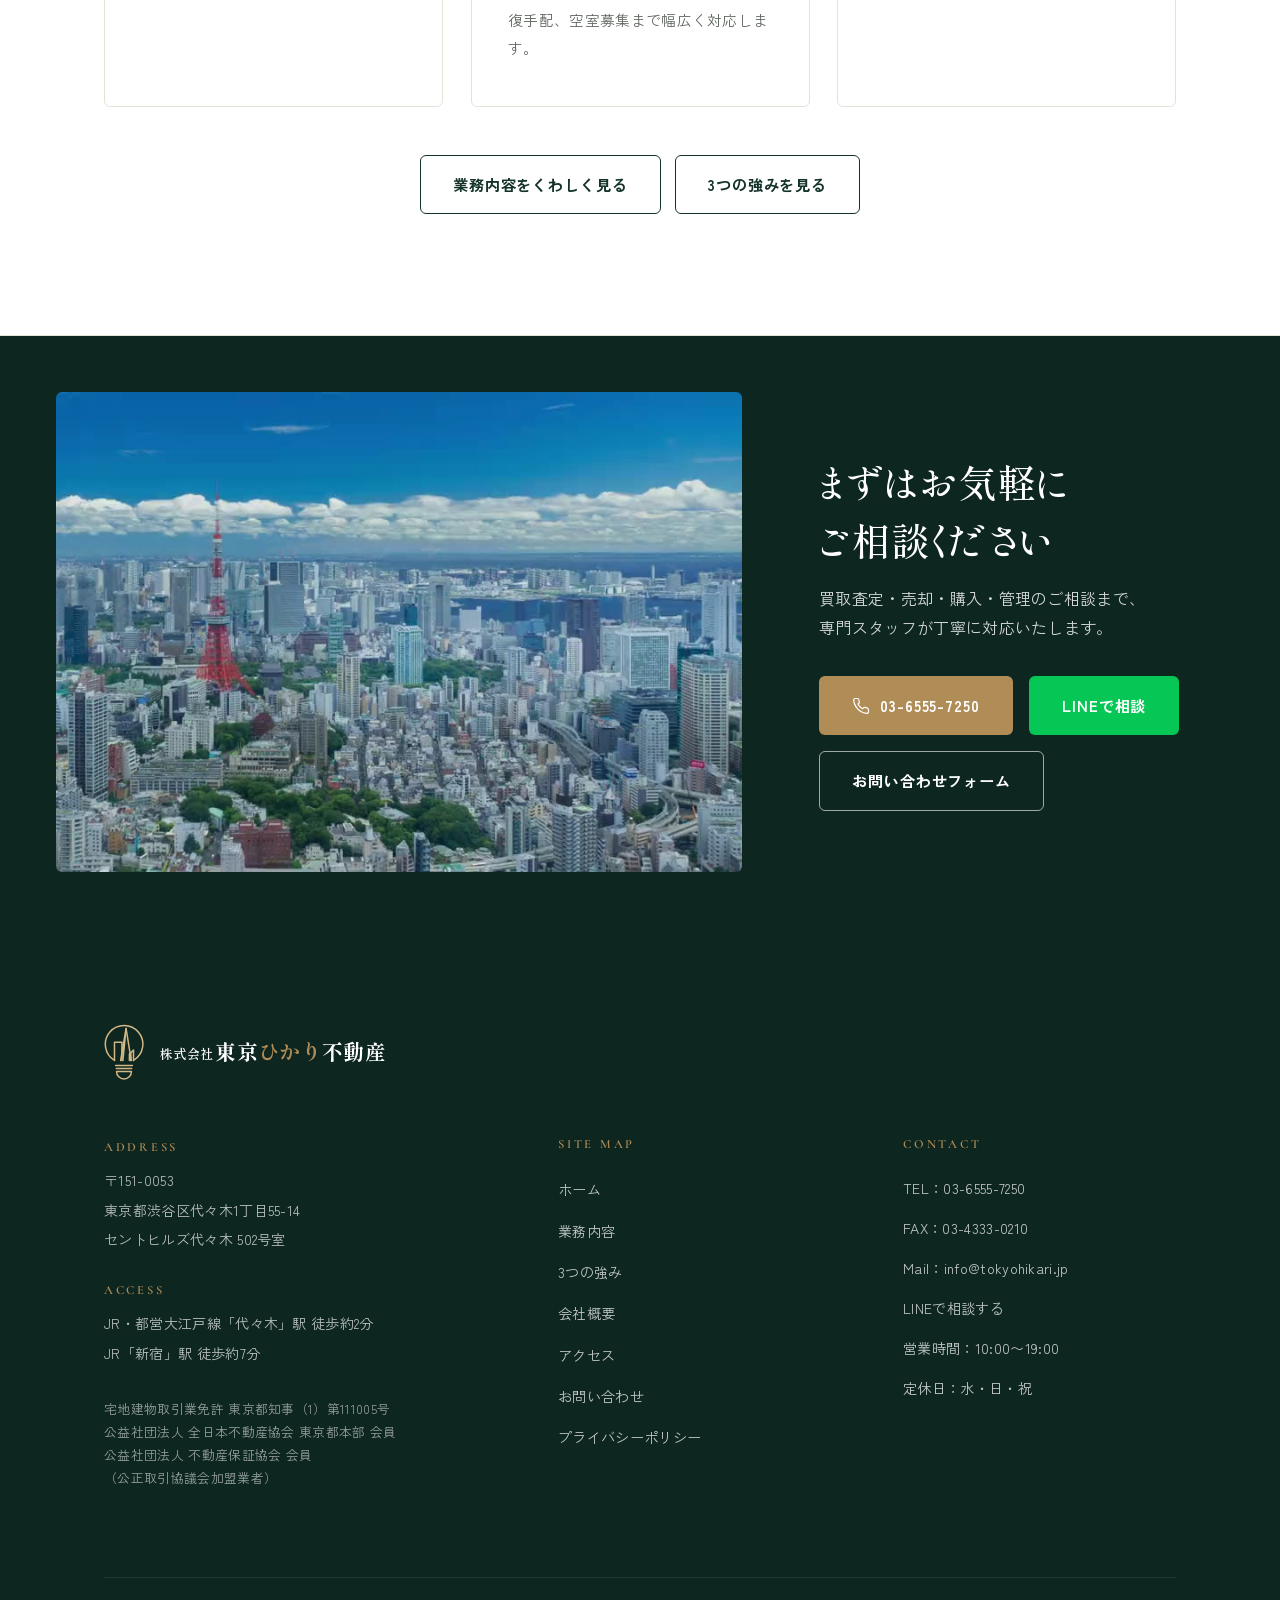
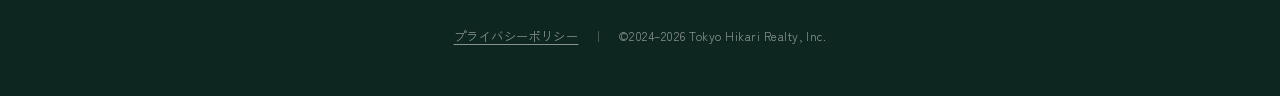
==== commit dd894575: "数字バンドのラベルを短縮（ご購入者様の月額賃貸管理料→月額賃貸管理料） Co-Authored-By: Claude Opus 4.8 <noreply@anthropic.com>" ====
--- a/index.html
+++ b/index.html
@@ -239,7 +239,7 @@
             </div>
             <div class="stats-item">
               <p class="stats-item__value"><span class="stats-item__num" data-value="0" data-decimals="0" data-static>0</span><span class="stats-item__unit">円</span></p>
-              <p class="stats-item__label">ご購入者様の月額賃貸管理料</p>
+              <p class="stats-item__label">月額賃貸管理料</p>
             </div>
           </div>
           <p class="stats-band__note">※楽待加盟店向け評価レポート（2026年7月時点）／※区分物件のみ・条件あり</p>
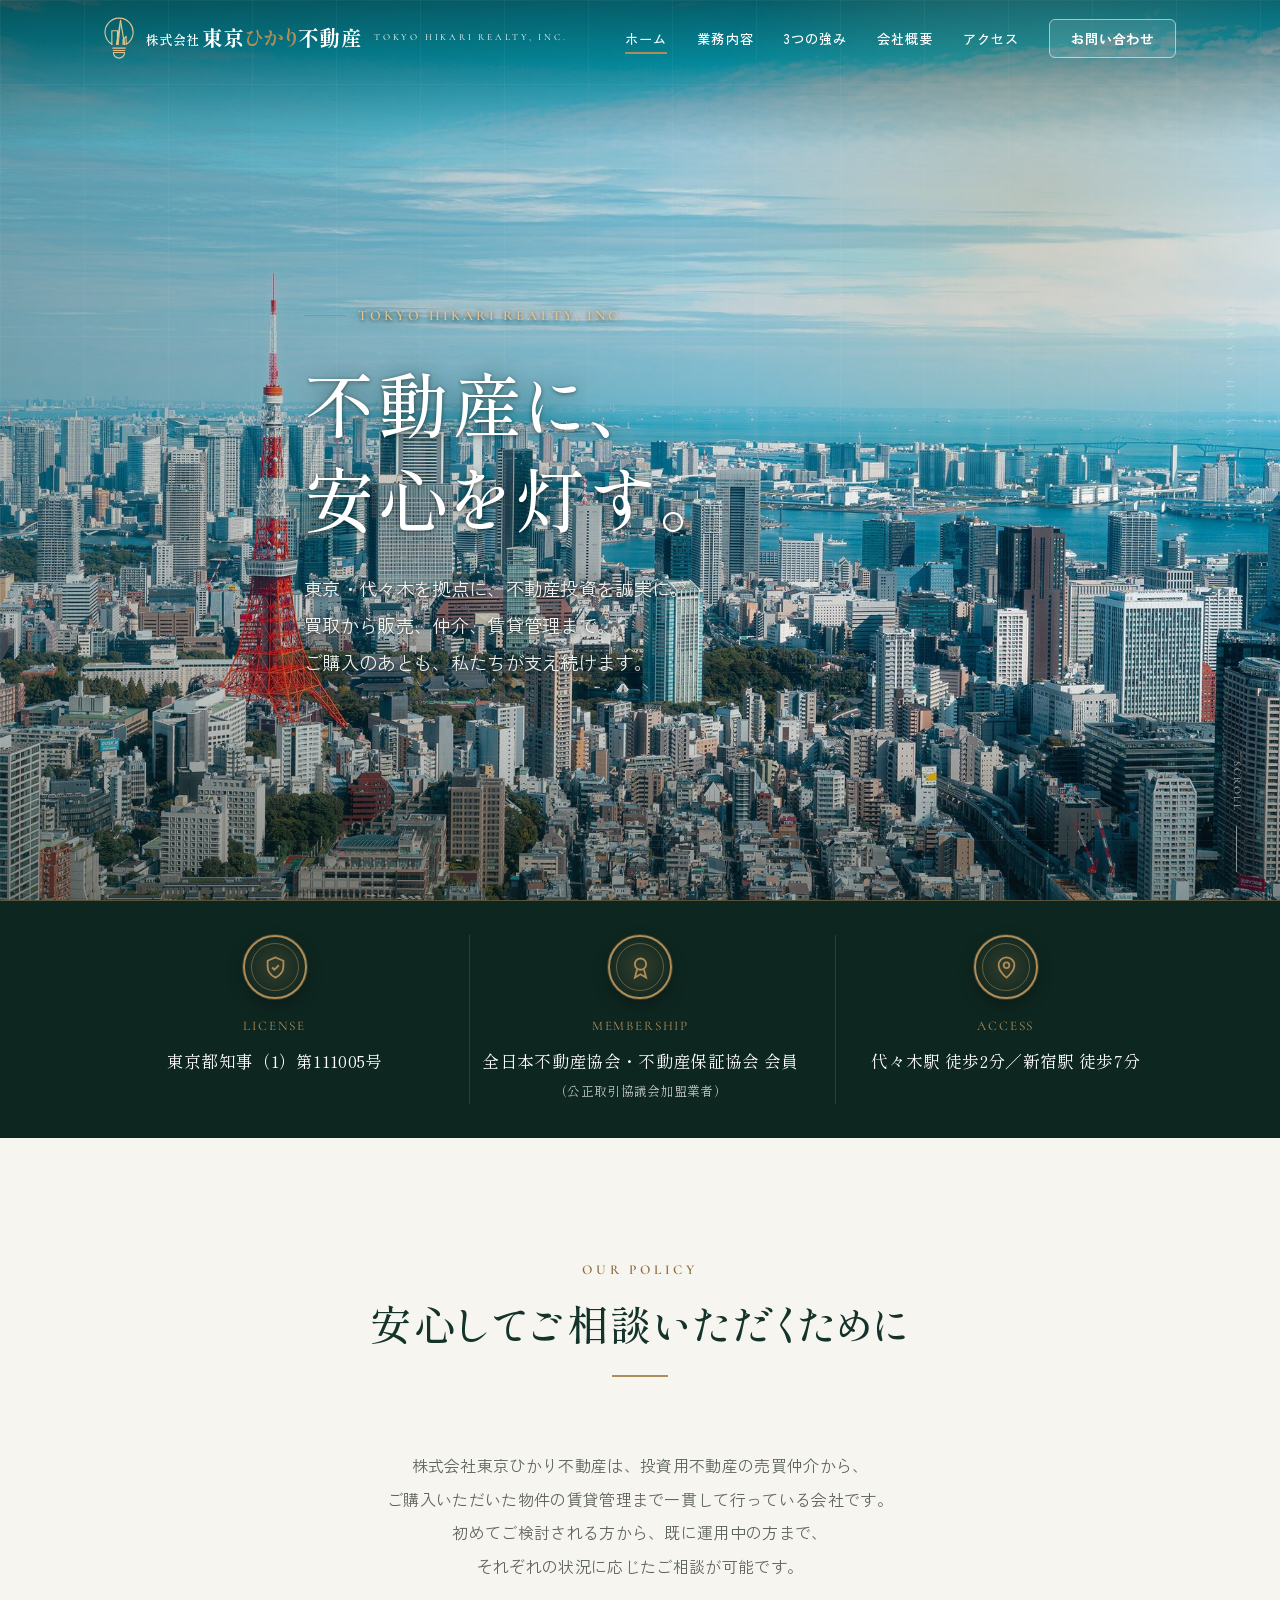
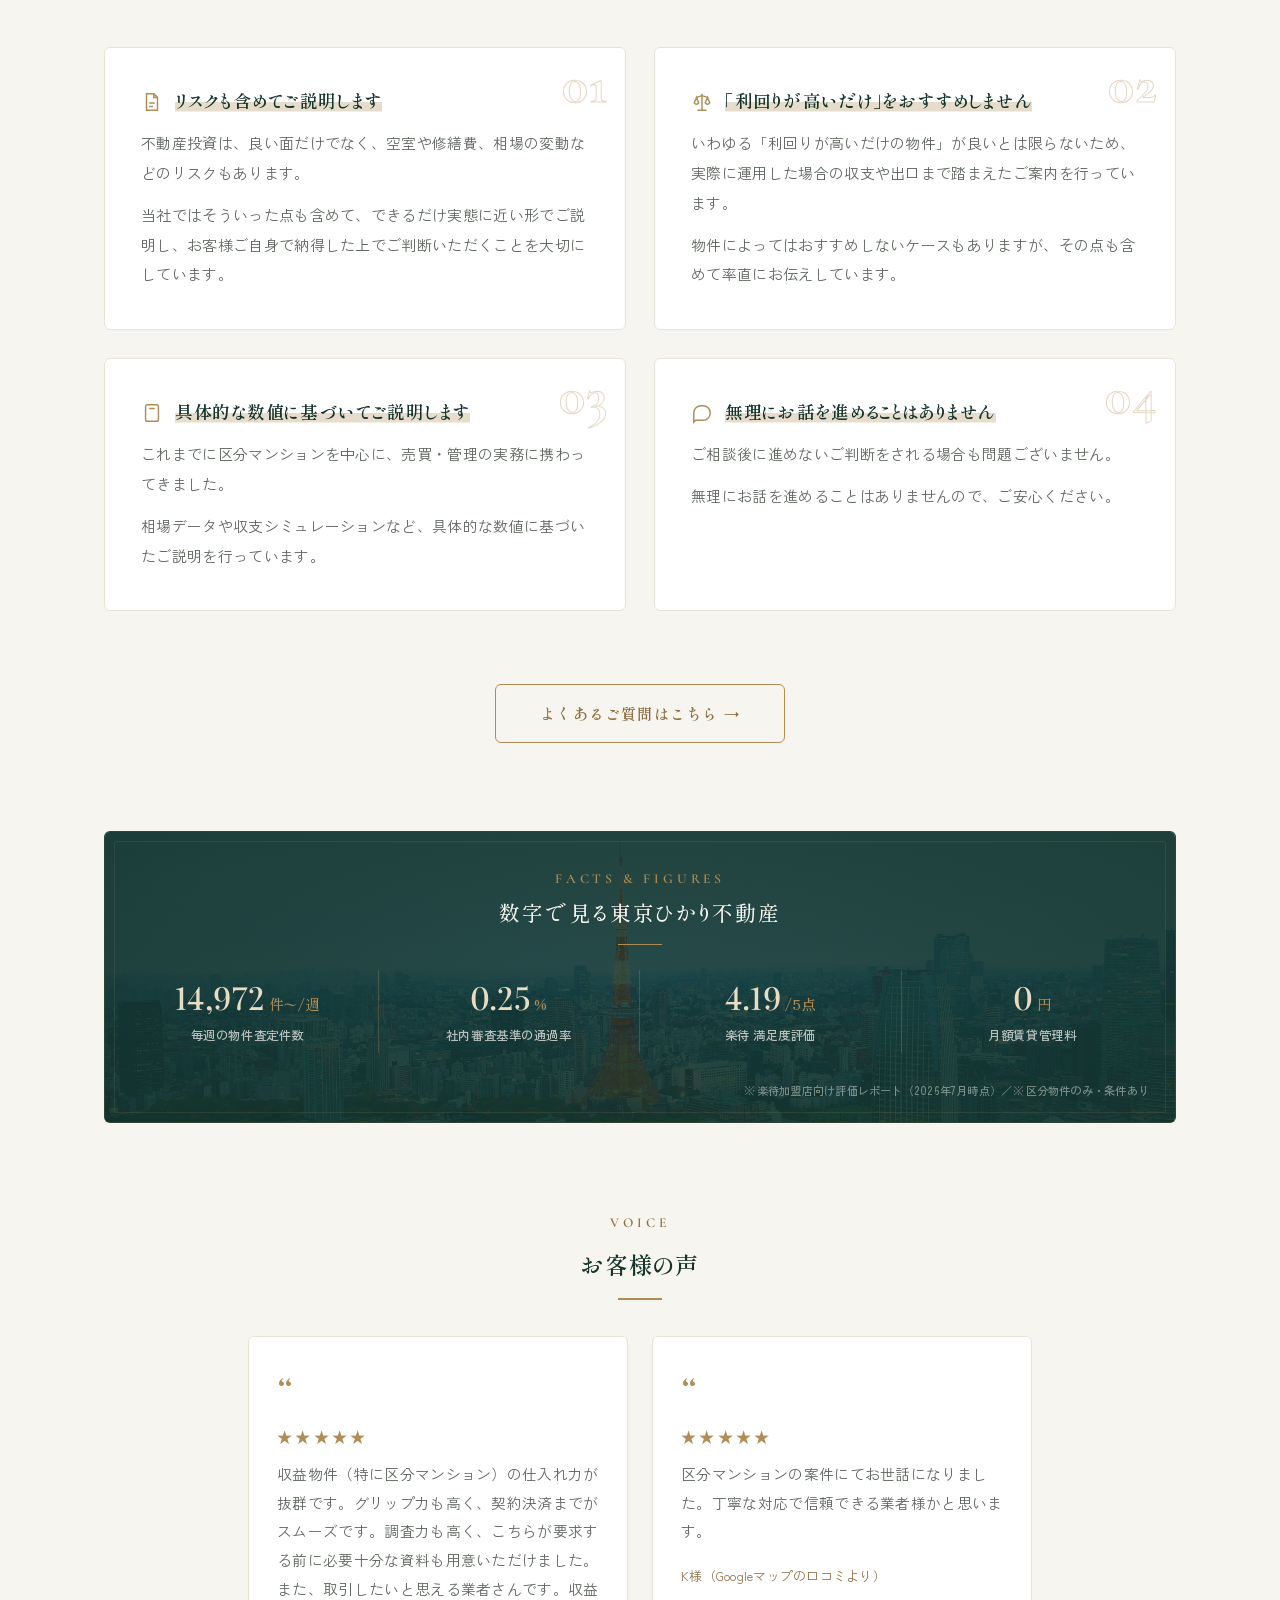
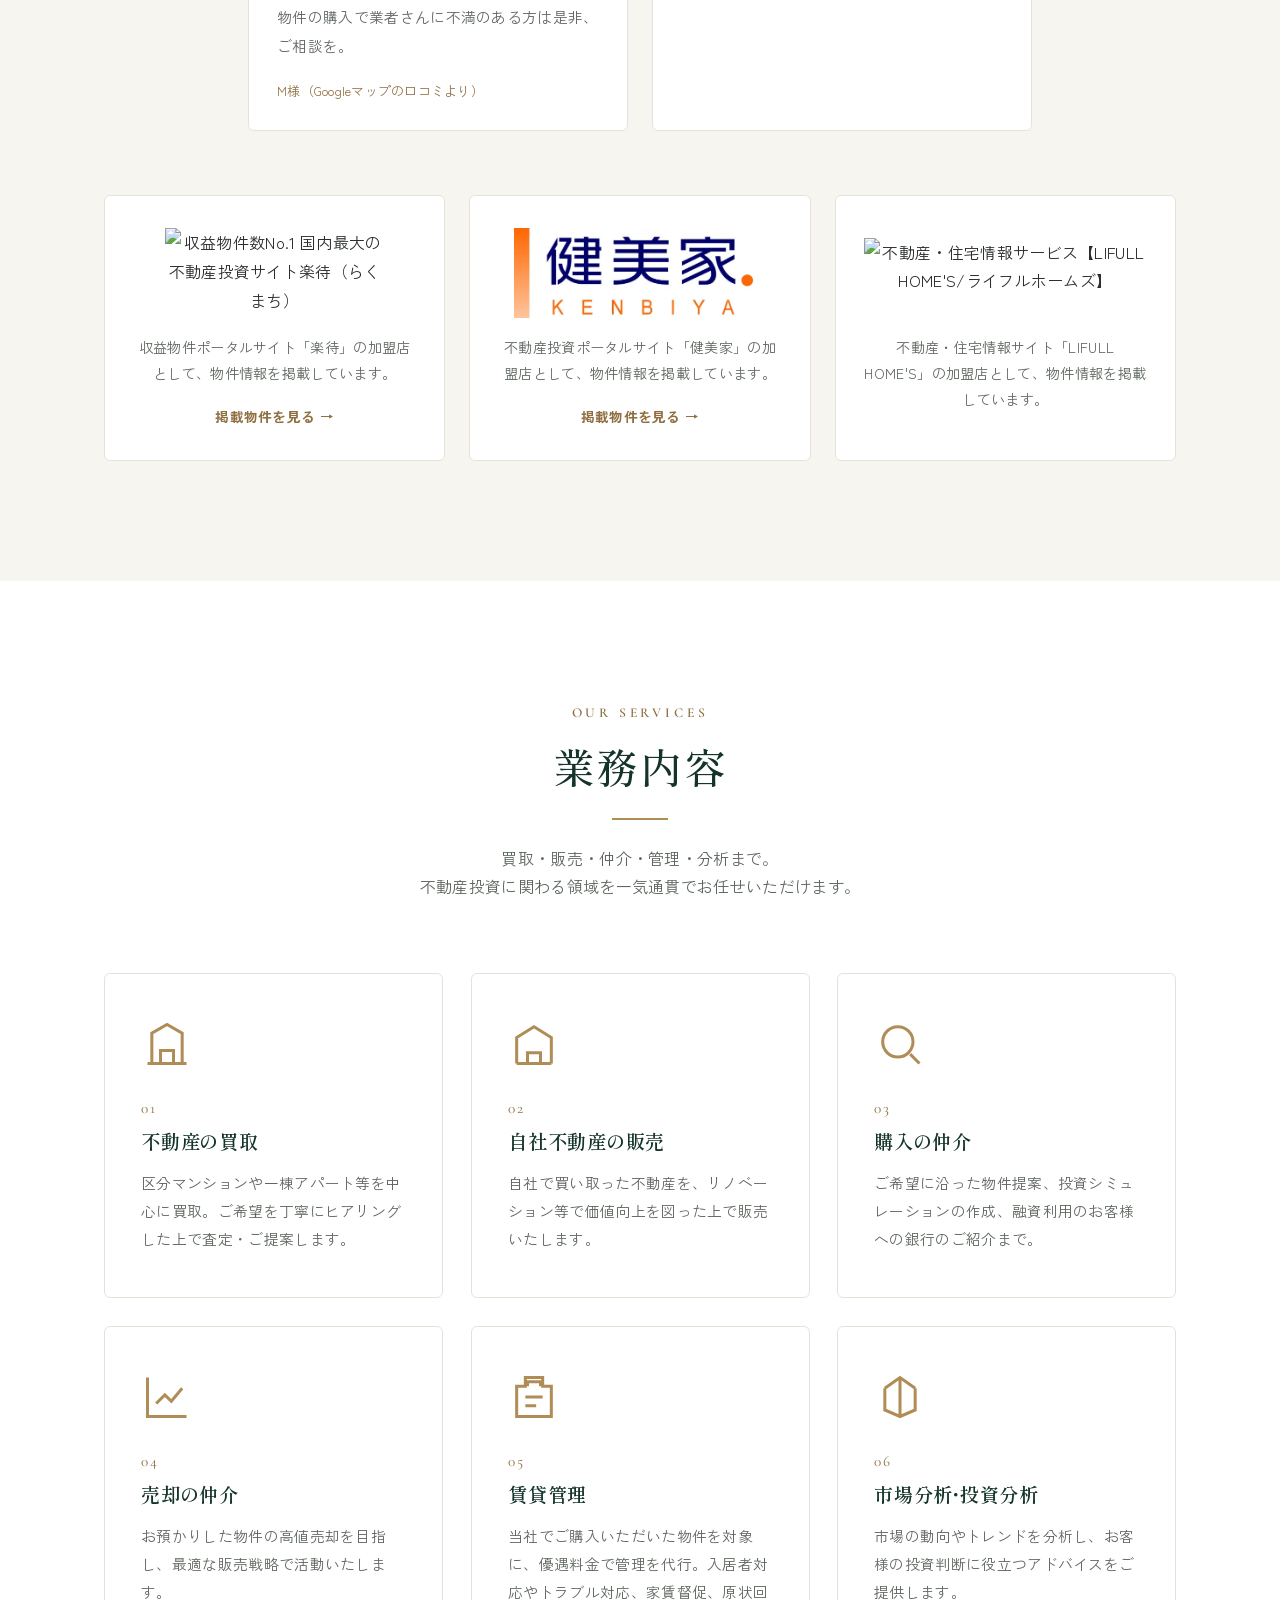
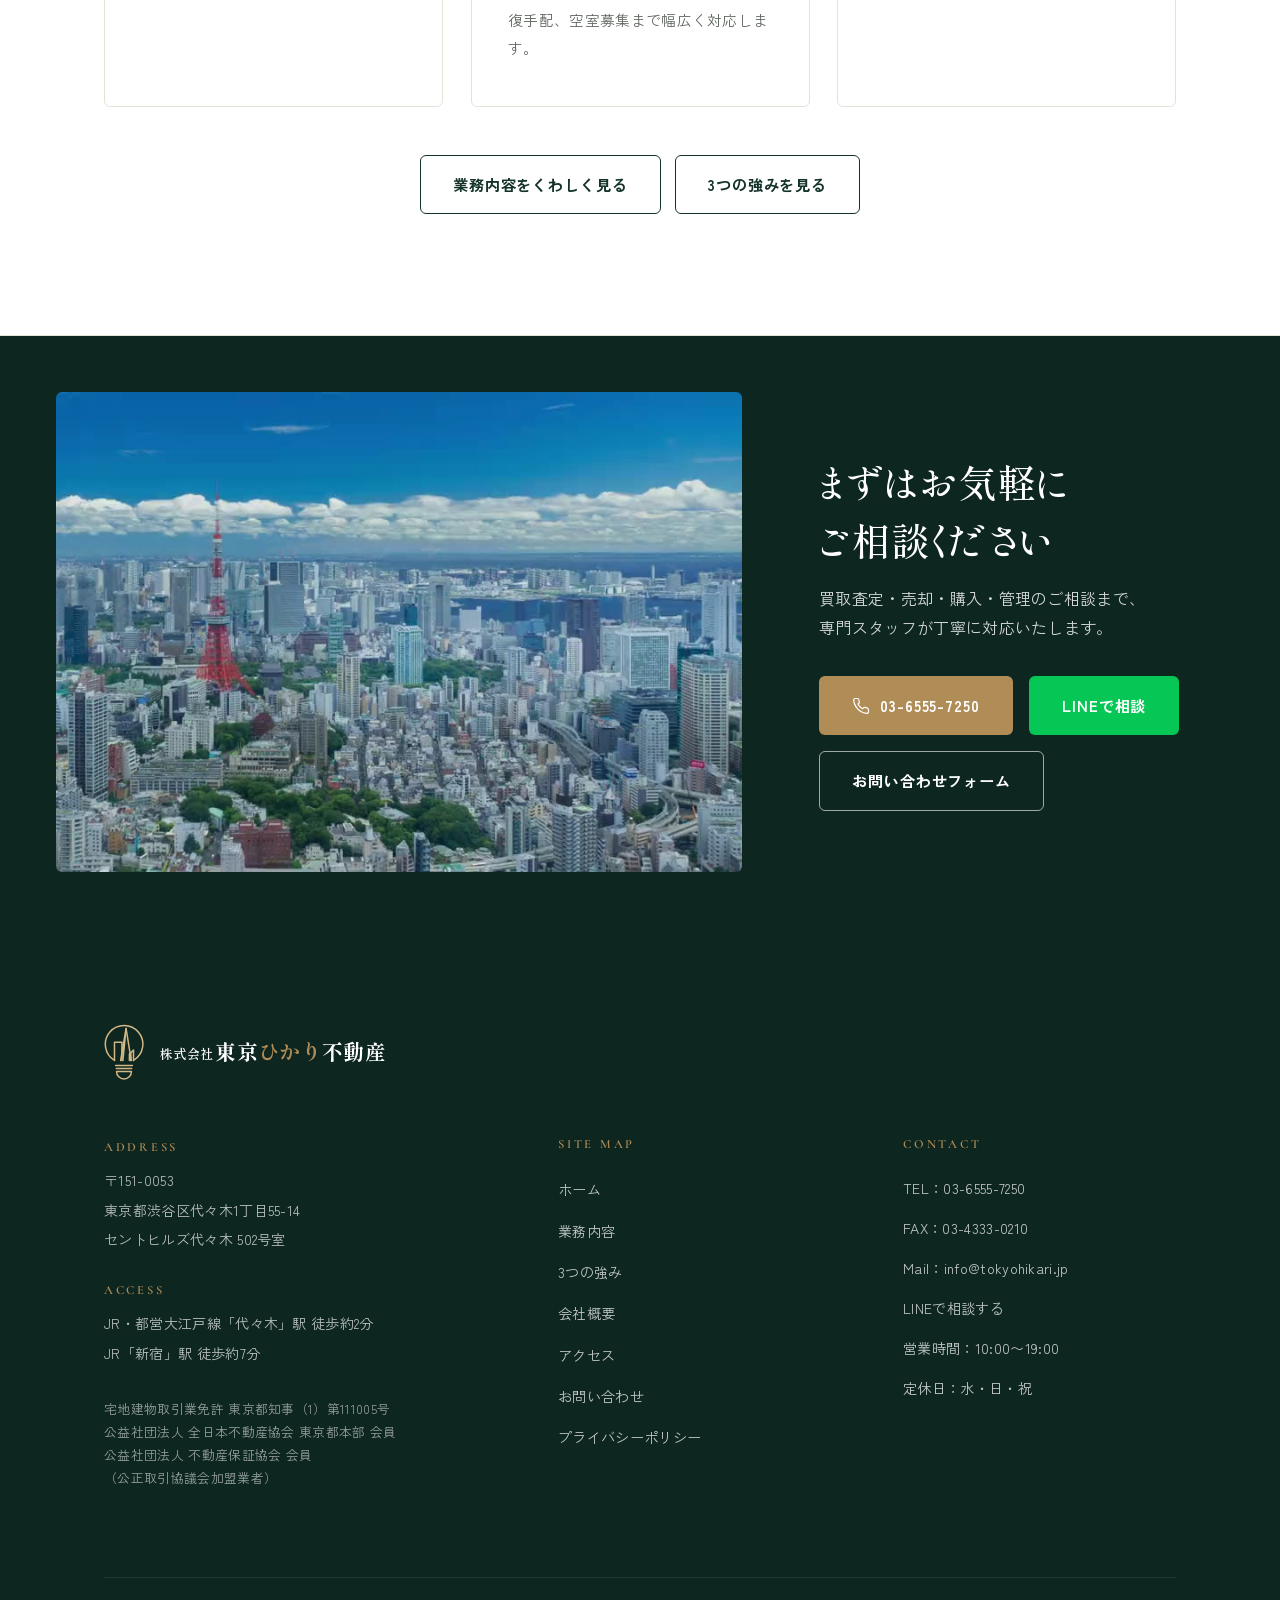
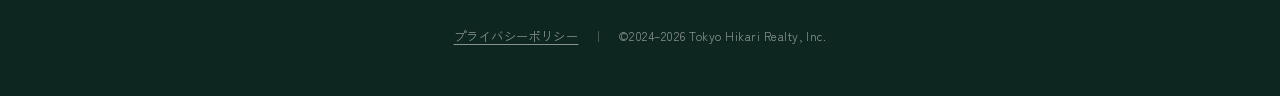
==== commit 7b3cba93: "トップのお客様の声にK様の口コミを追加（2枚目） Co-Authored-By: Claude Fable 5 <noreply@anthropic.com>" ====
--- a/index.html
+++ b/index.html
@@ -259,21 +259,22 @@
               <p class="voice-card__source">M様（Googleマップの口コミより）</p>
             </div>
 
-            <!-- TODO: お客様の声が集まり次第、以下のコメントを外して2枚目・3枚目を追加してください。
+            <div class="voice-card reveal">
+              <span class="voice-card__quote" aria-hidden="true">&ldquo;</span>
+              <span class="voice-card__stars" aria-label="5点満点中5点">★★★★★</span>
+              <p class="voice-card__text">
+                区分マンションの案件にてお世話になりました。丁寧な対応で信頼できる業者様かと思います。
+              </p>
+              <p class="voice-card__source">K様（Googleマップの口コミより）</p>
+            </div>
+
+            <!-- TODO: お客様の声が集まり次第、以下のコメントを外して3枚目以降を追加してください。
                  ダミーの口コミは絶対に掲載しないこと（架空のお客様の声は信頼を損なうため）。
             <div class="voice-card reveal">
               <span class="voice-card__quote" aria-hidden="true">&ldquo;</span>
               <span class="voice-card__stars" aria-label="5点満点中5点">★★★★★</span>
               <p class="voice-card__text">
-                ここに2枚目の口コミ本文を挿入
-              </p>
-              <p class="voice-card__source">イニシャル様（出典）</p>
-            </div>
-            <div class="voice-card reveal">
-              <span class="voice-card__quote" aria-hidden="true">&ldquo;</span>
-              <span class="voice-card__stars" aria-label="5点満点中5点">★★★★★</span>
-              <p class="voice-card__text">
-                ここに3枚目の口コミ本文を挿入
+                ここに次の口コミ本文を挿入
               </p>
               <p class="voice-card__source">イニシャル様（出典）</p>
             </div>
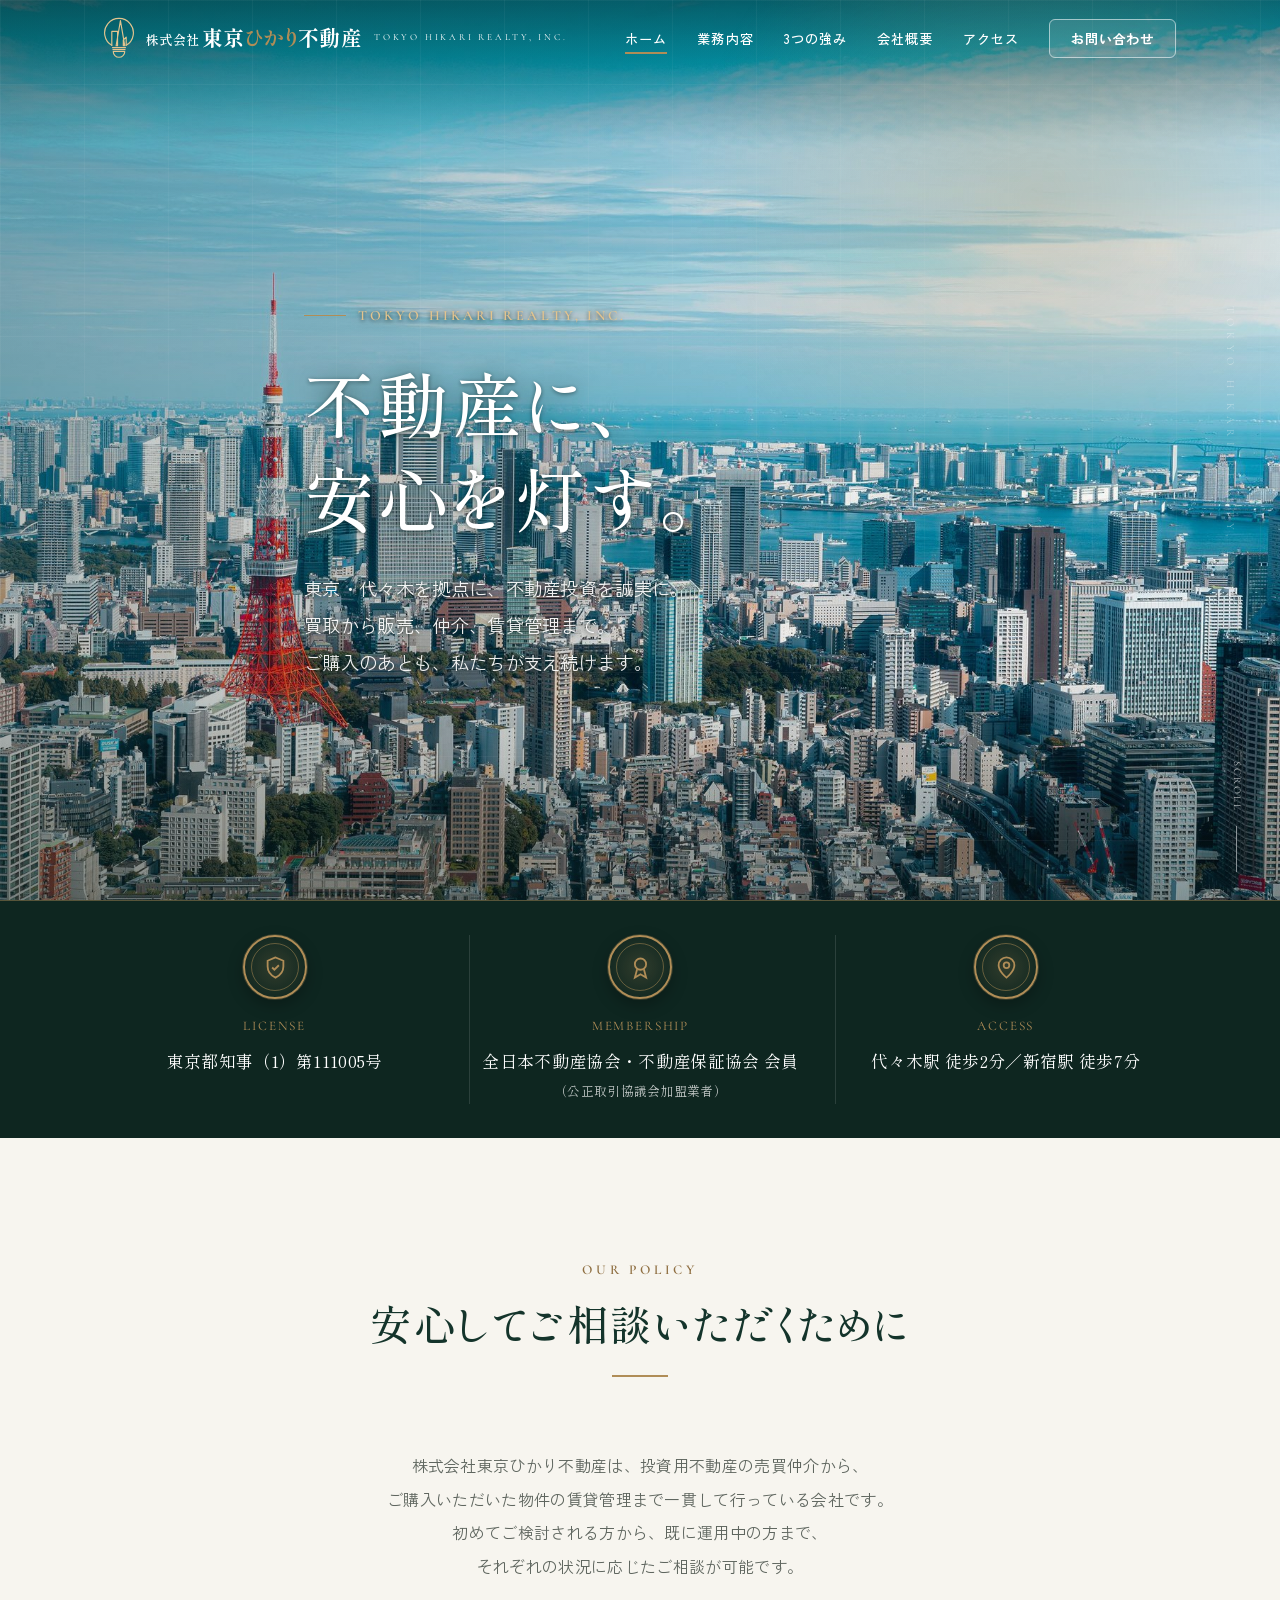
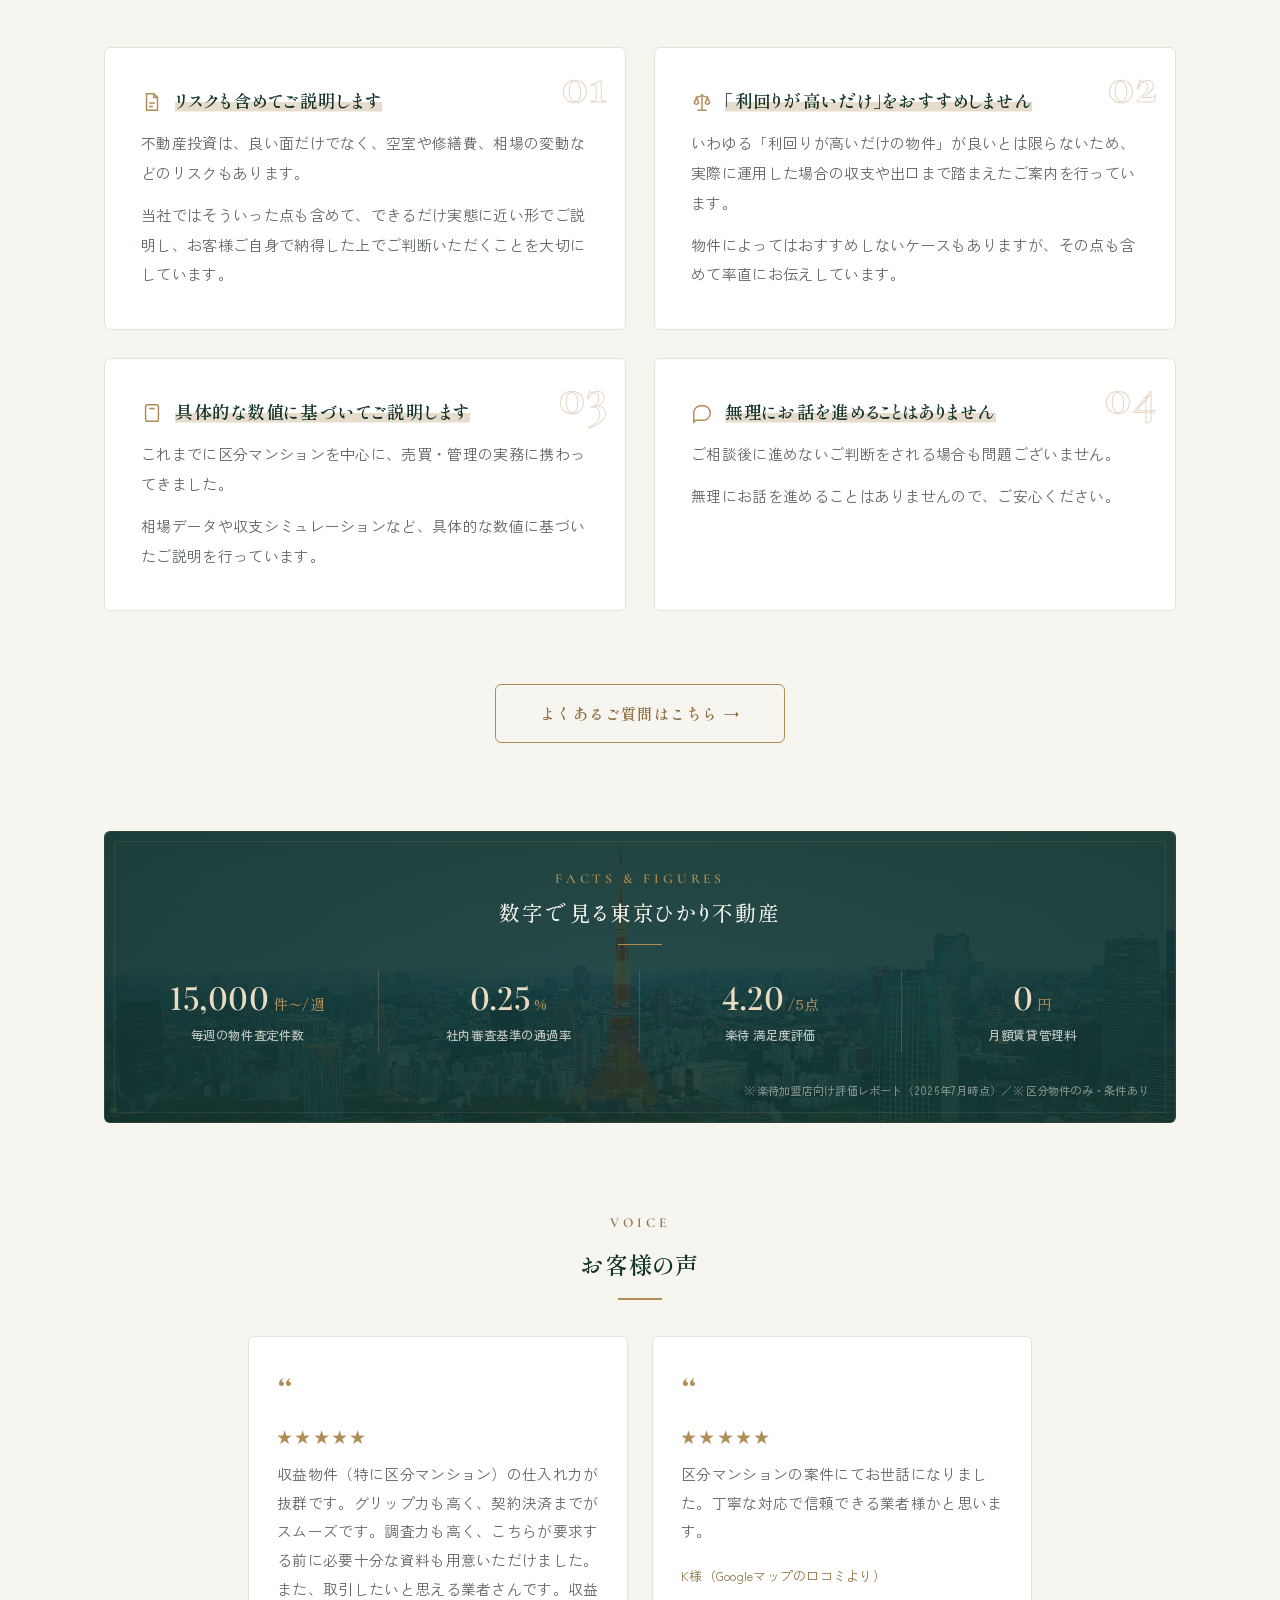
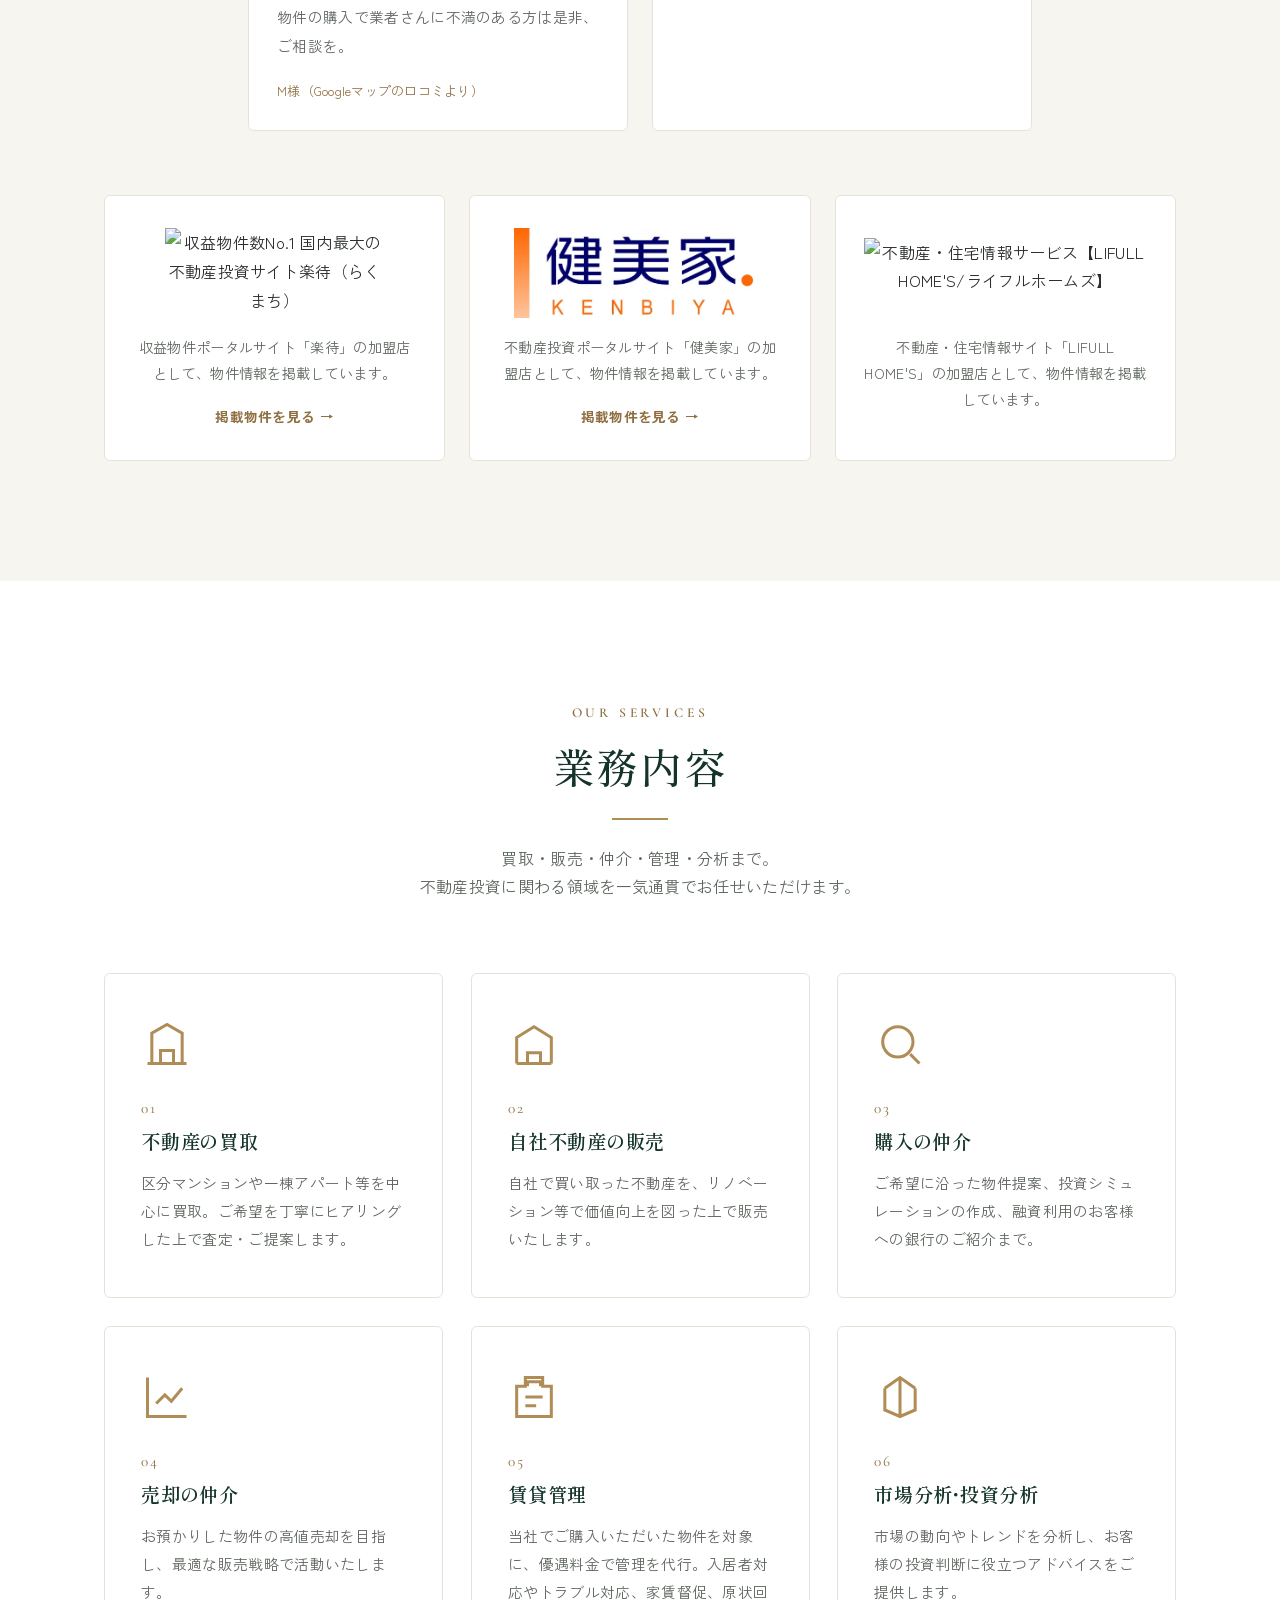
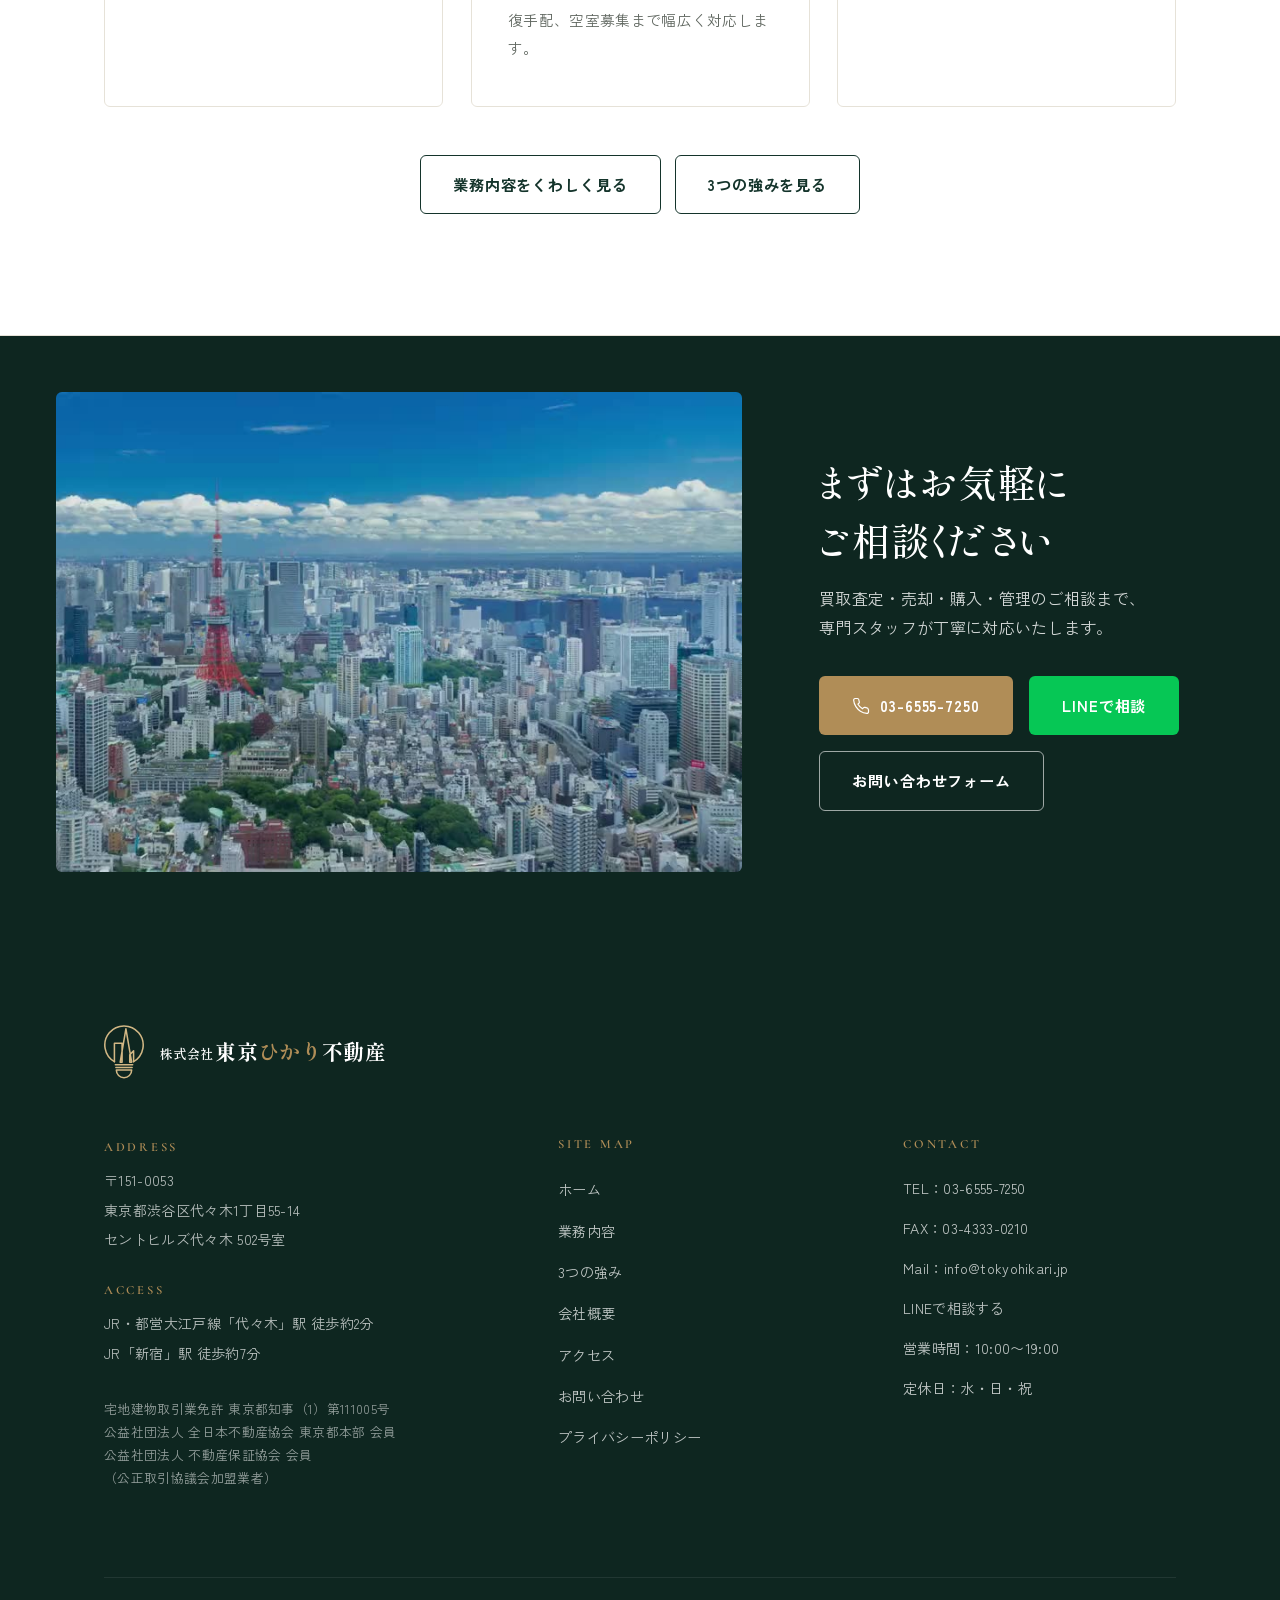
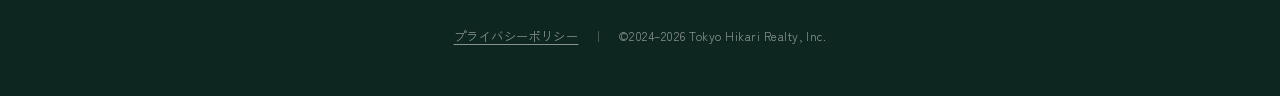
==== commit ac06a574: "正規URLを拡張子なしに統一（Search Consoleのリダイレクト警告対応） Cloudflareが .html を拡張子なしURLへ307転送する仕様のため、 sitemap・canonica" ====
--- a/index.html
+++ b/index.html
@@ -64,7 +64,7 @@
   <!-- ============ HEADER ============ -->
   <header class="header header--overlay">
     <div class="container header__inner">
-      <a href="index.html" class="brand" aria-label="株式会社東京ひかり不動産 ホーム">
+      <a href="/" class="brand" aria-label="株式会社東京ひかり不動産 ホーム">
         <img src="images/logo.svg" alt="" class="brand__logo brand__logo--dark" width="30" height="42" />
         <img src="images/logo-white.svg" alt="" class="brand__logo brand__logo--light" width="30" height="42" />
         <span class="brand__mark"><span class="brand__co">株式会社</span>東京<span class="lumine">ひかり</span>不動産</span>
@@ -78,12 +78,12 @@
         <div class="gnav__scrim" aria-hidden="true"></div>
         <span class="gnav__brand" aria-hidden="true"><span class="gnav__co">株式会社</span>東京<span class="lumine">ひかり</span>不動産</span>
         <ul class="gnav__list">
-          <li><a href="index.html" class="gnav__link is-active">ホーム</a></li>
-          <li><a href="services.html" class="gnav__link">業務内容</a></li>
-          <li><a href="strengths.html" class="gnav__link">3つの強み</a></li>
-          <li><a href="company.html" class="gnav__link">会社概要</a></li>
-          <li><a href="access.html" class="gnav__link">アクセス</a></li>
-          <li><a href="contact.html" class="gnav__cta">お問い合わせ</a></li>
+          <li><a href="/" class="gnav__link is-active">ホーム</a></li>
+          <li><a href="/services" class="gnav__link">業務内容</a></li>
+          <li><a href="/strengths" class="gnav__link">3つの強み</a></li>
+          <li><a href="/company" class="gnav__link">会社概要</a></li>
+          <li><a href="/access" class="gnav__link">アクセス</a></li>
+          <li><a href="/contact" class="gnav__cta">お問い合わせ</a></li>
         </ul>
       </nav>
     </div>
@@ -213,7 +213,7 @@
         </div>
 
         <p class="policy-faq-link reveal">
-          <a href="contact.html#faq">よくあるご質問はこちら →</a>
+          <a href="/contact#faq">よくあるご質問はこちら →</a>
         </p>
 
         <!-- ============ STATS BAND（数字で見る東京ひかり不動産） ============ -->
@@ -380,8 +380,8 @@
         </div>
 
         <div class="reveal" style="margin-top: 48px; display: flex; justify-content: center; gap: 14px; flex-wrap: wrap;">
-          <a href="services.html" class="btn btn--ghost">業務内容をくわしく見る</a>
-          <a href="strengths.html" class="btn btn--ghost">3つの強みを見る</a>
+          <a href="/services" class="btn btn--ghost">業務内容をくわしく見る</a>
+          <a href="/strengths" class="btn btn--ghost">3つの強みを見る</a>
         </div>
       </div>
     </section>
@@ -406,7 +406,7 @@
             03-6555-7250
           </a>
           <a href="https://lin.ee/lHbVSyY" class="btn btn--line" target="_blank" rel="noopener">LINEで相談</a>
-          <a href="contact.html" class="btn btn--outline">お問い合わせフォーム</a>
+          <a href="/contact" class="btn btn--outline">お問い合わせフォーム</a>
         </div>
       </div>
     </section>
@@ -441,13 +441,13 @@
         <div>
           <h3 class="footer__col-title">Site Map</h3>
           <ul class="footer__nav">
-            <li><a href="index.html">ホーム</a></li>
-            <li><a href="services.html">業務内容</a></li>
-            <li><a href="strengths.html">3つの強み</a></li>
-            <li><a href="company.html">会社概要</a></li>
-            <li><a href="access.html">アクセス</a></li>
-            <li><a href="contact.html">お問い合わせ</a></li>
-            <li><a href="privacy.html">プライバシーポリシー</a></li>
+            <li><a href="/">ホーム</a></li>
+            <li><a href="/services">業務内容</a></li>
+            <li><a href="/strengths">3つの強み</a></li>
+            <li><a href="/company">会社概要</a></li>
+            <li><a href="/access">アクセス</a></li>
+            <li><a href="/contact">お問い合わせ</a></li>
+            <li><a href="/privacy">プライバシーポリシー</a></li>
           </ul>
         </div>
         <div>
@@ -463,7 +463,7 @@
         </div>
       </div>
       <div class="footer__bottom">
-        <a href="privacy.html">プライバシーポリシー</a>
+        <a href="/privacy">プライバシーポリシー</a>
         <span aria-hidden="true">｜</span>
         &copy;2024&ndash;2026 Tokyo Hikari Realty, Inc.
       </div>
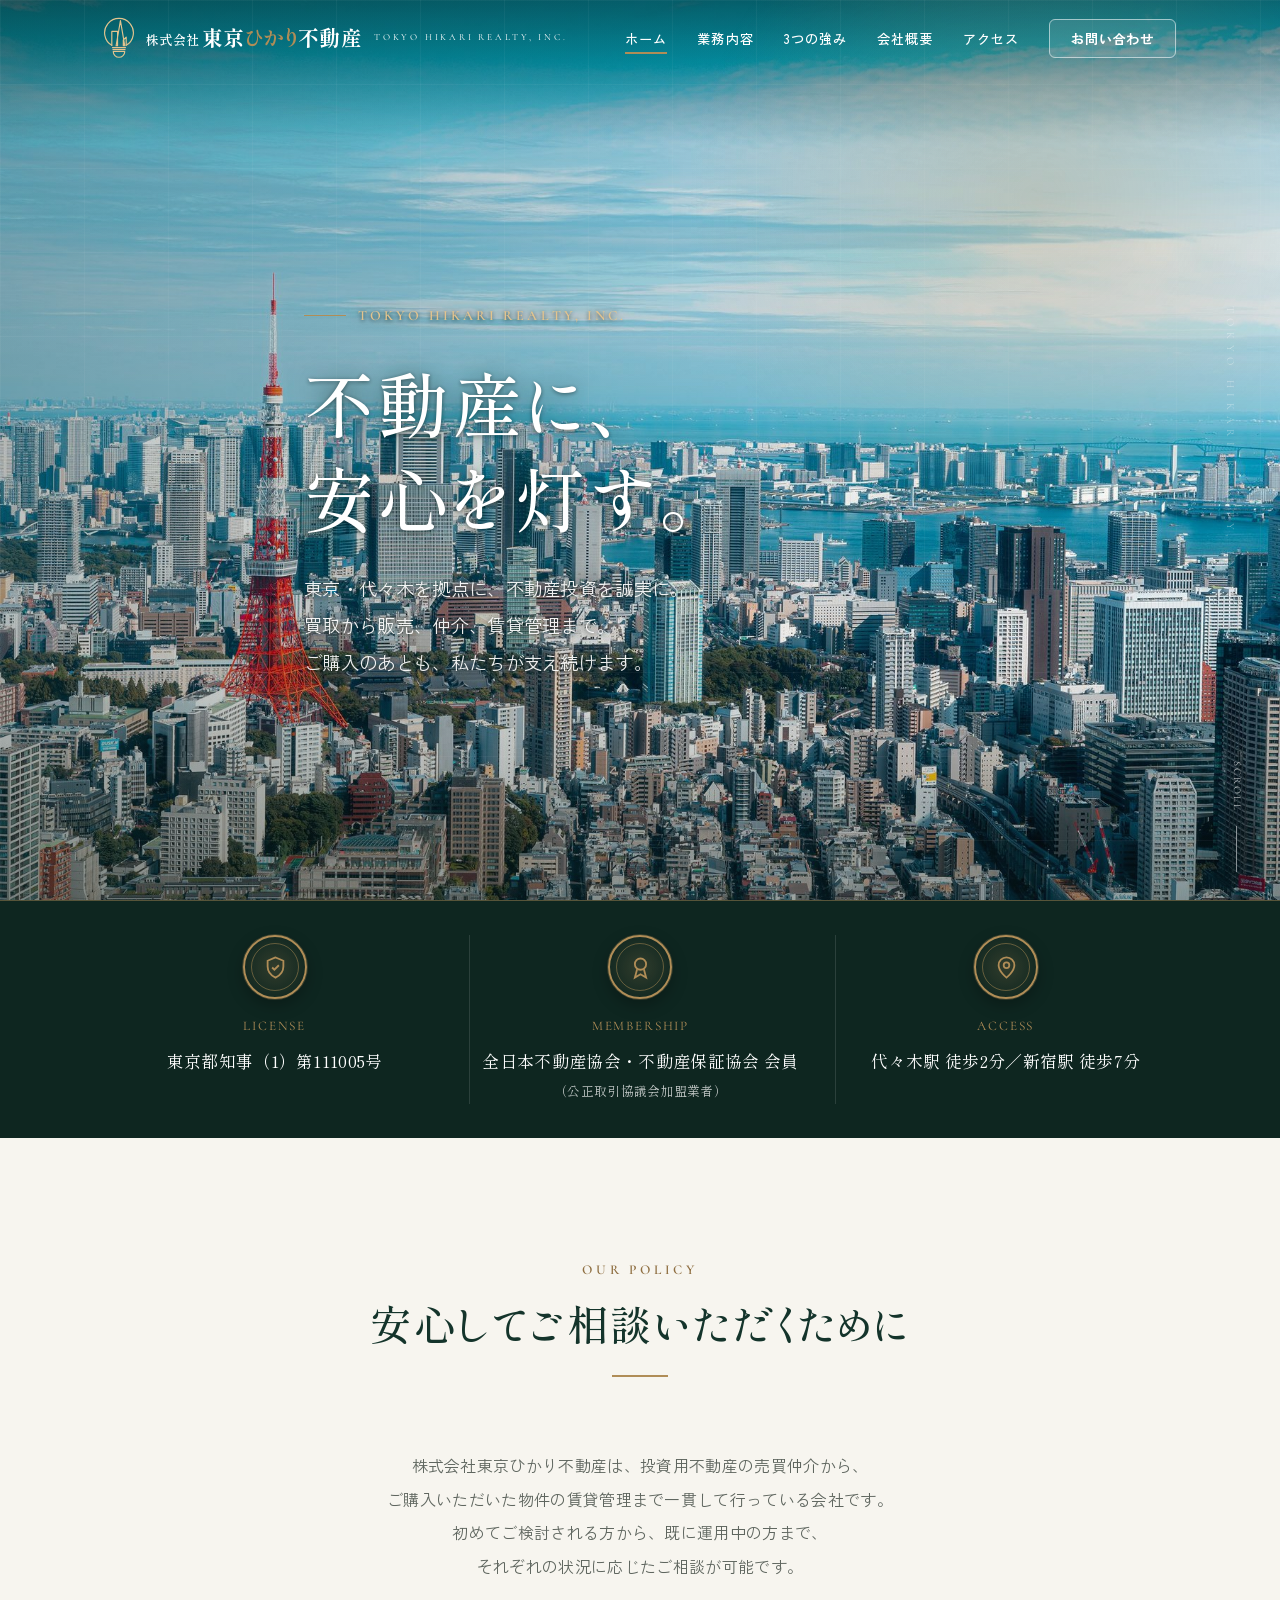
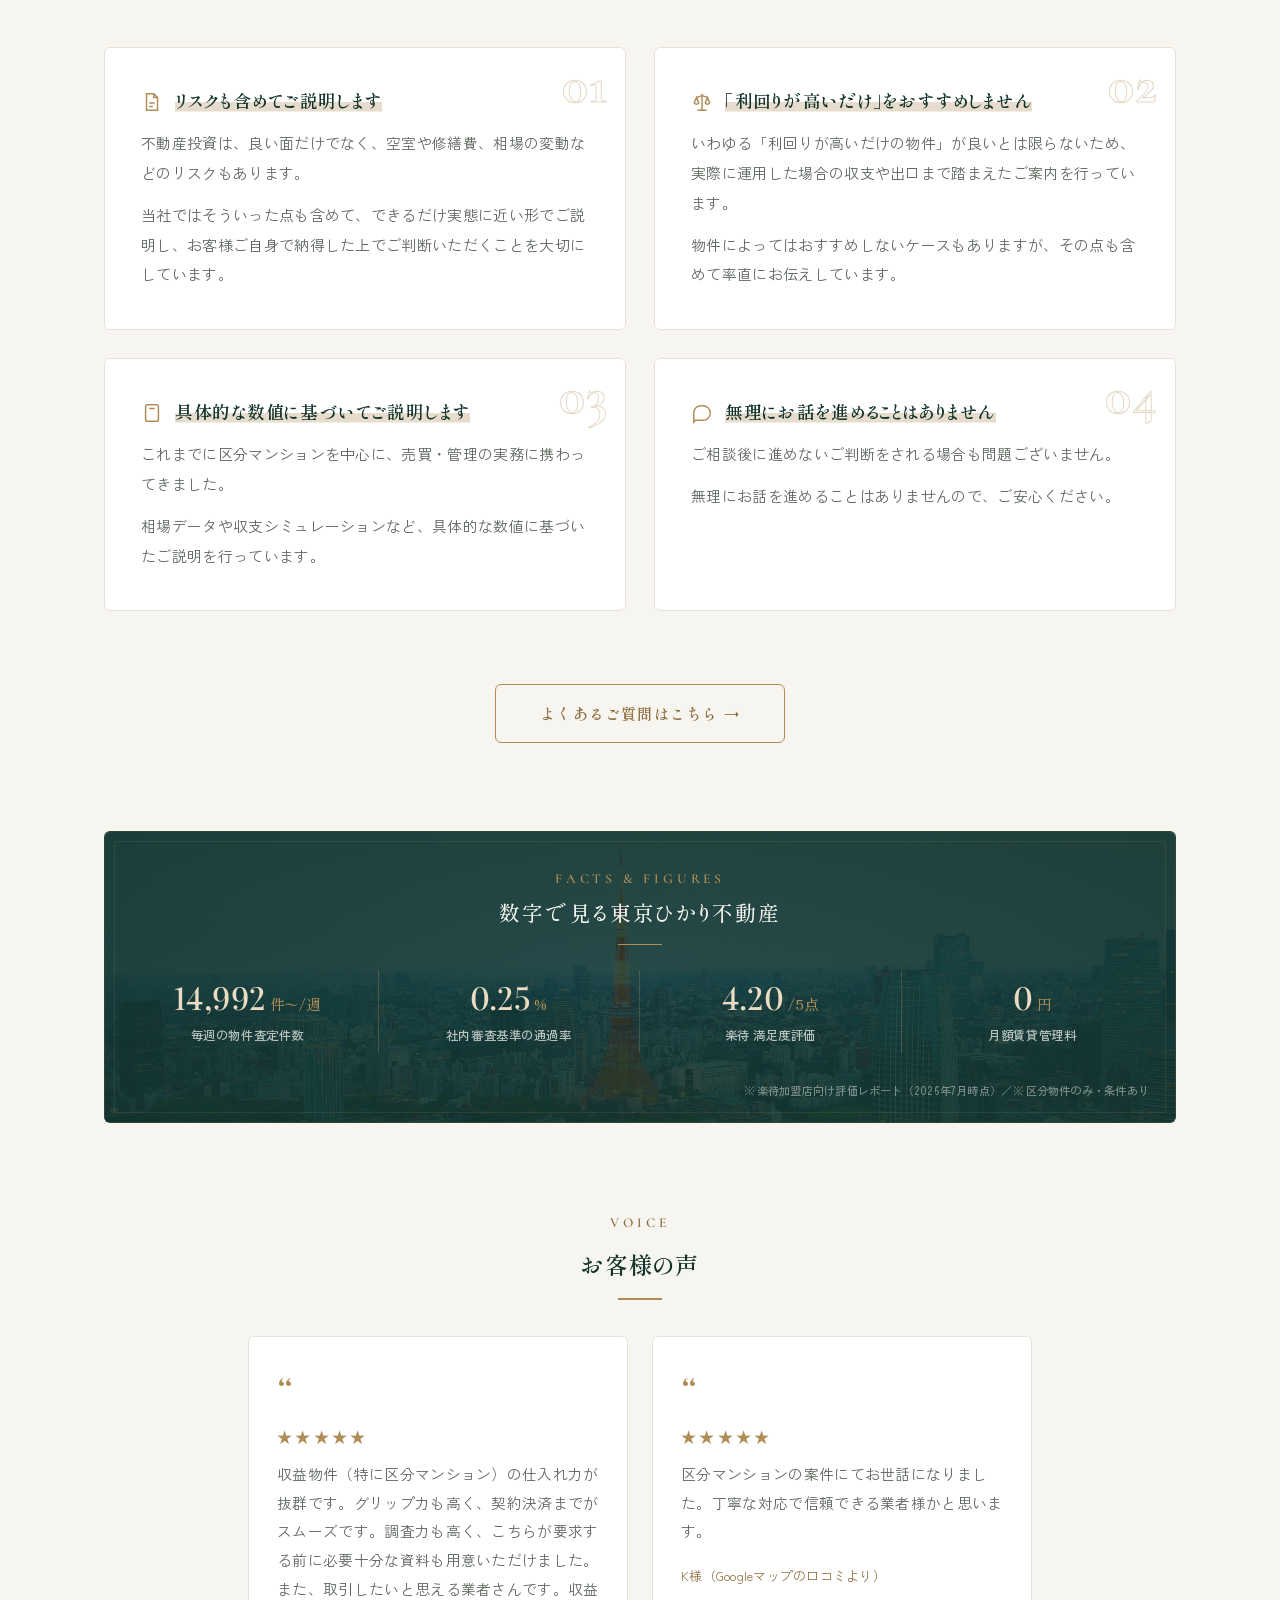
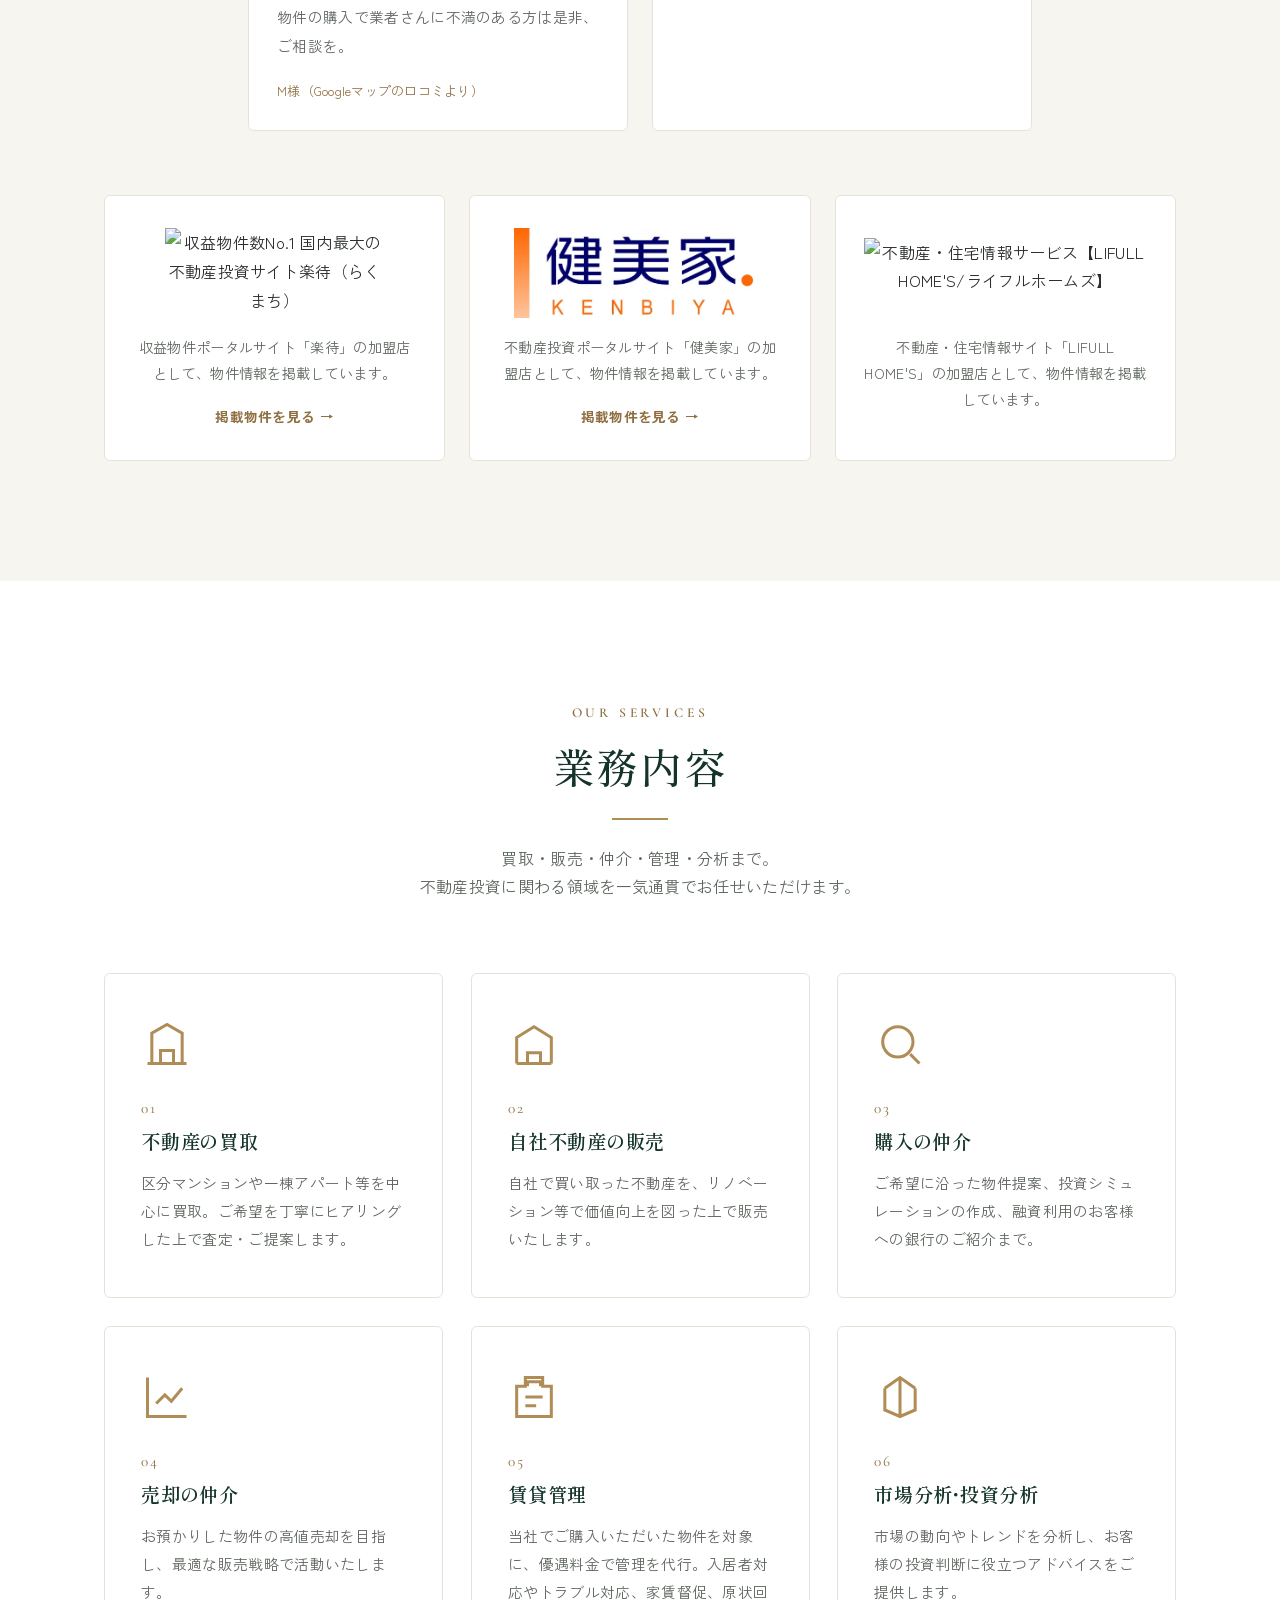
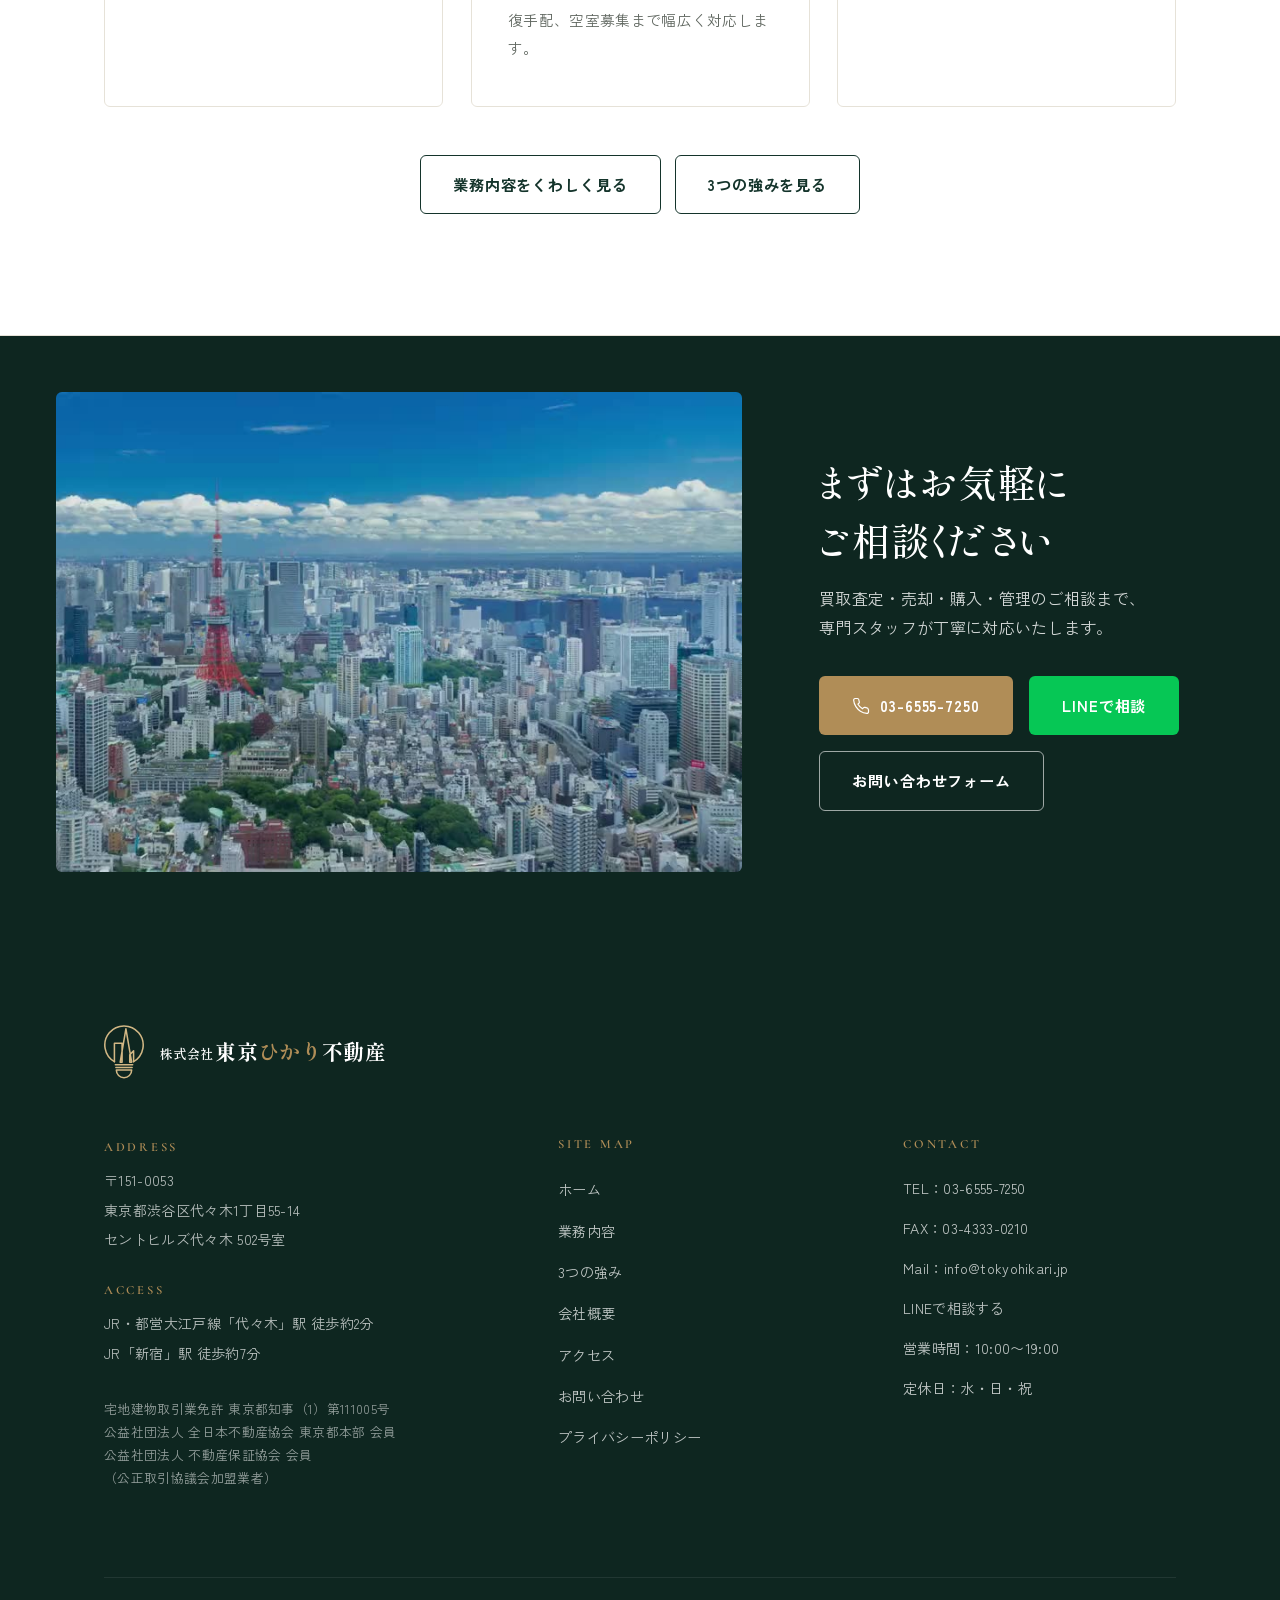
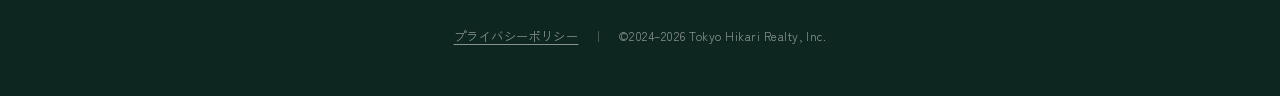
==== commit cc26546e: "夏季休業のお知らせ帯を全ページに追加（8/9〜8/16） 期間終了後に消し忘れても表示が残らないよう、data-notice-until を 過ぎたらJSで自動的に取り除く仕組みにする。  - not" ====
--- a/index.html
+++ b/index.html
@@ -22,7 +22,7 @@
   <link rel="preconnect" href="https://fonts.gstatic.com" crossorigin />
   <link href="https://fonts.googleapis.com/css2?family=Cormorant:wght@500;600&family=Playfair+Display:wght@500;600&family=Shippori+Mincho:wght@500;600;700&family=Zen+Kaku+Gothic+Antique:wght@400;500;700;900&display=swap" rel="stylesheet" />
 
-  <link rel="stylesheet" href="css/style.css?v=20260805" />
+  <link rel="stylesheet" href="css/style.css?v=20260807" />
 
   <!-- Favicon / App Icons -->
   <link rel="icon" href="favicon.svg" type="image/svg+xml" />
@@ -110,6 +110,20 @@
       <div class="hero__scroll" aria-hidden="true">SCROLL</div>
     </section>
 
+    <!-- ============ 夏季休業のお知らせ（期間限定） ============
+      掲載終了後は、この <section> ブロックごと削除してください（全ページ共通）。
+      削除し忘れても data-notice-until の翌日から自動的に非表示になります。
+    -->
+    <section class="notice-band" data-notice-until="2026-08-16">
+      <div class="container notice-band__inner">
+        <span class="notice-band__label">Information</span>
+        <p class="notice-band__text">
+          夏季休業のお知らせ：8月9日（日）〜8月16日（日）
+          <span class="notice-band__note">休業期間中にいただいたお問い合わせへのご返信は、8月17日（月）以降に順次させていただきます。</span>
+        </p>
+      </div>
+    </section>
+
     <!-- ============ TRUST BAR ============ -->
     <section class="trust-bar">
       <div class="container">
@@ -470,6 +484,6 @@
     </div>
   </footer>
 
-  <script src="js/main.js?v=20260732"></script>
+  <script src="js/main.js?v=20260807"></script>
 </body>
 </html>
--- a/css/style.css
+++ b/css/style.css
@@ -2145,6 +2145,67 @@
   gap: 14px;
 }
 
+/* ---------- お知らせ帯（夏季休業など期間限定の告知） ----------
+   data-notice-until の日付を過ぎると main.js が自動で取り除きます。 */
+.notice-band {
+  background: rgba(176, 141, 87, 0.09);
+  border-top: 1px solid rgba(176, 141, 87, 0.32);
+  border-bottom: 1px solid rgba(176, 141, 87, 0.32);
+  padding: 20px 0;
+}
+
+.notice-band__inner {
+  display: flex;
+  align-items: center;
+  justify-content: center;
+  gap: 18px;
+}
+
+.notice-band__label {
+  flex: none;
+  font-family: var(--font-latin);
+  font-size: 0.68rem;
+  font-weight: 600;
+  letter-spacing: 0.2em;
+  text-transform: uppercase;
+  color: #fff;
+  background: var(--color-primary);
+  padding: 6px 15px;
+  border-radius: 100px;
+  white-space: nowrap;
+}
+
+.notice-band__text {
+  font-size: 0.94rem;
+  line-height: 1.8;
+  color: var(--color-primary);
+  font-weight: 700;
+}
+
+.notice-band__note {
+  display: block;
+  margin-top: 3px;
+  font-size: 0.84rem;
+  line-height: 1.8;
+  font-weight: 400;
+  color: var(--color-text-muted);
+}
+
+@media (max-width: 768px) {
+  .notice-band {
+    padding: 18px 0;
+  }
+
+  .notice-band__inner {
+    flex-direction: column;
+    gap: 10px;
+    text-align: center;
+  }
+
+  .notice-band__text { font-size: 0.9rem; }
+  .notice-band__note { font-size: 0.8rem; }
+}
+
 /* ---------- FAQ ---------- */
 .faq {
   max-width: 820px;
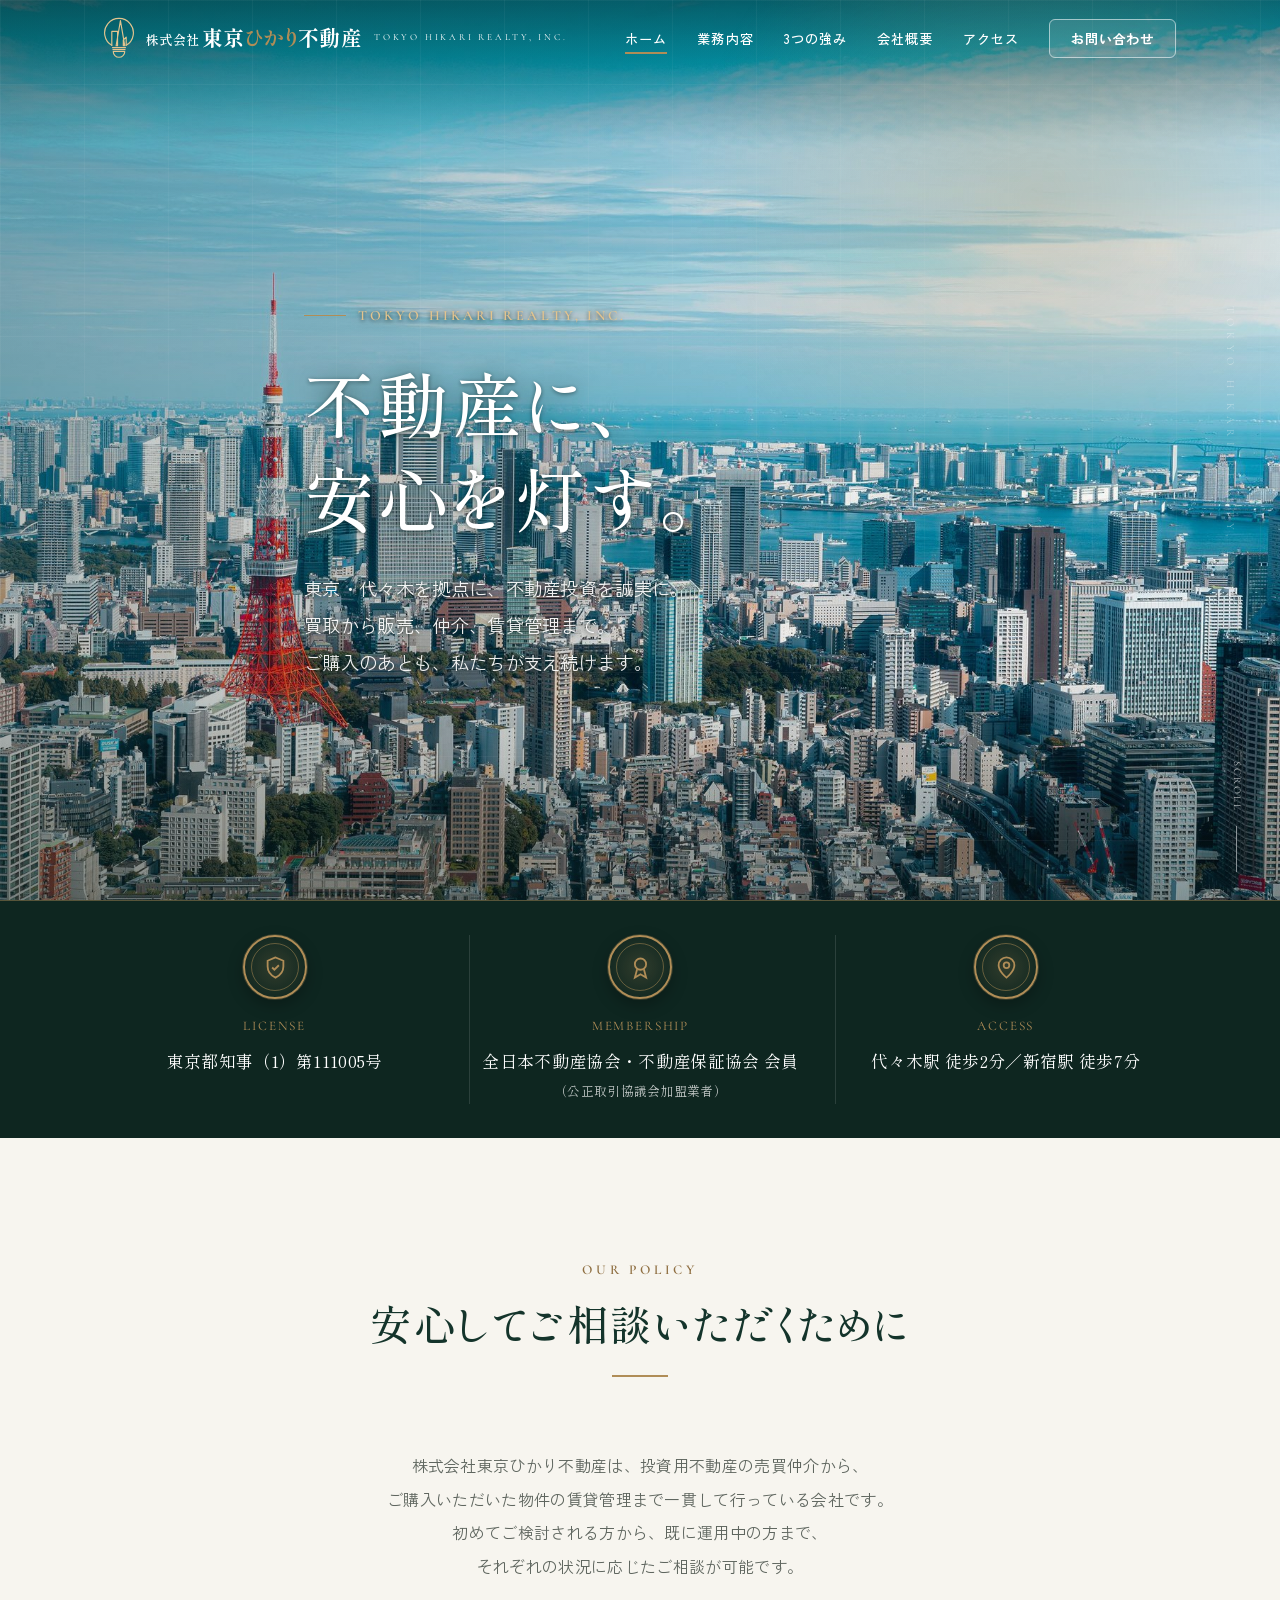
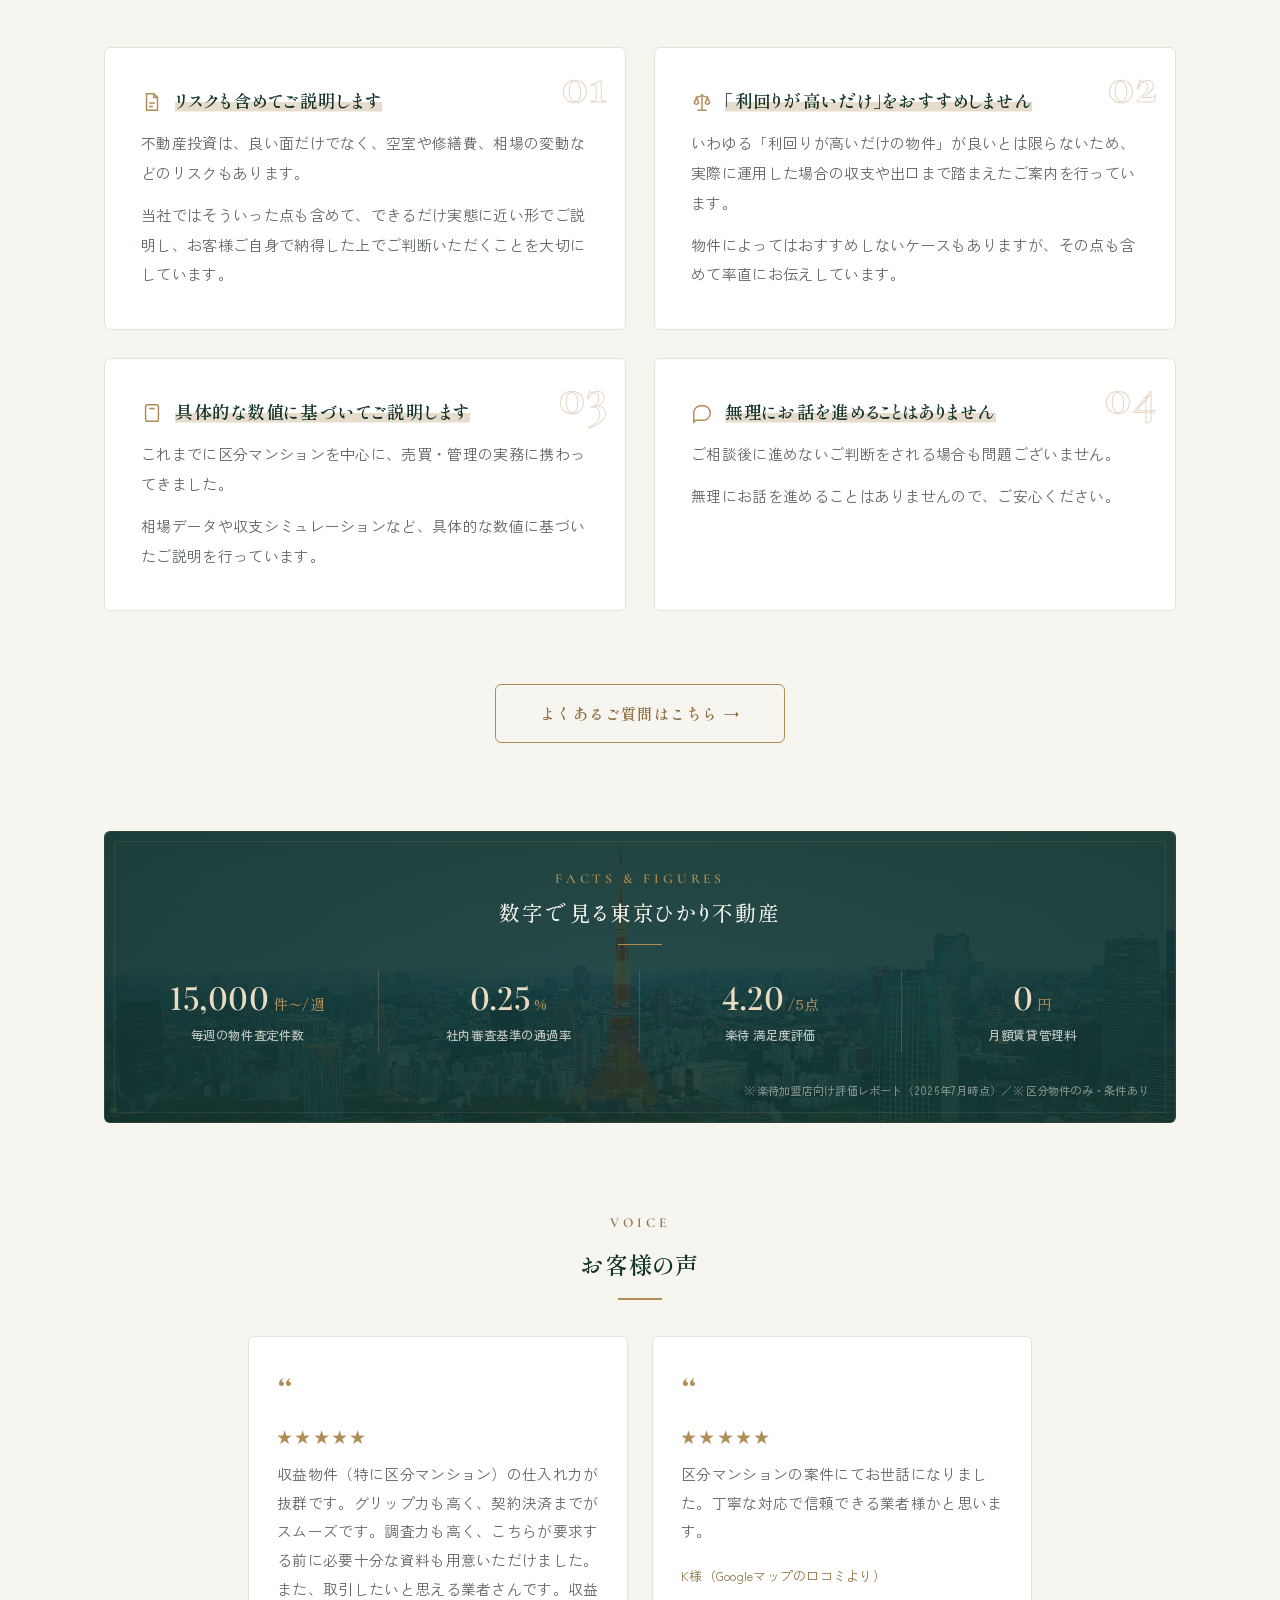
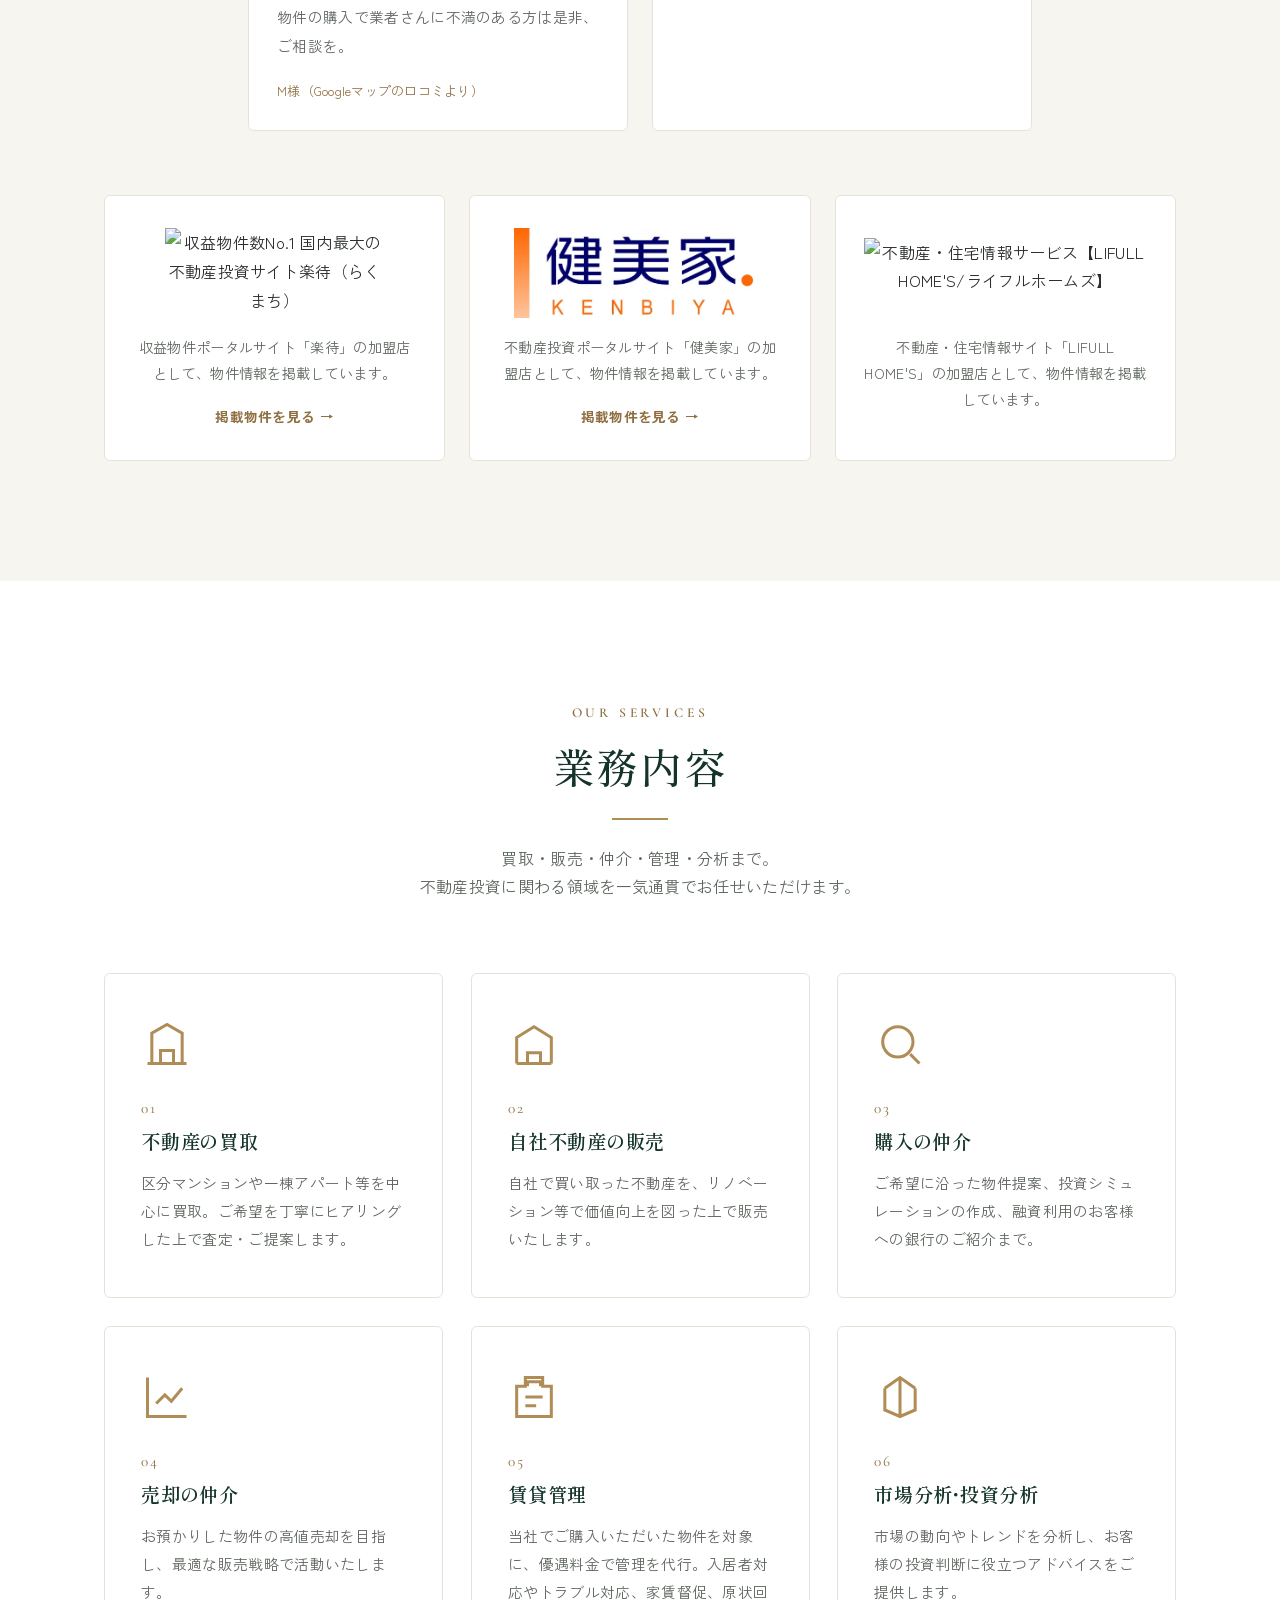
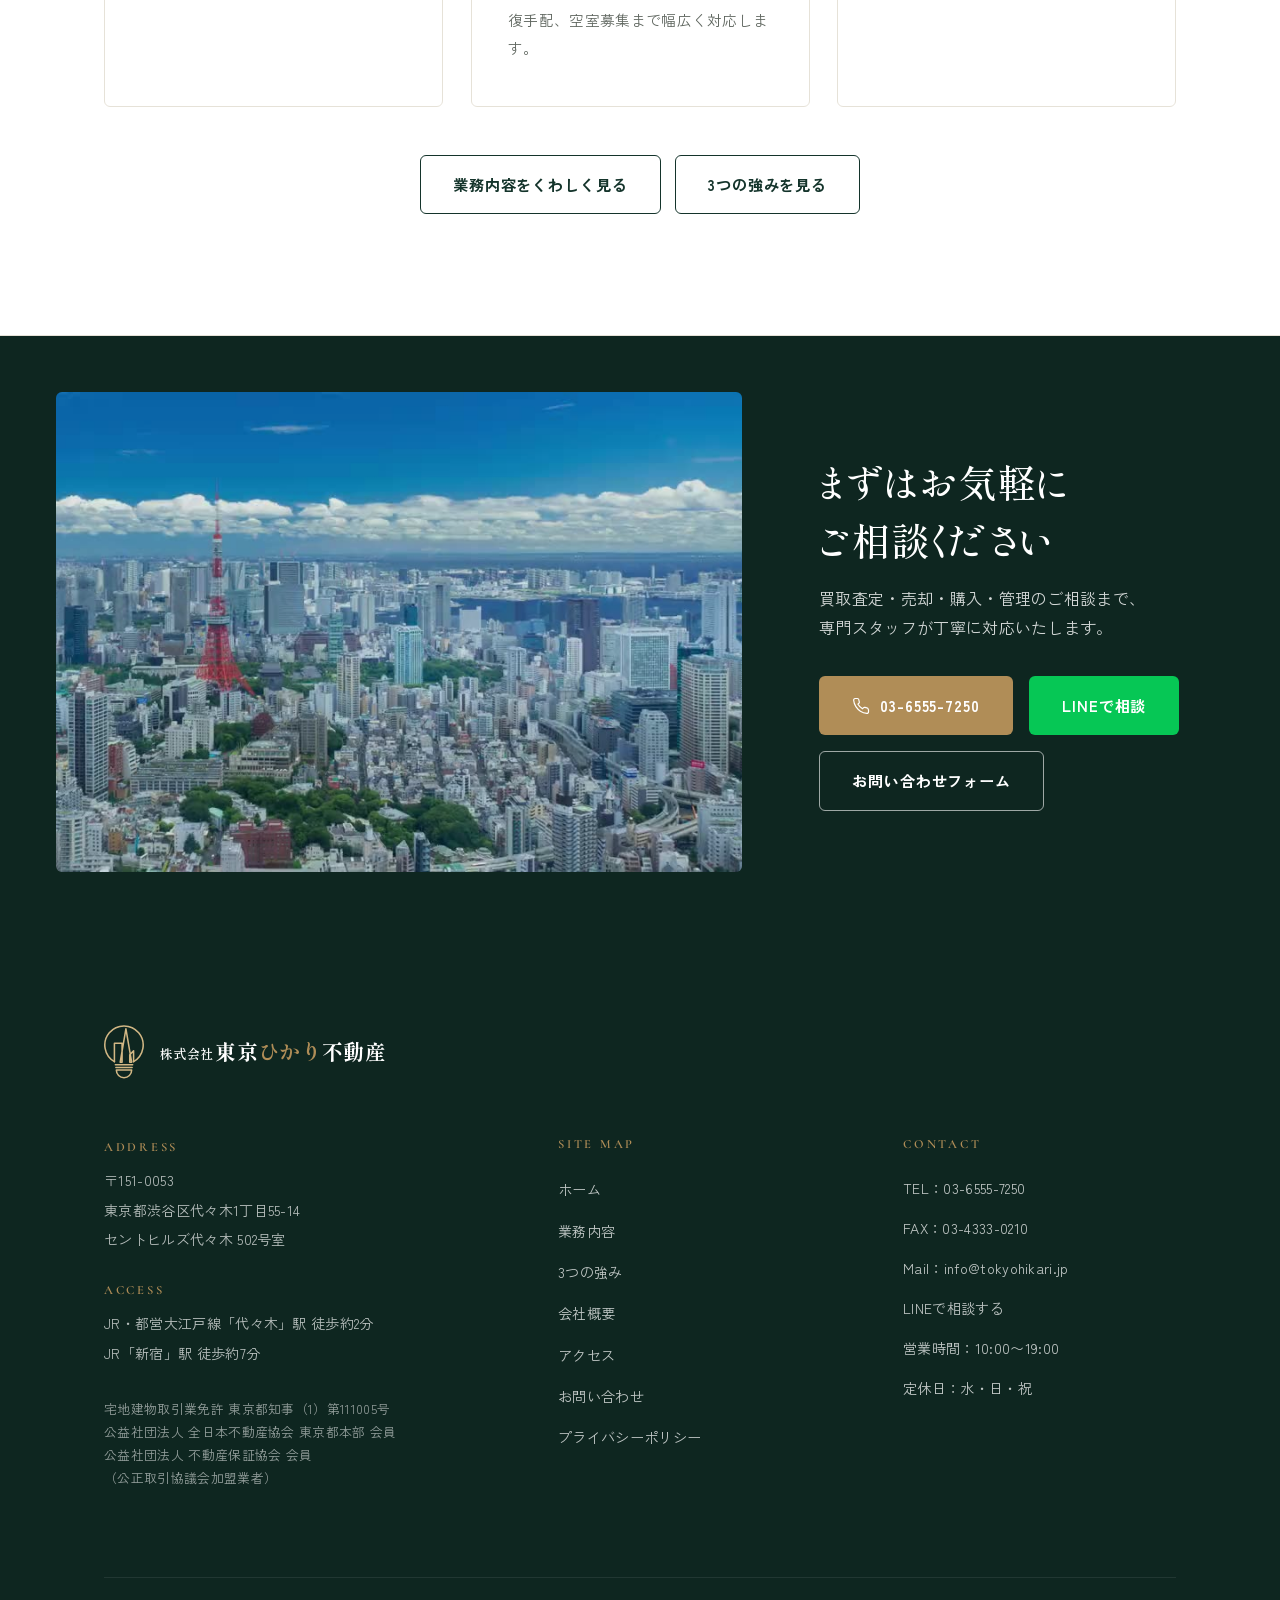
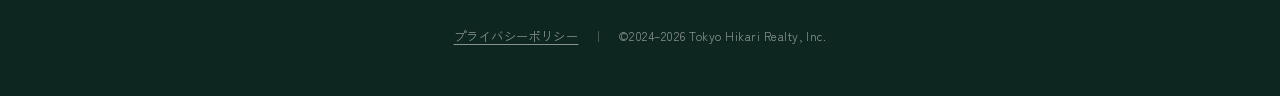
==== commit e7f17443: "検索結果の正方形サムネイル用に1:1のブランド画像を追加 横長のogp.jpgが正方形に中央トリミングされ、社名が左右で 切れていたため、正方形専用の画像を用意して構造化データで指定する。  - im" ====
--- a/index.html
+++ b/index.html
@@ -37,8 +37,11 @@
     "@context": "https://schema.org",
     "@type": "RealEstateAgent",
     "name": "株式会社東京ひかり不動産",
-    "logo": "https://www.tokyohikari.jp/images/ogp.jpg",
-    "image": "https://www.tokyohikari.jp/images/ogp.jpg",
+    "logo": "https://www.tokyohikari.jp/images/ogp-square.jpg",
+    "image": [
+      "https://www.tokyohikari.jp/images/ogp-square.jpg",
+      "https://www.tokyohikari.jp/images/ogp.jpg"
+    ],
     "url": "https://www.tokyohikari.jp/",
     "telephone": "+81-3-6555-7250",
     "faxNumber": "+81-3-4333-0210",
